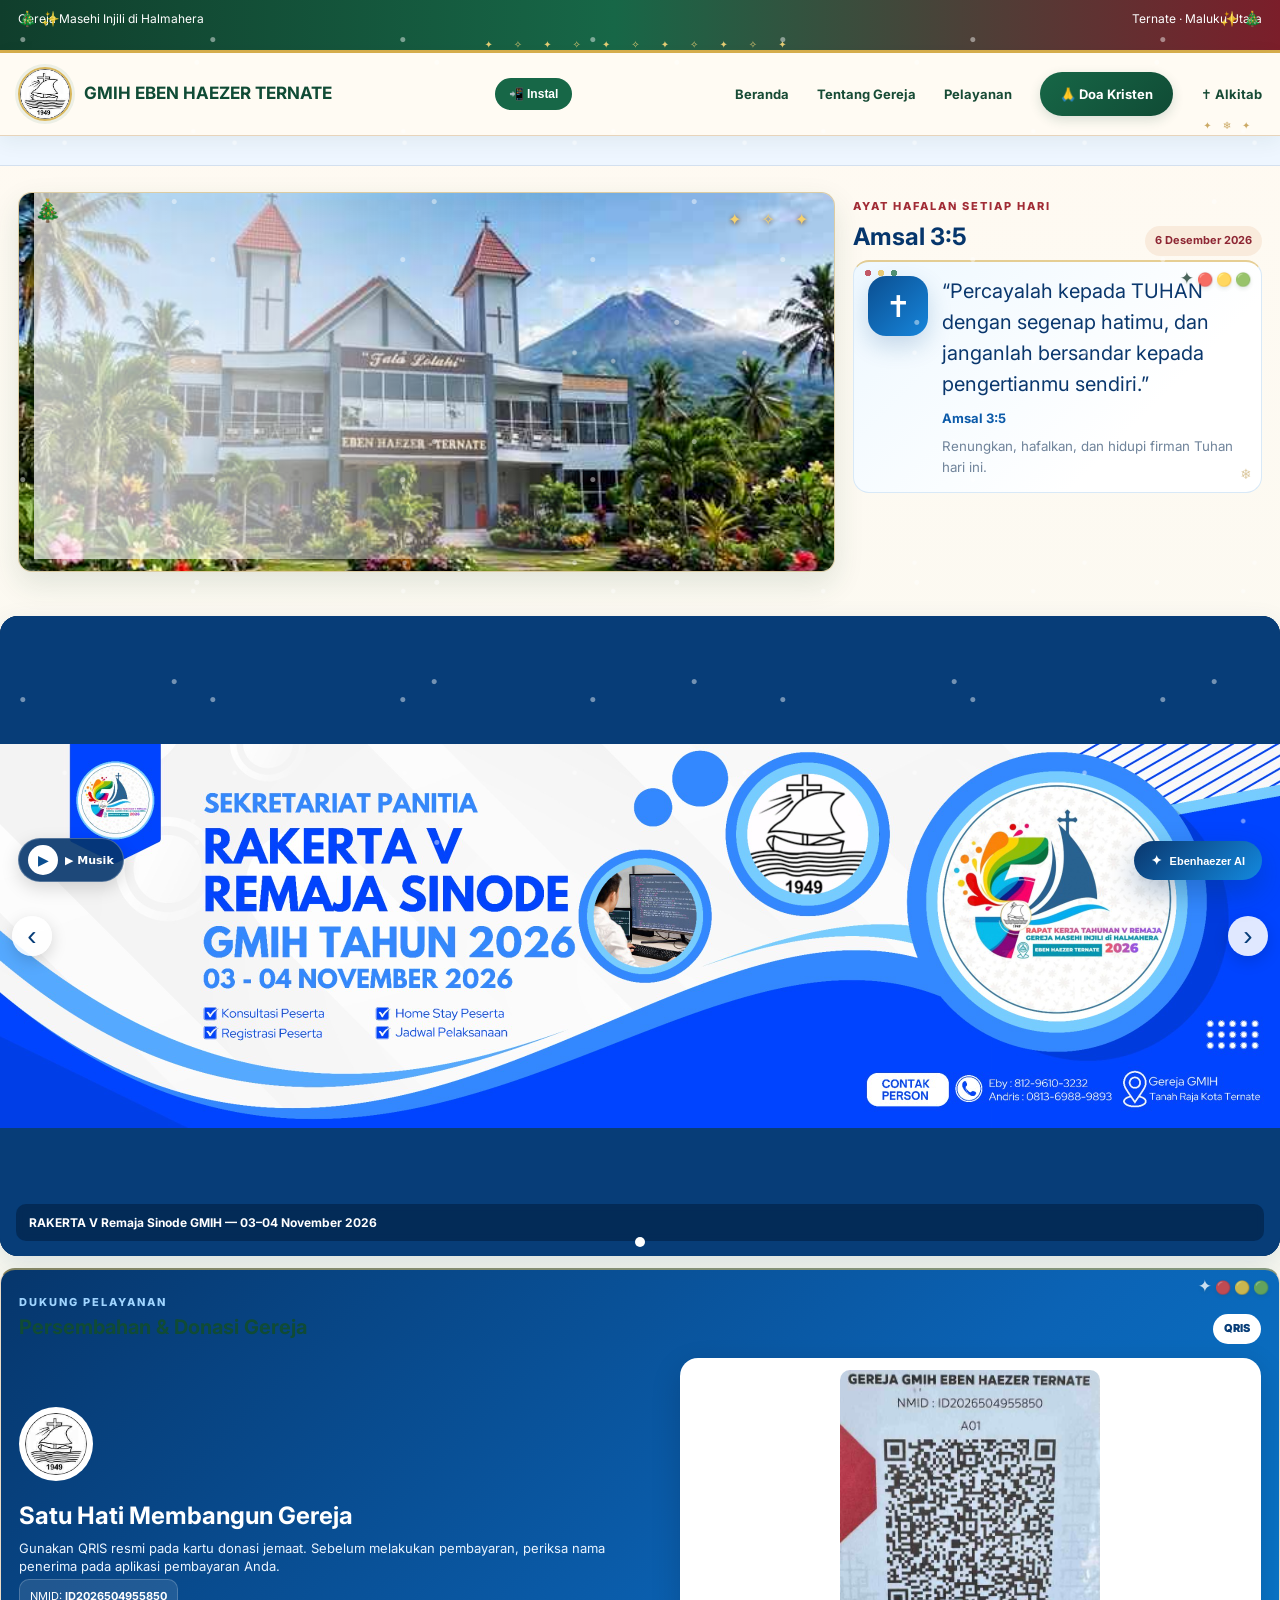
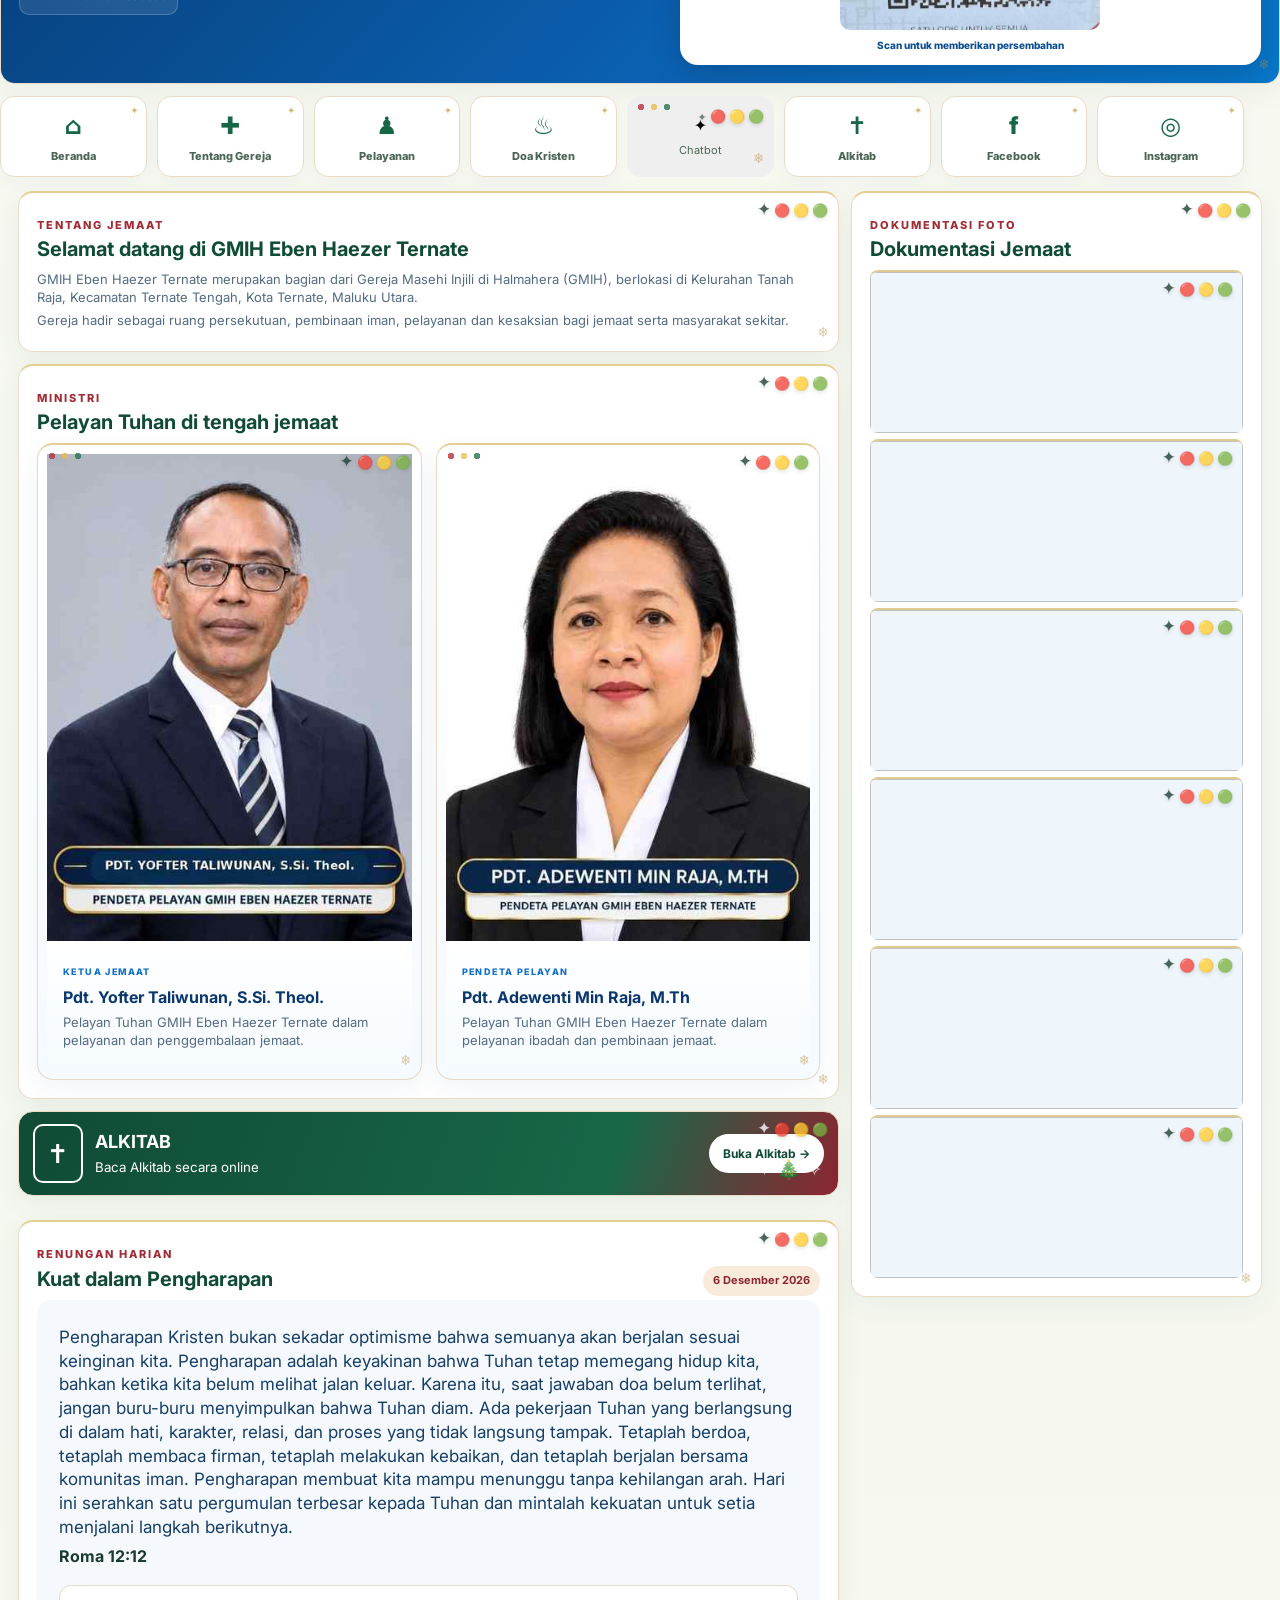
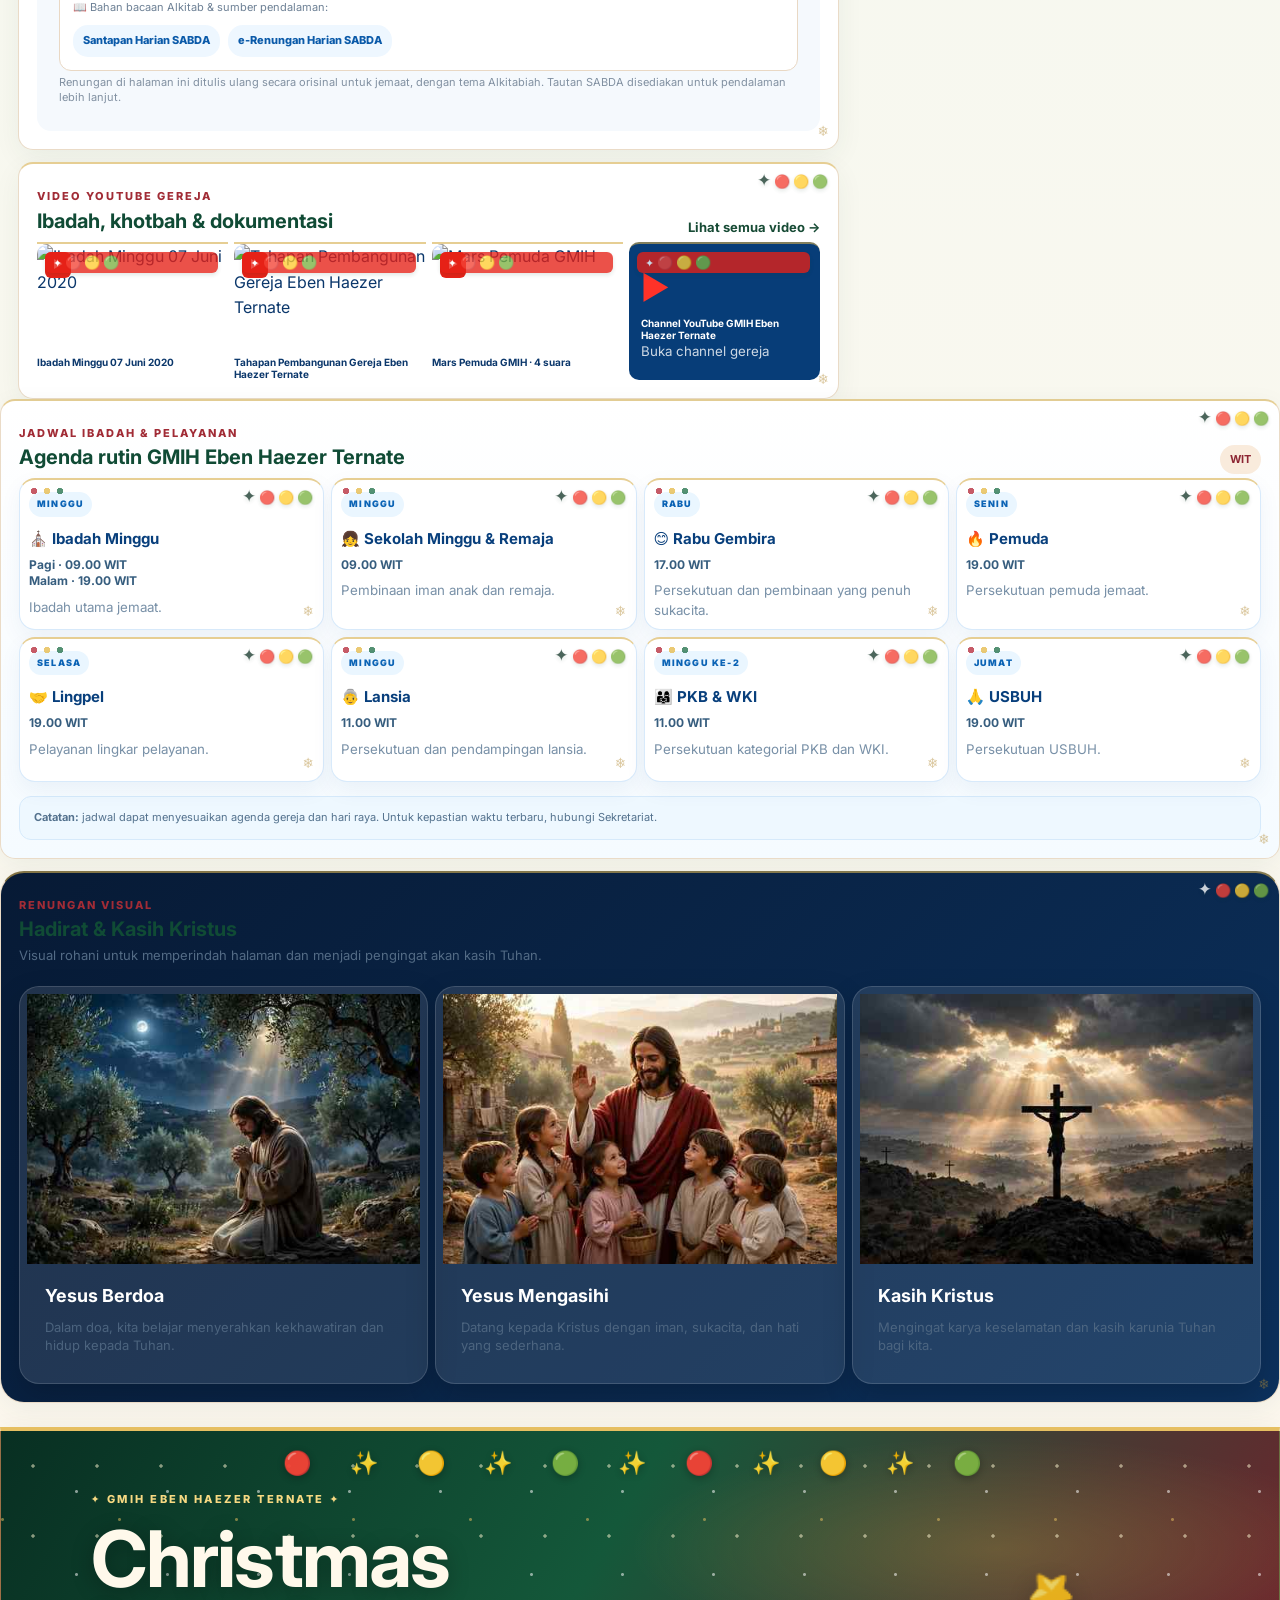
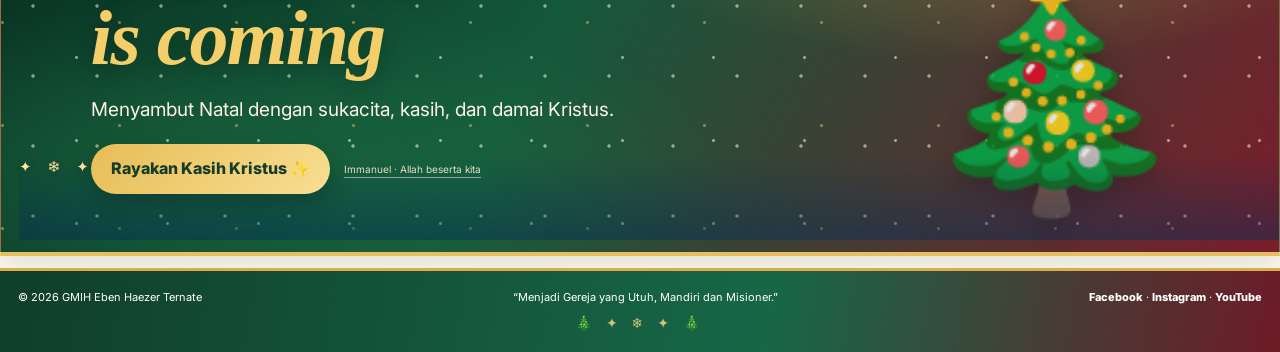
==== index.html @ 2e5aad1c "Remove text from top church banner image" ====
<!DOCTYPE html>

<html lang="id">
<head>
<meta charset="utf-8"/><meta content="width=1180, initial-scale=1" name="viewport">
<title>GMIH Eben Haezer Ternate</title>
<meta content="Portal Jemaat GMIH Eben Haezer Ternate — ibadah, doa, renungan, Alkitab, galeri dan informasi pelayanan gereja." name="description"/>
<link href="manifest.webmanifest" rel="manifest"/><link rel="apple-touch-icon" href="assets/icon-192.png"/><meta content="#176747" name="theme-color"/><meta name="mobile-web-app-capable" content="yes"/><meta name="apple-mobile-web-app-capable" content="yes"/><meta name="apple-mobile-web-app-status-bar-style" content="default"/>
<link data-media-slot="site_favicon" href="[data-uri]" rel="icon"/>
<link href="https://fonts.googleapis.com" rel="preconnect"/><link crossorigin="" href="https://fonts.gstatic.com" rel="preconnect"/>
<link href="https://fonts.googleapis.com/css2?family=Inter:wght@400;500;600;700;800&amp;display=swap" rel="stylesheet"/>
<style>
:root{--blue:#0b4f91;--deep:#06366c;--sky:#eef7ff;--ink:#12345a;--muted:#66778d;--line:#dce8f4;--white:#fff;--gold:#f4c84a}*{box-sizing:border-box}html{scroll-behavior:smooth}body{margin:0;font-family:Inter,system-ui,sans-serif;background:#f5f9fd;color:var(--ink);line-height:1.6}.container{width:min(1440px,calc(100% - 40px));margin:auto}.topbar{background:#07346b;color:#fff;font-size:12px}.topbar-in{height:38px;display:flex;justify-content:space-between;align-items:center}.nav{background:#fff;border-bottom:1px solid var(--line);position:sticky;top:0;z-index:20}.nav-in{height:78px;display:flex;align-items:center;justify-content:space-between;gap:24px}.brand{display:flex;align-items:center;gap:12px;text-decoration:none;color:var(--deep)}.brand img{width:54px;height:54px;object-fit:cover;border-radius:50%;border:2px solid #d6e3ef}.brand b{display:block;font-size:17px}.brand small{display:block;color:#71839a;font-size:11px}.navlinks{display:flex;align-items:center;gap:26px}.navlinks a,.textlink{color:var(--ink);text-decoration:none;font-weight:700;font-size:13px}.pill,.btn{background:var(--blue);color:#fff!important;padding:12px 20px;border-radius:28px;text-decoration:none;font-weight:800;border:0;display:inline-block}.menu-btn{display:none;border:0;background:none;font-size:24px}.hero{display:grid;grid-template-columns:2fr 1fr;gap:18px;padding-top:18px}.hero-main{height:380px;border-radius:14px;overflow:hidden;position:relative;background:#ddd}.hero-main img{width:100%;height:100%;object-fit:cover}.hero-main:after{content:"";position:absolute;inset:0;background:linear-gradient(90deg,rgba(255,255,255,.96) 0%,rgba(255,255,255,.76) 32%,rgba(255,255,255,0) 70%)}.hero-overlay{position:absolute;z-index:2;left:44px;top:48px;width:50%}.hero-overlay>span,.eyebrow{font-size:11px;letter-spacing:2px;font-weight:800;color:#0b5aa9}.hero-overlay h1{font-size:50px;line-height:1.05;margin:15px 0;color:#082f63;letter-spacing:-2px}.hero-overlay em{font-style:normal;color:#1474d4}.hero-overlay p{font-size:14px;color:#45627f}.side-stack{display:grid;gap:14px}.devotional,.bible-card,.panel{background:#fff;border:1px solid var(--line);border-radius:15px;box-shadow:0 8px 30px rgba(12,62,111,.05)}.devotional{padding:22px;background:linear-gradient(135deg,#fffdf6,#fff)}.section-mini{display:flex;justify-content:space-between;font-size:12px;color:#6e8097}.devotional h2{font-size:22px;margin:14px 0 5px;color:#092f5f}.devotional p{font-size:13px}.devotional b{font-size:12px}.devotional .btn{font-size:12px;margin-top:15px;padding:9px 14px}.bible-card{padding:15px;display:flex;align-items:center;gap:12px;background:linear-gradient(90deg,#0b4f91,#0873c9);color:#fff;text-decoration:none}.bible-icon{font-size:26px;border:2px solid #fff;border-radius:10px;padding:7px 12px}.bible-card span:nth-child(2){flex:1}.bible-card b{display:block;font-size:18px}.bible-card small{display:block}.bible-card strong{background:#fff;color:#0b4f91;border-radius:24px;padding:10px 14px;font-size:12px}.shortcuts{display:grid;grid-template-columns:repeat(8,1fr);gap:8px;margin-top:14px}.shortcuts a{background:#fff;border:1px solid var(--line);border-radius:10px;text-align:center;text-decoration:none;color:#0b4f91;padding:12px 5px;font-size:24px;font-weight:800;box-shadow:0 5px 18px rgba(12,62,111,.04)}.shortcuts span{display:block;font-size:11px;color:#2e4968;margin-top:3px}.content-grid{display:grid;grid-template-columns:2fr 1fr;gap:18px;margin-top:18px}.content-grid>div,.content-grid>aside{display:grid;gap:18px;align-content:start}.panel{padding:22px}.panel-head{display:flex;justify-content:space-between;align-items:end;gap:10px}.panel h2{margin:4px 0 10px;color:#0a376d;font-size:24px}.panel p{font-size:13px;color:#536b85}.cards{display:grid;grid-template-columns:repeat(2,1fr);gap:12px}.cards div{background:#f4f9ff;border:1px solid var(--line);border-radius:12px;padding:15px}.cards b{color:#0b4f91}.cards p{margin-bottom:0}.date-chip{background:#edf6ff;color:#0b5aa9;padding:6px 10px;border-radius:20px;font-size:11px;font-weight:700}.dev-full{background:#f5f9fd;border-radius:14px;padding:22px}.dev-full p:first-child{font-size:17px;color:#173e67}.muted{font-size:11px!important;color:#8190a1!important}.news article{display:flex;gap:12px;border-bottom:1px solid var(--line);padding:10px 0}.news article:last-child{border-bottom:0}.news img{width:92px;height:65px;object-fit:cover;border-radius:9px}.news b{font-size:13px}.news p{margin:2px 0}.gallery{display:grid;grid-template-columns:repeat(2,1fr);gap:8px}.gallery img{width:100%;height:125px;object-fit:cover;border-radius:9px}.gallery img:first-child{grid-column:span 2;height:190px}.quick{padding:0;overflow:hidden}.quick a{display:block;padding:15px 18px;border-bottom:1px solid var(--line);text-decoration:none;color:#0a376d}.quick a:last-child{border:0}.quick b{display:block}.quick span{font-size:11px;color:#71839a}.contact a{color:#0b5aa9;font-weight:800}.video-grid{display:grid;grid-template-columns:repeat(4,1fr);gap:10px}.video{position:relative;text-decoration:none;color:#0b376b}.video img{width:100%;aspect-ratio:16/9;object-fit:cover;border-radius:10px;display:block}.video>span{position:absolute;left:8px;top:8px;background:#e62117;color:#fff;border-radius:6px;padding:4px 8px;font-size:11px}.video b{display:block;font-size:11px;margin-top:7px}.channel-video{min-height:130px;background:#073d78;border-radius:10px;color:#fff;padding:18px;display:flex;flex-direction:column;justify-content:center}.channel-video div{font-size:32px;color:#ff3228}.channel-video small{opacity:.8}footer{margin-top:30px;background:#06477f;color:#fff;padding:16px 0}.footer-in{display:flex;justify-content:space-between;gap:20px;font-size:11px}.footer-in a{color:#fff}.simple-page{padding:45px 0}.page-title{margin-bottom:25px}.page-title h1{font-size:44px;margin:5px 0;color:#082f63}.prayer-grid{display:grid;grid-template-columns:repeat(2,1fr);gap:15px}.prayer-grid article{background:#fff;border:1px solid var(--line);border-radius:15px;padding:22px;box-shadow:0 8px 30px rgba(12,62,111,.05)}.prayer-grid article:first-child{grid-column:span 2;background:linear-gradient(135deg,#edf7ff,#fff)}.prayer-grid h2{margin-top:0;color:#0a376d}.prayer-grid p{font-size:14px;color:#536b85}.prayer-grid textarea{width:100%;min-height:130px;border:1px solid var(--line);border-radius:10px;padding:12px;font:inherit;margin-bottom:10px}
@media(max-width:900px){.navlinks{display:none}.navlinks.open{display:flex;position:absolute;top:78px;left:0;right:0;background:#fff;padding:18px;flex-direction:column;box-shadow:0 10px 20px #0001}.menu-btn{display:block}.hero,.content-grid{grid-template-columns:1fr}.hero-main{height:430px}.hero-overlay{width:75%}.shortcuts{grid-template-columns:repeat(4,1fr)}.video-grid{grid-template-columns:repeat(2,1fr)}}
@media(max-width:600px){.container{width:min(100% - 24px,1440px)}.topbar{display:none}.nav-in{height:68px}.brand img{width:45px;height:45px}.brand b{font-size:13px}.brand small{font-size:9px}.hero-main{height:460px}.hero-overlay{left:20px;top:28px;width:85%}.hero-overlay h1{font-size:39px}.hero-main:after{background:linear-gradient(180deg,rgba(255,255,255,.94) 0%,rgba(255,255,255,.78) 55%,rgba(255,255,255,.15) 100%)}.shortcuts{grid-template-columns:repeat(4,1fr)}.shortcuts a{font-size:20px}.cards,.prayer-grid{grid-template-columns:1fr}.prayer-grid article:first-child{grid-column:auto}.gallery{grid-template-columns:repeat(2,1fr)}.gallery img:first-child{grid-column:span 2}.video-grid{grid-template-columns:1fr}.footer-in{flex-direction:column}.bible-card strong{display:none}}
/* Enhanced church dashboard */
.brand i{display:block;font-size:10px;color:#0b5aa9;font-weight:600;margin-top:1px}.hero-btn{display:inline-block;margin-top:8px;background:#0b66bb;color:#fff;text-decoration:none;padding:10px 16px;border-radius:22px;font-size:12px;font-weight:800;box-shadow:0 8px 20px rgba(11,102,187,.18)}
.pastor-grid{display:grid;grid-template-columns:repeat(2,1fr);gap:14px}.pastor-card{overflow:hidden;border:1px solid var(--line);border-radius:16px;background:linear-gradient(180deg,#fff,#f5faff);box-shadow:0 8px 24px rgba(12,62,111,.06)}.pastor-card img{width:100%;height:260px;object-fit:cover;object-position:center 20%;display:block}.pastor-card>div{padding:16px}.pastor-card .role{font-size:9px;letter-spacing:1.4px;font-weight:800;color:#1170c7}.pastor-card h3{margin:5px 0 6px;color:#0a376d;font-size:16px;line-height:1.25}.pastor-card p{margin:0}.donation-mobile{overflow:hidden;background:linear-gradient(135deg,#06366c,#0b63b5 65%,#0877ca);color:#fff}.donation-mobile h2{color:#fff;margin-bottom:0}.donation-head{display:flex;justify-content:space-between;align-items:end}.qris-badge{background:#fff;color:#073d78;border-radius:18px;padding:6px 11px;font-size:11px;font-weight:900}.donation-body{display:grid;grid-template-columns:1.05fr .95fr;gap:18px;align-items:center;margin-top:14px}.donation-copy p{color:#eaf4ff}.donation-copy h3{font-size:24px;margin:8px 0 4px;color:#fff}.donation-logo{width:74px;height:74px;object-fit:cover;border-radius:50%;background:#fff;padding:6px}.nmid{font-size:11px;background:rgba(255,255,255,.1);border:1px solid rgba(255,255,255,.2);padding:8px 10px;border-radius:10px;display:inline-block}.qris-wrap{background:#fff;border-radius:18px;padding:12px;text-align:center;box-shadow:0 10px 30px rgba(0,0,0,.16)}.qris-wrap img{width:100%;max-width:260px;aspect-ratio:1/1;object-fit:cover;border-radius:10px;display:block;margin:auto}.qris-wrap span{display:block;color:#0b4f91;font-size:10px;font-weight:800;margin-top:7px}.dev-source{display:flex;flex-wrap:wrap;gap:8px;margin-top:16px;padding:13px;border:1px solid var(--line);background:#fff;border-radius:12px;align-items:center}.dev-source span{width:100%;font-size:11px;color:#6d8095}.dev-source a{font-size:11px;color:#0b5aa9;font-weight:800;text-decoration:none;background:#eef7ff;padding:7px 10px;border-radius:15px}.donation-mobile .eyebrow{color:#9fd4ff}.donation-mobile .panel-head{color:#fff}
@media(max-width:900px){.pastor-grid,.donation-body{grid-template-columns:1fr}.pastor-card img{height:320px}.donation-copy{text-align:center}.donation-logo{margin:auto}.nmid{margin-bottom:5px}}
@media(max-width:600px){.brand i{display:none}.hero-btn{font-size:11px}.pastor-card img{height:300px}.donation-copy h3{font-size:21px}.qris-wrap img{max-width:290px}}

.schedule-top-btn{padding:11px 18px!important}
.header-install-btn{background:var(--blue);color:#fff;border:0;border-radius:24px;padding:9px 14px;font-weight:800;font-size:12px;cursor:pointer;white-space:nowrap}.schedule-top-btn{display:none!important}
.schedule-top-btn{border:0;cursor:pointer;font:inherit}.contact p{margin:14px 0}.contact p>b{display:block;color:#0a376d;font-size:12px;margin-bottom:3px}.contact p>a{display:inline-block;font-size:15px}.contact-address span{display:block;color:#536b85;font-size:13px;line-height:1.6}.contact-address{padding-top:3px}
/* Social links */
.social-links a{font-weight:800;text-decoration:none}.social-links a:hover{text-decoration:underline}
@media(max-width:700px){.quick{grid-template-columns:1fr 1fr}.social-links{display:block;line-height:2}}

/* ===== Fitur Baru 2026: Ayat, slideshow, lagu rohani, Ebenhaezer AI ===== */
.memory-verse-panel{overflow:hidden}.memory-verse-card{display:flex;gap:18px;align-items:center;padding:22px;border-radius:16px;background:linear-gradient(135deg,#eef8ff,#ffffff 70%);border:1px solid #d8e9f8}.memory-cross{width:60px;height:60px;flex:0 0 60px;border-radius:18px;display:grid;place-items:center;background:linear-gradient(135deg,#0b4f91,#1685db);color:#fff;font-size:30px;box-shadow:0 10px 25px rgba(11,79,145,.2)}.memory-verse-card p{font-size:20px!important;line-height:1.55;color:#0a376d!important;margin:0 0 8px}.memory-verse-card b{display:block;color:#0b5aa9;font-size:13px}.memory-verse-card small{display:block;color:#70849b;margin-top:7px}
.jesus-slider{position:relative;overflow:hidden;border-radius:18px;background:#071d38;min-height:380px}.slides{height:430px}.jesus-slide{display:none;position:relative;height:100%;margin:0}.jesus-slide.active{display:block;animation:fadeSlide .7s ease}.jesus-slide img{width:100%;height:100%;object-fit:cover;display:block}.jesus-slide:after{content:"";position:absolute;inset:0;background:linear-gradient(180deg,rgba(0,0,0,0) 48%,rgba(0,0,0,.7) 100%)}.jesus-slide figcaption{position:absolute;z-index:2;left:28px;right:28px;bottom:28px;color:#fff;font-size:16px;font-weight:700;text-shadow:0 2px 10px #000}.slide-arrow{position:absolute;z-index:4;top:45%;width:42px;height:42px;border:0;border-radius:50%;background:rgba(255,255,255,.86);color:#073d78;font-size:32px;line-height:1;cursor:pointer;box-shadow:0 8px 20px #0003}.slide-arrow.prev{left:14px}.slide-arrow.next{right:14px}.slide-dots{position:absolute;z-index:5;bottom:12px;left:0;right:0;text-align:center}.slide-dots button{width:9px;height:9px;padding:0;border:0;border-radius:50%;margin:0 4px;background:#fff8;cursor:pointer}.slide-dots button.active{width:24px;border-radius:8px;background:#fff}.source-note{margin-top:10px}
@keyframes fadeSlide{from{opacity:.3;transform:scale(1.01)}to{opacity:1;transform:scale(1)}}
.music-box{display:flex;align-items:center;gap:16px;padding:20px;border-radius:17px;background:linear-gradient(135deg,#062f61,#0a6dbb);color:#fff}.music-icon{width:58px;height:58px;flex:0 0 58px;border-radius:18px;display:grid;place-items:center;background:#fff;color:#0b4f91;font-size:31px}.music-box h2{color:#fff;margin:5px 0}.music-box p{color:#dcecff;margin:0}.music-controls{margin-left:auto;display:flex;gap:8px;align-items:center;white-space:nowrap}.music-controls .btn{background:#fff;color:#073d78!important}.music-fab{position:fixed;right:18px;bottom:88px;z-index:90}.music-fab button{width:48px;height:48px;border-radius:50%;border:0;background:#0b5aa9;color:#fff;font-size:23px;box-shadow:0 10px 24px #003b7060;cursor:pointer}.music-fab button.playing{animation:pulseMusic 1.4s infinite}@keyframes pulseMusic{50%{transform:scale(1.08);box-shadow:0 12px 30px #0b5aa966}}
.ai-banner{display:flex;align-items:center;gap:16px;padding:20px;border-radius:18px;background:linear-gradient(135deg,#eef8ff,#fff);border:1px solid #d6e9fa}.ai-avatar{width:64px;height:64px;flex:0 0 64px;border-radius:20px;background:linear-gradient(135deg,#0a376d,#1491e8);color:#fff;display:grid;place-items:center;font-weight:900;font-size:19px;box-shadow:0 10px 25px #0b5aa933}.ai-avatar span{font-size:9px;margin-top:-13px;background:#fff;color:#0b5aa9;padding:2px 5px;border-radius:8px}.ai-banner p{margin:0}.ai-banner .btn{margin-left:auto;white-space:nowrap}
.ai-fab{position:fixed;right:18px;bottom:20px;z-index:10001;border:0;background:linear-gradient(135deg,#0a376d,#1389df);color:#fff;border-radius:28px;padding:12px 17px;display:flex;gap:8px;align-items:center;font-weight:900;box-shadow:0 12px 30px #06366c55;cursor:pointer}.ai-fab span{font-size:11px}.ai-widget{position:fixed;right:18px;bottom:78px;width:min(390px,calc(100vw - 24px));height:min(600px,calc(100vh - 105px));background:#fff;border:1px solid #d7e6f5;border-radius:20px;z-index:10002;display:none;flex-direction:column;overflow:hidden;box-shadow:0 20px 60px #042d5440}.ai-widget.open{display:flex;animation:aiIn .25s ease}@keyframes aiIn{from{opacity:0;transform:translateY(12px) scale(.98)}to{opacity:1;transform:none}}.ai-head{padding:15px 16px;background:linear-gradient(135deg,#073d78,#0b72c6);color:#fff;display:flex;justify-content:space-between;align-items:center}.ai-head b{display:block}.ai-head small{opacity:.8}.ai-head button{background:none;border:0;color:#fff;font-size:26px;cursor:pointer}.ai-messages{padding:14px;overflow:auto;flex:1;background:#f5f9fd}.ai-msg{max-width:86%;padding:10px 12px;border-radius:14px;margin-bottom:9px;font-size:12px;line-height:1.5}.ai-msg.bot{background:#fff;border:1px solid #dce9f5;color:#294966;border-top-left-radius:4px}.ai-msg.user{margin-left:auto;background:#0b5aa9;color:#fff;border-top-right-radius:4px}.ai-suggestions{display:flex;gap:6px;overflow:auto;padding:8px 10px;border-top:1px solid #e3edf6}.ai-suggestions button{border:1px solid #cfe1f2;background:#eef7ff;color:#0b5aa9;border-radius:15px;padding:7px 9px;white-space:nowrap;font-size:10px;cursor:pointer}.ai-form{display:flex;border-top:1px solid #e0eaf3;padding:9px;gap:7px}.ai-form input{flex:1;border:1px solid #d5e2ee;border-radius:22px;padding:10px 12px;outline:none;font:inherit;font-size:12px}.ai-form button{border:0;border-radius:22px;background:#0b5aa9;color:#fff;padding:0 15px;font-weight:800;cursor:pointer}
@media(max-width:700px){.memory-verse-card p{font-size:17px!important}.jesus-slider{min-height:300px}.slides{height:330px}.jesus-slide figcaption{left:18px;right:18px;bottom:25px;font-size:13px}.music-box{align-items:flex-start;flex-wrap:wrap}.music-controls{width:100%;margin-left:0}.ai-banner{align-items:flex-start;flex-wrap:wrap}.ai-banner .btn{margin-left:80px}.ai-widget{right:12px;bottom:76px}.music-fab{right:14px;bottom:84px}.ai-fab{right:14px;bottom:18px}}

/* ===== Pembaruan layout biru modern 2026 ===== */
:root{--blue-900:#06366c;--blue-800:#084a8d;--blue-700:#0b63b5;--blue-500:#2a9be8;--blue-100:#eaf6ff;--blue-050:#f7fbff}
body{background:linear-gradient(180deg,#f8fcff 0%,#eef7ff 38%,#f9fcff 100%);color:#23415f}
.panel{border-color:#d9eafa;box-shadow:0 10px 30px rgba(7,69,125,.055)}
.panel-head h2{color:var(--blue-900)}
.schedule-panel{background:linear-gradient(180deg,#fff,#f5fbff)}
.schedule-grid{display:grid;grid-template-columns:repeat(4,1fr);gap:12px}
.schedule-card{background:#fff;border:1px solid #d8eafb;border-radius:16px;padding:16px;min-height:145px;box-shadow:0 8px 22px rgba(8,74,141,.06);position:relative;overflow:hidden}
.schedule-card:before{content:"";position:absolute;left:0;top:0;bottom:0;width:4px;background:linear-gradient(180deg,#0b63b5,#7bc8f5)}
.schedule-day{display:inline-block;font-size:9px;letter-spacing:1.2px;font-weight:900;color:#0b63b5;background:#eaf6ff;border-radius:999px;padding:5px 8px}
.schedule-card h3{margin:10px 0 6px;color:#083f7c;font-size:15px}.schedule-card p{margin:0;color:#365d7e;font-size:12px;line-height:1.6}.schedule-card small{display:block;color:#7890a7;margin-top:8px;line-height:1.45}.schedule-note{margin-top:14px;padding:12px 14px;border-radius:12px;background:#eef8ff;border:1px solid #d6eafb;color:#54728e;font-size:11px}
.source-gallery-grid{display:grid;grid-template-columns:repeat(3,1fr);gap:14px}.source-gallery-card{display:block;overflow:hidden;border:1px solid #d8eafb;border-radius:17px;background:#fff;box-shadow:0 8px 24px rgba(7,69,125,.06);text-decoration:none;color:inherit}.source-gallery-card img{display:block;width:100%;height:190px;object-fit:cover}.source-gallery-card>div,.source-gallery-card figcaption{padding:14px 15px}.source-gallery-card span{font-size:9px;font-weight:900;letter-spacing:1.1px;color:#0b63b5}.source-gallery-card h3{font-size:15px;line-height:1.25;color:#083f7c;margin:6px 0}.source-gallery-card p{font-size:11px;color:#5d7892;margin:0;line-height:1.5}.source-gallery-card small{display:block;font-size:10px;color:#8aa0b5;margin-top:8px}.source-gallery-card:hover{transform:translateY(-2px);box-shadow:0 14px 30px rgba(7,69,125,.12);transition:.2s ease}.gallery-intro{font-size:12px;color:#607c95;max-width:900px}.international-card{min-height:320px}.international-art{height:190px;display:flex!important;align-items:center;justify-content:center;gap:14px;background:radial-gradient(circle at 50% 40%,#dff3ff,#0b4f91 72%);color:#fff}.international-art b{font-size:44px;letter-spacing:3px}.international-art span{font-size:48px}.local-gallery-grid figure{margin:0}.worship-song .music-box{background:linear-gradient(135deg,#06366c,#0b63b5 60%,#39a9ed);box-shadow:0 14px 34px rgba(4,66,126,.16)}.song-player-wrap{margin-top:14px;background:#062f61;border-radius:18px;padding:8px;box-shadow:0 10px 28px rgba(4,48,94,.12)}.song-player{display:block;width:100%;height:310px;border:0;border-radius:12px}.worship-song .source-note{font-size:10px}
.music-fab button{background:linear-gradient(135deg,#06366c,#0b7ed0)}
@media(max-width:1000px){.schedule-grid{grid-template-columns:repeat(2,1fr)}.source-gallery-grid{grid-template-columns:repeat(2,1fr)}}
@media(max-width:600px){.schedule-grid,.source-gallery-grid{grid-template-columns:1fr}.schedule-card{min-height:auto}.source-gallery-card img,.international-art{height:210px}.song-player{height:230px}.music-box{padding:16px}.music-controls{width:auto}.music-copy{flex:1 1 220px}.music-controls .btn{font-size:11px}}

/* ===== Mobile-first hardening & gallery fix ===== */
html,body{max-width:100%;overflow-x:hidden}
img,video,iframe{max-width:100%}
.container{width:min(1440px,calc(100% - 32px))}
.nav-in{position:relative}
.navlinks{min-width:0}
.hero,.content-grid,.cards,.pastor-grid,.source-gallery-grid,.schedule-grid{min-width:0}
.source-gallery-grid{grid-template-columns:repeat(3,minmax(0,1fr))}
.source-gallery-card{min-width:0;max-width:100%;overflow:hidden}
.source-gallery-card img{width:100%;max-width:100%;height:210px;aspect-ratio:16/10;object-fit:cover;object-position:center;display:block}
.local-gallery-grid .source-gallery-card img{height:190px}
.pastor-card{min-width:0}
.pastor-card img{height:340px;object-fit:contain;object-position:center;background:linear-gradient(180deg,#edf7ff,#fff);padding:0}
.audio-player-wrap{margin-top:14px;background:#062f61;border-radius:18px;padding:14px;box-shadow:0 10px 28px rgba(4,48,94,.12)}
.audio-missing{margin-top:10px;padding:10px 12px;border-radius:10px;background:#fff3cd;color:#6a5100;font-size:12px}
.ai-widget{max-width:calc(100vw - 20px);max-height:calc(100dvh - 100px)}
.ai-messages{overscroll-behavior:contain;-webkit-overflow-scrolling:touch}
button,a,input{touch-action:manipulation}

@media(max-width:1000px){
  .source-gallery-grid{grid-template-columns:repeat(2,minmax(0,1fr))}
  .pastor-grid{grid-template-columns:repeat(2,minmax(0,1fr))}
}
@media(max-width:700px){
  .container{width:calc(100% - 24px)}
  .nav-in{gap:10px}
  .brand{min-width:0;flex:1}
  .brand b,.brand small{white-space:nowrap;overflow:hidden;text-overflow:ellipsis}
  .navlinks.open{top:68px;max-height:calc(100dvh - 72px);overflow:auto}
  .hero{display:block}
  .hero-main{height:360px}
  .shortcuts{grid-template-columns:repeat(4,minmax(0,1fr))}
  .shortcuts a{min-width:0;padding:10px 3px}
  .content-grid{display:block}
  .content-grid>div,.content-grid>aside{display:block}
  .panel{padding:16px;margin-top:14px}
  .panel h2{font-size:20px}
  .schedule-grid,.source-gallery-grid,.pastor-grid{grid-template-columns:1fr}
  .source-gallery-card img,.local-gallery-grid .source-gallery-card img{height:auto;aspect-ratio:16/10;object-fit:cover}
  .pastor-card img{height:360px;object-fit:contain}
  .music-box{gap:12px}
  .music-copy h2{font-size:18px}
  .music-controls{width:100%;margin-left:0}
  .music-controls .btn{width:100%;text-align:center}
  
  .ai-widget{right:10px;left:10px;bottom:72px;width:auto;height:min(70dvh,560px);border-radius:18px}
  .ai-fab{right:12px;bottom:14px}
  .music-fab{right:12px;bottom:70px}
}
@media(max-width:430px){
  .shortcuts{grid-template-columns:repeat(2,minmax(0,1fr))}
  .shortcuts a{font-size:18px}
  .hero-main{height:330px}
  .hero-overlay h1{font-size:30px}
  .memory-verse-card{align-items:flex-start;gap:12px;padding:15px}
  .memory-cross{width:48px;height:48px;flex-basis:48px;font-size:23px}
  .pastor-card img{height:330px}
  .source-gallery-card img,.local-gallery-grid .source-gallery-card img{aspect-ratio:4/3}
  .footer-in{font-size:10px}
}

/* ===== Penataan tombol sumber + instalasi di bawah QRIS ===== */
.ai-source-links a{color:#0b5aa9!important;background:#eef7ff!important;border:1px solid #d5e9fa!important;text-decoration:none!important;font-weight:800!important}
.post-qris-contact-install{display:grid;grid-template-columns:minmax(0,1fr) minmax(260px,360px);gap:14px;margin:14px 0}
.install-inline-card{background:#fff;border:1px solid #dce8f4;border-radius:15px;padding:20px;box-shadow:0 8px 30px rgba(12,62,111,.05);display:flex;flex-direction:column;justify-content:center;align-items:flex-start}
.install-inline-card b{display:block;color:#0a376d;font-size:18px;margin:5px 0}
.install-inline-card small{color:#71839a;font-size:11px;line-height:1.5;margin-bottom:12px}
.install-inline-card button{border:0;border-radius:24px;padding:10px 14px;background:#0b4f91;color:#fff;font-weight:900;font-size:11px;cursor:pointer}
.ebenhaezer-ai-card{background:linear-gradient(135deg,#eef7ff,#fff)}
@media(max-width:700px){.post-qris-contact-install{grid-template-columns:1fr}.install-inline-card{align-items:center;text-align:center}}
/* ===== Final portrait + YouTube + AI source hardening ===== */
.pastor-card img{width:100%;height:auto;max-height:380px;aspect-ratio:4/5;object-fit:contain;object-position:center;background:linear-gradient(180deg,#edf7ff,#fff);display:block;padding:0}
.ai-source-links{display:flex;flex-wrap:wrap;gap:8px;margin-top:12px;padding-top:12px;border-top:1px solid #dceafa}
.ai-source-links a{background:#eef7ff;border:1px solid #d5e9fa;color:#0b5aa9;text-decoration:none;font-size:11px;font-weight:800;border-radius:999px;padding:8px 11px}
@media(max-width:700px){.pastor-card img{height:auto;min-height:300px;max-height:430px;aspect-ratio:4/5;object-fit:contain}.ai-source-links{overflow:auto;flex-wrap:nowrap}.ai-source-links a{white-space:nowrap}}
@media(max-width:430px){.pastor-card img{min-height:280px;max-height:390px;aspect-ratio:4/5}}

/* ===== Tampilan final seperti template modern + pemandangan Ternate ===== */
.hero-main{box-shadow:0 16px 40px rgba(7,69,125,.12)}
.hero-main img{object-position:center;filter:saturate(1.05) contrast(1.02)}
.pastor-card img{height:auto!important;max-height:520px!important;aspect-ratio:auto!important;object-fit:contain!important;object-position:center!important;background:linear-gradient(180deg,#edf7ff,#fff)!important}
.pastor-card>div{background:linear-gradient(180deg,#fff,#f6fbff)}
.scenic-banner{position:relative;min-height:360px;margin-top:34px;background-image:linear-gradient(90deg,rgba(4,48,94,.82),rgba(4,73,130,.45),rgba(4,73,130,.18)),url('[data-uri]');background-size:cover;background-position:center 58%;display:flex;align-items:center;overflow:hidden}
.scenic-banner:after{content:"";position:absolute;inset:auto 0 0;height:85px;background:linear-gradient(transparent,rgba(3,45,88,.45));pointer-events:none}
.scenic-overlay{position:relative;z-index:1;width:min(1180px,calc(100% - 40px));margin:auto;color:#fff;padding:58px 0}
.scenic-overlay .eyebrow{color:#bde7ff}.scenic-overlay h2{font-size:48px;line-height:1.04;margin:10px 0;color:#fff;letter-spacing:-1.5px}.scenic-overlay p{font-size:17px;color:#eef8ff;max-width:620px}.scenic-actions{display:flex;align-items:center;gap:14px;flex-wrap:wrap;margin-top:18px}.scenic-credit{color:#fff;text-decoration:none;font-size:10px;opacity:.88;border-bottom:1px solid rgba(255,255,255,.55)}
footer{margin-top:0!important;background:#05386f!important;padding:18px 0!important}
@media(max-width:700px){.pastor-card img{max-height:none!important;width:100%;height:auto!important}.scenic-banner{min-height:300px;background-position:center center}.scenic-overlay{width:calc(100% - 28px);padding:44px 0}.scenic-overlay h2{font-size:32px}.scenic-overlay p{font-size:13px}.scenic-actions{gap:10px}.scenic-overlay .btn{font-size:11px;padding:9px 14px}}


/* Penataan terbaru: QRIS tepat di bawah banner dan tanpa ruang kosong */
.donation-top{margin-top:14px;margin-bottom:14px}
.donation-top + .shortcuts{margin-top:0}
@media(max-width:700px){.donation-body{grid-template-columns:1fr}.qris-wrap img{max-width:230px}.donation-top{margin-top:10px;margin-bottom:10px}}
.top-memory{display:block!important}.memory-verse-card{display:flex;align-items:flex-start;gap:14px}.memory-verse-panel{display:block!important}
/* ===== Desktop contact/layout fix ===== */
@media(min-width:901px){
  .container{width:min(1500px,calc(100% - 56px))}
  .nav-in{height:82px}
  .navlinks{gap:28px}
  .content-grid{grid-template-columns:minmax(0,1.72fr) minmax(390px,.98fr);gap:24px}
  .content-grid>aside{min-width:0}
  .contact{padding:28px 30px}
  .contact h2{font-size:24px;line-height:1.25;letter-spacing:-.5px;margin:8px 0 18px}
  .contact p{margin:16px 0}
  .contact p>a{font-size:16px;white-space:nowrap}
  .contact-address span{font-size:14px;line-height:1.65}
  .post-qris-contact-install{min-width:0}
}
@media(min-width:1200px){
  .content-grid{grid-template-columns:minmax(0,1.8fr) minmax(430px,.9fr)}
  .contact{padding:30px 32px}
  .contact h2{font-size:26px}
}


/* ===== Compact scrolling contact header ===== */
.contact-ticker{width:100%;height:30px;overflow:hidden;background:#eef6ff;border-bottom:1px solid rgba(20,65,120,.12);display:flex;align-items:center;white-space:nowrap}
.contact-ticker-track{display:inline-flex;align-items:center;gap:28px;min-width:max-content;padding-left:100%;font-size:11px;font-weight:700;color:#164b91;animation:contactTickerMove 28s linear infinite}
.contact-ticker-track span{display:inline-block}
@keyframes contactTickerMove{from{transform:translateX(0)}to{transform:translateX(-100%)}}
@media(max-width:600px){.contact-ticker{height:27px}.contact-ticker-track{font-size:10px;gap:20px;animation-duration:24s}}

</style>
<style>
.jesus-gallery{margin-top:32px;padding:clamp(20px,4vw,42px);border-radius:24px;background:linear-gradient(135deg,#071a35,#0c315d);color:#fff;box-shadow:0 20px 50px rgba(0,0,0,.12)}
.jesus-gallery .section-heading{margin-bottom:22px}.jesus-gallery .section-heading h2{margin:6px 0 8px}
.jesus-grid{display:grid;grid-template-columns:repeat(3,minmax(0,1fr));gap:18px}
.jesus-card{overflow:hidden;border-radius:20px;background:rgba(255,255,255,.1);border:1px solid rgba(255,255,255,.14);box-shadow:0 12px 30px rgba(0,0,0,.18)}
.jesus-card img{display:block;width:100%;height:270px;object-fit:cover}
.jesus-card-body{padding:18px}.jesus-card-body h3{margin:0 0 7px;font-size:1.12rem}.jesus-card-body p{margin:0;opacity:.86;line-height:1.6}
@media(max-width:800px){.jesus-grid{grid-template-columns:1fr}.jesus-card img{height:250px}}
</style>

<style>.top-memory{margin:0}.top-memory .panel-head{margin-bottom:10px}.top-memory .memory-verse-card{margin:0}.top-memory .memory-verse-card p{font-size:15px;line-height:1.55}
/* ===== DESKTOP SITE MODE ===== */
@media(min-width:1001px){
 html{min-width:1100px}
 body{min-width:1100px}
 .container{width:min(1500px,calc(100% - 64px))}
 .nav-in{height:82px;gap:32px}
 .navlinks{gap:28px}
 main{max-width:1600px;margin:0 auto}
 .hero,.hero-section{min-height:560px}
 .gallery-new{grid-template-columns:repeat(4,minmax(0,1fr)) !important;gap:18px}
 .news-new{grid-template-columns:repeat(4,minmax(0,1fr))}
 .jesus-grid{grid-template-columns:repeat(3,minmax(0,1fr))}
 .gallery-card img{aspect-ratio:16/9}
 section{scroll-margin-top:95px}
}
@media(min-width:1400px){
 .container{width:min(1560px,calc(100% - 80px))}
 .gallery-new{grid-template-columns:repeat(5,minmax(0,1fr)) !important}
 .news-new{grid-template-columns:repeat(4,minmax(0,1fr))}
}
</style>
<script src="https://cdn.jsdelivr.net/npm/@supabase/supabase-js@2.117.2"></script>
<script>
(function(){
 const SB_URL="https://kkisfurtvdmgvzkprznz.supabase.co";
 const SB_KEY="sb_publishable_SnYsi_QvUWLEWEJx5vEmnQ_cTEK-tSM";
 const client=window.supabase?.createClient(SB_URL,SB_KEY);
 if(!client)return;
 async function load(){
  try{
   const [{data:s},{data:l},{data:w},{data:m},{data:b},{data:p},{data:c},{data:d}]=await Promise.all([
    client.from("church_settings").select("*").eq("id",1).maybeSingle(),
    client.from("layout_settings").select("*").eq("id",1).maybeSingle(),
    client.from("worship_schedules").select("*").eq("active",true).order("sort_order"),
    client.from("ministries").select("*").eq("active",true).order("sort_order"),
    client.from("banners").select("*").eq("active",true).order("sort_order"),
    client.from("photos").select("*").eq("active",true).order("sort_order"),
    client.from("contacts").select("*").eq("active",true).order("sort_order"),
    client.from("daily_content").select("*").eq("active",true).order("content_date",{ascending:false}).limit(10)
   ]);
   if(s){
    document.title=s.church_name||document.title;
    document.querySelectorAll("[data-church-name]").forEach(e=>e.textContent=s.church_name);
    document.querySelectorAll("[data-church-tagline]").forEach(e=>e.textContent=s.tagline||"");
    document.querySelectorAll("[data-church-address]").forEach(e=>e.textContent=s.address||"");
   }
   window.GMIH_SUPABASE={settings:s,layout:l,schedules:w||[],ministries:m||[],banners:b||[],photos:p||[],contacts:c||[],daily:d||[]};
   document.dispatchEvent(new CustomEvent("gmih-supabase-ready",{detail:window.GMIH_SUPABASE}));
  }catch(e){console.warn("Supabase GMIH:",e)}
 }
 load();
})();
</script>
<style>
/* ===== PUBLIC SITE DESKTOP FIX ===== */
@media(min-width:1001px){
 body{min-width:1180px}
 .container{width:min(1500px,calc(100% - 64px))}
 .navlinks{display:flex!important}
 .menu-btn{display:none!important}
 .hero{grid-template-columns:2fr 1fr}
 .content-grid{grid-template-columns:2fr 1fr}
 .shortcuts{grid-template-columns:repeat(8,1fr)}
 .video-grid{grid-template-columns:repeat(4,1fr)}
 .pastor-grid{grid-template-columns:repeat(2,1fr)}
 .donation-body{grid-template-columns:1.05fr .95fr}
 .schedule-grid{grid-template-columns:repeat(4,1fr)}
 .source-gallery-grid{grid-template-columns:repeat(4,minmax(0,1fr))}
 .gallery-new{grid-template-columns:repeat(4,minmax(0,1fr))!important}
 .news-new{grid-template-columns:repeat(4,minmax(0,1fr))}
 .prayer-grid{grid-template-columns:repeat(2,1fr)}
}
@media(min-width:1400px){
 .container{width:min(1560px,calc(100% - 80px))}
 .gallery-new{grid-template-columns:repeat(5,minmax(0,1fr))!important}
}
</style>
<style>
/* Dokumentasi foto kanan — tanpa deskripsi */
.right-photo-grid{display:grid;grid-template-columns:1fr;gap:12px}
.right-photo{overflow:hidden;border-radius:14px;background:#eef5fb;aspect-ratio:16/10}
.right-photo img{display:block;width:100%;height:100%;object-fit:cover}
.bible-top .panel-head{align-items:center}
.bible-top .btn{white-space:nowrap}
@media(max-width:900px){.right-photo-grid{grid-template-columns:1fr}}
</style>
<style id="compact-layout-fix">
@media(min-width:1001px){
  .container{width:min(1540px,calc(100% - 40px))!important}
  main{max-width:1540px!important}
  .content-grid{gap:14px!important}
  .content-grid>div>section,.content-grid>aside>section{margin-bottom:12px!important}
  section.panel{padding:18px!important}
  .panel-head{margin-bottom:10px!important}
  .hero,.hero-section{min-height:470px!important}
  .hero .container{padding-top:18px!important;padding-bottom:18px!important}
  .shortcuts{gap:8px!important;margin:10px 0!important}
  .gallery-new,.news-new,.jesus-grid{gap:10px!important}
  .gallery-card,.news-card,.jesus-card,.pastor-card,.schedule-card{padding:9px!important}
  .gallery-card img,.right-photo img{aspect-ratio:16/9!important}
  .right-photo-grid{gap:8px!important}
  .quick{padding:12px!important}
  .bible-card{padding:12px!important;margin:10px 0!important}
  .memory-verse-card{padding:14px!important}
}
@media(max-width:1000px){
  .container{padding-left:12px!important;padding-right:12px!important}
  section.panel{padding:14px!important}
  .content-grid{gap:10px!important}
  .content-grid>div>section,.content-grid>aside>section{margin-bottom:10px!important}
  .gallery-new,.news-new,.jesus-grid{gap:8px!important}
}
</style><style id="dense-layout">
/* ===== LAYOUT PADAT / TANPA SPACE KOSONG ===== */
:root{--dense-gap:12px;--dense-pad:14px}
main{padding-top:8px!important;padding-bottom:12px!important}
.container{margin-top:0!important;margin-bottom:0!important}
.content-grid{gap:var(--dense-gap)!important;align-items:start!important}
.content-grid>div,.content-grid>aside{min-width:0}
section,.panel,.quick,.bible-card{margin-top:0!important;margin-bottom:var(--dense-gap)!important}
.panel{padding:var(--dense-pad)!important}
.panel-head{margin-bottom:10px!important}
.panel-head h2,.panel-head h3{margin:0!important}
.hero,.hero-section{margin-bottom:var(--dense-gap)!important}
.shortcuts{margin-top:0!important;margin-bottom:var(--dense-gap)!important}
.gallery-new,.news-new,.jesus-grid,.schedule-grid,.cards-grid,.ministry-grid,.right-photo-grid{gap:10px!important}
.gallery-card,.news-card,.jesus-card,.schedule-card,.pastor-card,.quick a,.memory-verse-card{margin:0!important}
.gallery-card{padding:7px!important}
.gallery-card img{margin:0!important}
.right-photo-grid{grid-template-columns:1fr!important}
.right-photo{aspect-ratio:16/9!important}
.bible-card{padding:12px 14px!important;margin-top:0!important}
.quick{padding:12px!important}
.quick-grid{gap:8px!important}
.hero .container,.hero-section .container{padding-top:18px!important;padding-bottom:18px!important}
@media(min-width:1001px){
 .container{width:min(1500px,calc(100% - 36px))!important}
 main{max-width:1540px!important}
 .content-grid{gap:12px!important}
 .content-grid>div>section{margin-bottom:12px!important}
 .content-grid>aside>section,.content-grid>aside>.quick{margin-bottom:12px!important}
 .gallery-new{grid-template-columns:repeat(5,minmax(0,1fr))!important;gap:10px!important}
 .news-new{grid-template-columns:repeat(4,minmax(0,1fr))!important;gap:10px!important}
 .jesus-grid{grid-template-columns:repeat(3,minmax(0,1fr))!important;gap:10px!important}
 .schedule-grid{grid-template-columns:repeat(4,minmax(0,1fr))!important;gap:10px!important}
 .hero,.hero-section{min-height:430px!important}
 .panel{padding:14px!important}
}
@media(min-width:1400px){
 .gallery-new{grid-template-columns:repeat(6,minmax(0,1fr))!important}
}
@media(max-width:1000px){
 .container{padding-left:12px!important;padding-right:12px!important}
 .content-grid{gap:10px!important}
 .panel{padding:12px!important}
}
</style>
<style id="compact-dense-layout">
/* ===== COMPACT DESKTOP: tanpa ruang kosong berlebihan ===== */
@media(min-width:1001px){
  .content-grid{
    display:grid!important;
    grid-template-columns:minmax(0,2fr) minmax(300px,1fr)!important;
    gap:12px!important;
    align-items:start!important;
    margin-top:12px!important;
  }
  .content-grid>div,
  .content-grid>aside{
    display:grid!important;
    gap:12px!important;
    align-content:start!important;
    min-width:0!important;
  }
  .content-grid>div>section,
  .content-grid>aside>section,
  .content-grid>aside>.quick{
    margin:0!important;
    min-width:0!important;
  }
  .panel{padding:12px!important}
  .panel-head{margin-bottom:4px!important}
  .panel h2{font-size:20px!important;line-height:1.15!important;margin:2px 0 5px!important}
  .panel p{margin:4px 0!important;line-height:1.4!important}
  .video-grid{grid-template-columns:repeat(4,minmax(0,1fr))!important;gap:6px!important}
  .video b{font-size:10px!important;margin-top:4px!important;line-height:1.2!important}
  .channel-video{min-height:100px!important;padding:12px!important}
  .right-photo-grid{grid-template-columns:1fr!important;gap:6px!important}
  .right-photo{aspect-ratio:16/7!important;border-radius:8px!important}
  .quick a{padding:8px 11px!important;line-height:1.15!important}
  .quick b{font-size:13px!important}
  .quick span{font-size:10px!important}
  .cards{gap:7px!important}
  .cards div{padding:9px!important}
  .schedule-grid{gap:7px!important}
  .schedule-card{padding:9px!important}
  .jesus-grid{gap:7px!important}
  .jesus-card{padding:7px!important}
  .jesus-card img{aspect-ratio:16/10!important}
  .gallery-new{gap:7px!important}
  .gallery-card{padding:6px!important}
  .gallery-card img{aspect-ratio:16/9!important}
}
@media(min-width:1400px){
  .content-grid{grid-template-columns:minmax(0,2.15fr) minmax(320px,1fr)!important;gap:10px!important}
  .content-grid>div,.content-grid>aside{gap:10px!important}
}
</style><style id="compact-social-shortcuts">
/* Menu utama dipadatkan: sosial + chatbot berada bersama kotak menu */
.shortcuts{grid-template-columns:repeat(8,minmax(0,1fr))!important;gap:10px!important;margin-top:10px!important;margin-bottom:14px!important}
.shortcuts>a,.shortcuts>button{min-height:72px!important;padding:10px 8px!important;border-radius:14px!important}
.shortcuts>button.shortcut-chatbot{border:0;cursor:pointer;font:inherit}
.shortcuts>span,.shortcuts a span,.shortcuts button span{display:block}
@media(max-width:900px){.shortcuts{grid-template-columns:repeat(4,minmax(0,1fr))!important}}
@media(max-width:560px){.shortcuts{grid-template-columns:repeat(2,minmax(0,1fr))!important}}
/* Hapus panel tautan cepat lama bila masih tersisa dari cache/layout lama */
.quick{display:none!important}
</style><style>.communion-headline{margin:14px 0;overflow:hidden;border-radius:18px;box-shadow:0 10px 28px rgba(12,62,111,.12);background:#071a35}.communion-headline img{display:block;width:100%;height:auto;aspect-ratio:16/9;object-fit:cover}@media(max-width:700px){.communion-headline{margin:10px 0;border-radius:14px}}</style>
<style id="gmih-main-slider-force">
.gmih-main-slider{display:block!important;min-height:210px!important}
.gmih-main-slides{display:block!important;min-height:210px!important}
.gmih-main-slide{display:block!important;pointer-events:none}
.gmih-main-slide.is-active{display:block!important;opacity:1!important;visibility:visible!important}
.gmih-main-slide:not(.is-active){display:none!important;opacity:0!important;visibility:hidden!important}
 .gmih-main-slide img{width:100%!important;height:100%!important;min-height:210px!important;object-fit:contain!important;object-position:center!important;background:#073d78!important;display:block!important}
</style><style id="gmih-main-slider-style">
.gmih-main-slider{position:relative;width:100%;overflow:hidden;border-radius:16px;background:#073d78;box-shadow:0 10px 30px rgba(12,62,111,.08)}
.gmih-main-slides{position:relative;width:100%;aspect-ratio:16/8;min-height:260px}
.gmih-main-slide{position:absolute;inset:0;margin:0;opacity:0;visibility:hidden;transition:opacity .55s ease;display:flex;align-items:center;justify-content:center}
.gmih-main-slide.is-active{opacity:1;visibility:visible;z-index:1}
.gmih-main-slide img{width:100%;height:100%;object-fit:cover;display:block}
.gmih-main-slide figcaption{position:absolute;left:16px;right:16px;bottom:15px;padding:9px 13px;border-radius:10px;background:rgba(3,37,76,.72);color:#fff;font-size:12px;font-weight:700;backdrop-filter:blur(4px)}
.gmih-main-arrow{position:absolute;z-index:3;top:50%;transform:translateY(-50%);width:40px;height:40px;border:0;border-radius:50%;background:rgba(255,255,255,.88);color:#073d78;font-size:28px;line-height:1;cursor:pointer;box-shadow:0 5px 16px rgba(0,0,0,.15)}
.gmih-main-arrow.prev{left:12px}.gmih-main-arrow.next{right:12px}
.gmih-main-dots{position:absolute;z-index:3;left:50%;bottom:10px;transform:translateX(-50%);display:flex;gap:7px}
.gmih-main-dot{width:8px;height:8px;padding:0;border:0;border-radius:50%;background:rgba(255,255,255,.55);cursor:pointer}
.gmih-main-dot.is-active{background:#fff;transform:scale(1.25)}
@media(max-width:600px){.gmih-main-slides{aspect-ratio:16/10;min-height:210px}.gmih-main-slide figcaption{font-size:10px;bottom:11px}.gmih-main-arrow{width:34px;height:34px;font-size:23px}.gmih-main-arrow.prev{left:8px}.gmih-main-arrow.next{right:8px}}
</style>
<script>
(function(){
  const API='https://kkisfurtvdmgvzkprznz.supabase.co/rest/v1/banners?select=id,title,kind,image_url,active&kind=eq.slideshow&active=eq.true&order=id.asc';
  const KEY='sb_publishable_SnYsi_QvUWLEWEJx5vEmnQ_cTEK-tSM';
  // Pertahankan slide RAKERTA V sebagai slide tetap/fallback.
  const RAKERTA={id:'rakerta-v',title:'RAKERTA V Remaja Sinode GMIH — 03–04 November 2026',image_url:'assets/e6867f48-226d-418f-92ec-fd6d99f15f6e.jpeg?v=20261006',active:true};
  function init(){
    const slider=document.querySelector('.gmih-main-slider');
    if(!slider||slider.dataset.ready)return;
    slider.dataset.ready='1';
    const stage=slider.querySelector('.gmih-main-slides');
    const dots=slider.querySelector('.gmih-main-dots');
    let slides=[],dotEls=[],index=0,timer=null;
    function show(n,manual){
      if(!slides.length)return;
      index=(n+slides.length)%slides.length;
      slides.forEach((el,i)=>el.classList.toggle('is-active',i===index));
      dotEls.forEach((el,i)=>el.classList.toggle('is-active',i===index));
      if(manual)restart();
    }
    function restart(){clearInterval(timer);if(slides.length>1)timer=setInterval(()=>show(index+1,false),6000);}
    function render(items){
      stage.innerHTML='';
      dots.innerHTML='';
      slides=[];
      (Array.isArray(items)?items:[]).filter(x=>x&&x.image_url&&x.active!==false).forEach((x,i)=>{
        const figure=document.createElement('figure');
        figure.className='gmih-main-slide'+(i===0?' is-active':'');
        const img=document.createElement('img');
        img.src=x.image_url;img.alt=x.title||'Slideshow GMIH Ebenhaezer Ternate';img.loading=i===0?'eager':'lazy';img.decoding='async';
        img.onerror=()=>{figure.remove();const at=slides.indexOf(figure);if(at>=0){slides.splice(at,1);renderDots();if(index>=slides.length)index=0;show(index,false);}};
        figure.appendChild(img);
        if(x.title){const cap=document.createElement('figcaption');cap.textContent=x.title;figure.appendChild(cap);}
        stage.appendChild(figure);slides.push(figure);
      });
      renderDots();index=0;show(0,false);restart();
      if(!slides.length)stage.innerHTML='<div style="display:flex;align-items:center;justify-content:center;min-height:210px;padding:24px;color:#fff;text-align:center">Foto slideshow belum ditambahkan. Silakan tambahkan melalui Back Office → Slideshow Website.</div>';
    }
    function renderDots(){
      dots.innerHTML='';
      slides.forEach((_,i)=>{
        const d=document.createElement('button');d.type='button';d.className='gmih-main-dot'+(i===index?' is-active':'');d.setAttribute('aria-label','Buka slide '+(i+1));d.addEventListener('click',()=>show(i,true));dots.appendChild(d);
      });
      dotEls=[...dots.children];
    }
    slider.querySelector('.prev').addEventListener('click',()=>show(index-1,true));
    slider.querySelector('.next').addEventListener('click',()=>show(index+1,true));
    slider.addEventListener('mouseenter',()=>clearInterval(timer));
    slider.addEventListener('mouseleave',restart);
    async function load(){
      try{
        const res=await fetch(API,{cache:'no-store',headers:{apikey:KEY,Authorization:'Bearer '+KEY}});
        if(!res.ok)throw new Error('HTTP '+res.status);
        const items=await res.json();
        // Slide dari Back Office ditampilkan bersama slide RAKERTA yang tetap dipertahankan.
        render([...(Array.isArray(items)?items:[]).filter(x=>x&&x.image_url),RAKERTA]);
      }catch(e){
        console.warn('Slideshow Back Office:',e);
        // Jika API Supabase gagal, RAKERTA tetap tampil agar slideshow tidak kosong/error.
        render([RAKERTA]);
      }
    }
    load();
    window.addEventListener('pageshow',()=>{if(document.visibilityState==='visible')load();});
  }
  if(document.readyState==='loading')document.addEventListener('DOMContentLoaded',init,{once:true});else init();
})();
</script>

<style id="gmih-christmas-theme">
:root{--blue:#176747;--deep:#104b35;--sky:#fff8ed;--ink:#193a2d;--muted:#66796c;--line:#e9d8c4;--gold:#e7b84b}
html{scroll-padding-top:88px}
body{background:linear-gradient(180deg,#fffaf2 0%,#f4f8f0 48%,#fff8ee 100%);color:#193a2d}
body:before{content:"";position:fixed;inset:0;z-index:9990;pointer-events:none;opacity:.44;background-image:radial-gradient(circle at 12% 18%,#fff 0 2px,transparent 3px),radial-gradient(circle at 82% 24%,#fff 0 2px,transparent 3px),radial-gradient(circle at 38% 68%,#fff 0 1.5px,transparent 3px),radial-gradient(circle at 67% 84%,#fff 0 2px,transparent 3px),radial-gradient(circle at 92% 57%,#fff 0 1.5px,transparent 3px);background-size:190px 220px,240px 260px,170px 210px,260px 240px,210px 230px;animation:gmih-snow 18s linear infinite}
@keyframes gmih-snow{from{background-position:0 -220px,0 -260px,0 -210px,0 -240px,0 -230px}to{background-position:0 440px,0 520px,0 420px,0 480px,0 460px}}
.topbar{background:linear-gradient(90deg,#103e2c,#176747 48%,#7b1e2a);border-bottom:3px solid #d8ae4c;position:relative}
.topbar:after{content:"✦  ✧  ✦  ✧  ✦  ✧  ✦  ✧  ✦  ✧  ✦";display:block;text-align:center;line-height:12px;font-size:10px;letter-spacing:9px;color:#f6d778;opacity:.92}
.nav{background:rgba(255,251,244,.96);border-bottom:1px solid #e7d4bb;box-shadow:0 5px 20px rgba(26,76,49,.07)}
.brand{color:#104b35}.brand img{border-color:#d8b75c;box-shadow:0 0 0 3px rgba(23,103,71,.08)}
.navlinks a,.textlink{color:#174b35}
.pill,.btn{background:linear-gradient(135deg,#176747,#104b35);box-shadow:0 4px 12px rgba(16,75,53,.16)}
.pill:hover,.btn:hover{background:linear-gradient(135deg,#8e2631,#681722)}
.hero-main,.scenic-banner{box-shadow:0 12px 30px rgba(27,78,48,.12);border:1px solid rgba(218,184,99,.48)}
.hero-main:before{content:"✦  ✧  ✦";position:absolute;z-index:3;right:18px;top:14px;color:#f4d16f;text-shadow:0 1px 5px #6c4720;letter-spacing:8px;pointer-events:none}
.hero-overlay>span,.eyebrow{color:#a12c36}
.hero-overlay h1{color:#104b35}.hero-overlay em{color:#a12c36}
.devotional,.bible-card,.panel{border-color:#eadbc7;box-shadow:0 8px 28px rgba(24,74,46,.06)}
.devotional{background:linear-gradient(135deg,#fff8e7,#fffdf8)}
.devotional h2,.panel h2{color:#104b35}
.bible-card{background:linear-gradient(110deg,#104b35,#176747 72%,#8d2633)}
.bible-card strong{color:#104b35}
.shortcuts a{color:#176747;border-color:#eadbc7}
.shortcuts span{color:#4c6655}
.cards div{background:#f5f8ef;border-color:#e1e8d7}.cards b{color:#176747}
.date-chip{background:#f9ebdc;color:#8d2633}
.scenic-banner{background-image:linear-gradient(90deg,rgba(9,54,35,.88),rgba(18,86,53,.55),rgba(95,22,31,.22)),url('https://upload.wikimedia.org/wikipedia/commons/thumb/1/15/Pemandangan_Ternate_dari_Tidore.jpg/1280px-Pemandangan_Ternate_dari_Tidore.jpg')}
.scenic-overlay .eyebrow{color:#ffe29a}
footer{background:linear-gradient(100deg,#103e2c,#176747 60%,#6d1b27)!important;border-top:3px solid #d8ae4c}
a:focus-visible,button:focus-visible{outline:3px solid #d5a83e;outline-offset:3px}
@media(max-width:700px){.topbar:after{letter-spacing:4px;font-size:9px}.hero-main:before{right:10px;top:8px;letter-spacing:4px}}
@media(prefers-reduced-motion:reduce){body:before{animation:none}html{scroll-behavior:auto}}
</style>

</head>
<body>
<header class="topbar"><div class="container topbar-in"><div>Gereja Masehi Injili di Halmahera</div><div>Ternate · Maluku Utara</div></div></header>
<nav class="nav"><div class="container nav-in">
<a class="brand" href="#beranda"><img data-media-slot="logo_header" alt="Logo GMIH" src="[data-uri]"/><span><b>GMIH EBEN HAEZER TERNATE</b></span></a>
<button class="header-install-btn" id="installAppHeader" type="button">📲 Instal</button><button aria-label="Buka menu" class="menu-btn">☰</button>
<div class="navlinks"><a href="#beranda">Beranda</a><a href="#tentang">Tentang Gereja</a><a href="#pelayanan">Pelayanan</a><a class="pill" href="doa.html">🙏 Doa Kristen</a><a href="https://alkitab.sabda.org/home.php?lang=id" target="_blank" rel="noopener">✝ Alkitab</a></div>
</div></nav>
<div class="contact-ticker" aria-label="Kontak GMIH Eben Haezer Ternate">
  <div class="contact-ticker-track">
    <span>☎ Sekretariat: 0813 6988 9893</span>
    <span>✦</span>
    <span>☎ Pendeta: 0813 5662 9868</span>
    <span>✦</span>
    <span>📍 Jl. Mononutu, Tanah Raja, Ternate</span>
    <span>✦</span>
    <span>☎ Sekretariat: 0813 6988 9893</span>
    <span>✦</span>
    <span>☎ Pendeta: 0813 5662 9868</span>
    <span>✦</span>
  </div>
</div>
<main id="beranda">
<section class="hero container">
<div class="hero-main"><img data-media-slot="church_building" alt="Gedung GMIH Eben Haezer Ternate" src="[data-uri]"/><div class="hero-overlay" aria-hidden="true"></div></div>
<aside class="side-stack">
<article class="memory-verse-panel top-memory"><div class="panel-head"><div><span class="eyebrow">AYAT HAFALAN SETIAP HARI</span><h2 id="memoryVerseRef">Ayat Hafalan Hari Ini</h2></div><span class="date-chip" id="memoryVerseDate"></span></div><div class="memory-verse-card"><div class="memory-cross">✝</div><div><p id="memoryVerseText">Memuat ayat hafalan...</p><b id="memoryVerseBook"></b><small>Renungkan, hafalkan, dan hidupi firman Tuhan hari ini.</small></div></div></article>

</aside></section>
<section class="communion-headline" aria-label="Slideshow GMIH Ebenhaezer Ternate">
  <div class="gmih-main-slider">
    <div class="gmih-main-slides"></div>
    <button class="gmih-main-arrow prev" type="button" aria-label="Gambar sebelumnya">‹</button>
    <button class="gmih-main-arrow next" type="button" aria-label="Gambar berikutnya">›</button>
    <div class="gmih-main-dots" aria-label="Pilihan slide"></div>
  </div>
</section><section class="panel donation-mobile donation-top" id="donasi"><div class="donation-head"><div><span class="eyebrow">DUKUNG PELAYANAN</span><h2>Persembahan &amp; Donasi Gereja</h2></div><span class="qris-badge">QRIS</span></div><div class="donation-body"><div class="donation-copy"><img data-media-slot="logo_donation" alt="Logo GMIH" class="donation-logo" src="[data-uri]"/><h3>Satu Hati Membangun Gereja</h3><p>Gunakan QRIS resmi pada kartu donasi jemaat. Sebelum melakukan pembayaran, periksa nama penerima pada aplikasi pembayaran Anda.</p><div class="nmid">NMID: <b>ID2026504955850</b></div></div><div class="qris-wrap"><img data-media-slot="qris" alt="QRIS GMIH Eben Haezer Ternate" src="[data-uri]"/><span>Scan untuk memberikan persembahan</span></div></div></section>
<section class="container shortcuts"><a href="#beranda">⌂<span>Beranda</span></a><a href="#tentang">✚<span>Tentang Gereja</span></a><a href="#pelayanan">♟<span>Pelayanan</span></a><a href="doa.html">♨<span>Doa Kristen</span></a><button type="button" class="shortcut-chatbot" id="openAi">✦<span>Chatbot</span></button><a href="https://alkitab.sabda.org/home.php?lang=id" target="_blank" rel="noopener">✝<span>Alkitab</span></a><a href="https://www.facebook.com/login/?next=https%3A%2F%2Fwww.facebook.com%2F61573176655402%2F%3Flocale%3Did_ID" target="_blank" rel="noopener">f<span>Facebook</span></a><a href="https://www.instagram.com/explore/locations/889777051179222/gmih-eben-haezer-ternate/" target="_blank" rel="noopener">◎<span>Instagram</span></a></section>
<section class="container content-grid">
<div>
<section class="panel" id="tentang"><div class="panel-head"><div><span class="eyebrow">TENTANG JEMAAT</span><h2>Selamat datang di GMIH Eben Haezer Ternate</h2></div></div><p>GMIH Eben Haezer Ternate merupakan bagian dari Gereja Masehi Injili di Halmahera (GMIH), berlokasi di Kelurahan Tanah Raja, Kecamatan Ternate Tengah, Kota Ternate, Maluku Utara.</p><p>Gereja hadir sebagai ruang persekutuan, pembinaan iman, pelayanan dan kesaksian bagi jemaat serta masyarakat sekitar.</p></section>
<section class="panel" id="pelayanan"><div class="panel-head"><div><span class="eyebrow">MINISTRI</span><h2>Pelayan Tuhan di tengah jemaat</h2></div></div><div class="pastor-grid">
<article class="pastor-card"><img data-media-slot="pastor_yofter" alt="Pdt. Yofter Taliwunan, S.Si. Theol." src="[data-uri]"/><div><span class="role">KETUA JEMAAT</span><h3>Pdt. Yofter Taliwunan, S.Si. Theol.</h3><p>Pelayan Tuhan GMIH Eben Haezer Ternate dalam pelayanan dan penggembalaan jemaat.</p></div></article>
<article class="pastor-card"><img data-media-slot="pastor_adewenti" alt="Pdt. Adewenti Min Raja, M.Th" src="[data-uri]"/><div><span class="role">PENDETA PELAYAN</span><h3>Pdt. Adewenti Min Raja, M.Th</h3><p>Pelayan Tuhan GMIH Eben Haezer Ternate dalam pelayanan ibadah dan pembinaan jemaat.</p></div></article>
</div></section>
<a class="bible-card" href="https://alkitab.sabda.org/home.php?lang=id" rel="noopener" target="_blank"><span class="bible-icon">✝</span><span><b>ALKITAB</b><small>Baca Alkitab secara online</small></span><strong>Buka Alkitab →</strong></a>
<section class="panel" id="renungan"><div class="panel-head"><div><span class="eyebrow">RENUNGAN HARIAN</span><h2 id="fullDevTitle">Renungan Hari Ini</h2></div><span class="date-chip" id="fullDevDate"></span></div><div class="dev-full"><p id="fullDevText"></p><b id="fullDevRef"></b><div class="dev-source"><span>📖 Bahan bacaan Alkitab &amp; sumber pendalaman:</span><a href="https://www.sabda.org/publikasi/e-sh/arsip/" rel="noopener" target="_blank">Santapan Harian SABDA</a><a href="https://www.sabda.org/publikasi/e-rh/arsip/" rel="noopener" target="_blank">e-Renungan Harian SABDA</a></div><p class="muted">Renungan di halaman ini ditulis ulang secara orisinal untuk jemaat, dengan tema Alkitabiah. Tautan SABDA disediakan untuk pendalaman lebih lanjut.</p></div></section>

<section class="panel" id="video"><div class="panel-head"><div><span class="eyebrow">VIDEO YOUTUBE GEREJA</span><h2>Ibadah, khotbah &amp; dokumentasi</h2></div><a class="textlink" href="https://www.youtube.com/@gmihebenhaezerternate3440" rel="noopener" target="_blank">Lihat semua video →</a></div><div class="video-grid">
<a class="video" href="https://www.youtube.com/watch?v=x9QSw79Laxw" target="_blank"><img alt="Ibadah Minggu 07 Juni 2020" src="https://i.ytimg.com/vi/x9QSw79Laxw/hqdefault.jpg"/><span>▶</span><b>Ibadah Minggu 07 Juni 2020</b></a>
<a class="video" href="https://www.youtube.com/watch?v=kYmbI9moJ4M" target="_blank"><img alt="Tahapan Pembangunan Gereja Eben Haezer Ternate" src="https://i.ytimg.com/vi/kYmbI9moJ4M/hqdefault.jpg"/><span>▶</span><b>Tahapan Pembangunan Gereja Eben Haezer Ternate</b></a>
<a class="video" href="https://www.youtube.com/watch?v=moNB2MQv2Jc" target="_blank"><img alt="Mars Pemuda GMIH" src="https://i.ytimg.com/vi/moNB2MQv2Jc/hqdefault.jpg"/><span>▶</span><b>Mars Pemuda GMIH · 4 suara</b></a>
<a class="video channel-video" href="https://www.youtube.com/@gmihebenhaezerternate3440" target="_blank"><div>▶</div><b>Channel YouTube GMIH Eben Haezer Ternate</b><small>Buka channel gereja</small></a>
</div></section>
</div>
<section class="panel" id="galeri-foto-kanan">
<div class="panel-head"><div><span class="eyebrow">DOKUMENTASI FOTO</span><h2>Dokumentasi Jemaat</h2></div></div>
<div class="right-photo-grid">
<div class="right-photo"><img data-media-slot="gallery_01" alt="" loading="lazy"></div><div class="right-photo"><img data-media-slot="gallery_02" alt="" loading="lazy"></div><div class="right-photo"><img data-media-slot="gallery_03" alt="" loading="lazy"></div><div class="right-photo"><img data-media-slot="gallery_04" alt="" loading="lazy"></div><div class="right-photo"><img data-media-slot="gallery_05" alt="" loading="lazy"></div><div class="right-photo"><img data-media-slot="gallery_06" alt="" loading="lazy"></div>
</div>
</section></section>
<!-- PEMBARUAN: Jadwal Ibadah & Pelayanan -->
<section class="panel schedule-panel" id="jadwal-ibadah">
<div class="panel-head"><div><span class="eyebrow">JADWAL IBADAH &amp; PELAYANAN</span><h2>Agenda rutin GMIH Eben Haezer Ternate</h2></div><span class="date-chip">WIT</span></div>
<div class="schedule-grid">
<article class="schedule-card"><span class="schedule-day">MINGGU</span><h3>⛪ Ibadah Minggu</h3><p><b>Pagi · 09.00 WIT</b><br/><b>Malam · 19.00 WIT</b></p><small>Ibadah utama jemaat.</small></article>
<article class="schedule-card"><span class="schedule-day">MINGGU</span><h3>👧 Sekolah Minggu &amp; Remaja</h3><p><b>09.00 WIT</b></p><small>Pembinaan iman anak dan remaja.</small></article>
<article class="schedule-card"><span class="schedule-day">RABU</span><h3>😊 Rabu Gembira</h3><p><b>17.00 WIT</b></p><small>Persekutuan dan pembinaan yang penuh sukacita.</small></article>
<article class="schedule-card"><span class="schedule-day">SENIN</span><h3>🔥 Pemuda</h3><p><b>19.00 WIT</b></p><small>Persekutuan pemuda jemaat.</small></article>
<article class="schedule-card"><span class="schedule-day">SELASA</span><h3>🤝 Lingpel</h3><p><b>19.00 WIT</b></p><small>Pelayanan lingkar pelayanan.</small></article>
<article class="schedule-card"><span class="schedule-day">MINGGU</span><h3>👵 Lansia</h3><p><b>11.00 WIT</b></p><small>Persekutuan dan pendampingan lansia.</small></article>
<article class="schedule-card"><span class="schedule-day">MINGGU KE-2</span><h3>👨‍👩‍👧 PKB &amp; WKI</h3><p><b>11.00 WIT</b></p><small>Persekutuan kategorial PKB dan WKI.</small></article>
<article class="schedule-card"><span class="schedule-day">JUMAT</span><h3>🙏 USBUH</h3><p><b>19.00 WIT</b></p><small>Persekutuan USBUH.</small></article>
</div>
<div class="schedule-note"><b>Catatan:</b> jadwal dapat menyesuaikan agenda gereja dan hari raya. Untuk kepastian waktu terbaru, hubungi Sekretariat.</div>
</section>
<!-- PEMBARUAN: Galeri Dokumentasi GMIH Eben Haezer Ternate -->

<section class="panel jesus-gallery" id="renungan-visual">
<div class="section-heading">
<span class="eyebrow">RENUNGAN VISUAL</span>
<h2>Hadirat &amp; Kasih Kristus</h2>
<p>Visual rohani untuk memperindah halaman dan menjadi pengingat akan kasih Tuhan.</p>
</div>
<div class="jesus-grid"><article class="jesus-card">
<img data-media-slot="jesus_01" alt="Yesus Berdoa" loading="lazy" src="[data-uri]"/>
<div class="jesus-card-body"><h3>Yesus Berdoa</h3><p>Dalam doa, kita belajar menyerahkan kekhawatiran dan hidup kepada Tuhan.</p></div>
</article><article class="jesus-card">
<img data-media-slot="jesus_02" alt="Yesus Mengasihi" loading="lazy" src="[data-uri]"/>
<div class="jesus-card-body"><h3>Yesus Mengasihi</h3><p>Datang kepada Kristus dengan iman, sukacita, dan hati yang sederhana.</p></div>
</article><article class="jesus-card">
<img data-media-slot="jesus_03" alt="Kasih Kristus" loading="lazy" src="[data-uri]"/>
<div class="jesus-card-body"><h3>Kasih Kristus</h3><p>Mengingat karya keselamatan dan kasih karunia Tuhan bagi kita.</p></div>
</article></div>
</section>
</main>
<section aria-label="Christmas is coming" class="scenic-banner gmih-christmas-bottom">
<div class="scenic-overlay">
<span class="eyebrow">✦ GMIH EBEN HAEZER TERNATE ✦</span>
<h2>Christmas<br/><em>is coming</em></h2>
<p>Menyambut Natal dengan sukacita, kasih, dan damai Kristus.</p>
<div class="scenic-actions"><a class="btn" href="#beranda">Rayakan Kasih Kristus ✨</a><span class="scenic-credit">Immanuel · Allah beserta kita</span></div>
</div>
<div class="gmih-xmas-lights" aria-hidden="true">🔴 ✨ 🟡 ✨ 🟢 ✨ 🔴 ✨ 🟡 ✨ 🟢</div>
<div class="gmih-xmas-tree" aria-hidden="true">🎄</div>
</section>
<footer><div class="container footer-in"><span>© <span id="year"></span> GMIH Eben Haezer Ternate</span><span>“Menjadi Gereja yang Utuh, Mandiri dan Misioner.”</span><span class="social-links"><a href="https://www.facebook.com/login/?next=https%3A%2F%2Fwww.facebook.com%2F61573176655402%2F%3Flocale%3Did_ID" rel="noopener" target="_blank">Facebook</a> · <a href="https://www.instagram.com/explore/locations/889777051179222/gmih-eben-haezer-ternate/" rel="noopener" target="_blank">Instagram</a> · <a href="https://www.youtube.com/@gmihebenhaezerternate3440" rel="noopener" target="_blank">YouTube</a></span></div></footer>
<!-- Floating Ebenhaezer AI Chat -->
<div aria-hidden="true" class="ai-widget" id="aiWidget">
<div class="ai-head"><div><b>Ebenhaezer AI</b><small>Asisten pelayanan jemaat</small></div><button aria-label="Tutup chatbot" id="closeAi" type="button">×</button></div>
<div class="ai-messages" id="aiMessages"><div class="ai-msg bot">Shalom! Saya Ebenhaezer AI. Saya dapat membantu tentang GMIH Ebenhaezer Ternate, pelayanan jemaat, sejarah GMIH, Alkitab, dan berbagai informasi kekristenan di Indonesia. Untuk informasi terbaru, saya akan mengutamakan sumber tepercaya dan pencarian web bila tersedia.</div></div>
<div class="ai-suggestions"><button data-q="Apa saja pelayanan gereja?" type="button">Pelayanan</button><button data-q="Jadwal ibadah bagaimana?" type="button">Ibadah</button><button data-q="Bagaimana cara menghubungi gereja?" type="button">Kontak</button><button data-q="Berapa jumlah wilayah pelayanan GMIH?" type="button">GMIH</button><button data-q="Di mana saya bisa membaca Alkitab?" type="button">Alkitab</button><button data-q="Cari informasi terbaru tentang GMIH" type="button">Cari Web</button></div>
<form class="ai-form" id="aiForm"><input aria-label="Pertanyaan untuk Ebenhaezer AI" autocomplete="off" id="aiInput" placeholder="Ketik pertanyaan..."/><button type="submit">Kirim</button></form>
</div>
<button aria-label="Buka Ebenhaezer AI" class="ai-fab" id="aiFab" type="button">✦<span>Ebenhaezer AI</span></button>
<script>
const devotions=[
['Ikuti Injil yang Orisinal','Iman Kristen tidak dibangun di atas apa yang sedang populer, melainkan pada kabar baik tentang Yesus Kristus. Setiap hari kita berhadapan dengan banyak suara: pendapat orang, tren media sosial, kekhawatiran, ambisi, bahkan suara hati yang kadang berubah-ubah. Karena itu kita perlu kembali kepada Injil dan membiarkan firman Tuhan membentuk cara kita berpikir, berbicara, mengambil keputusan, dan memperlakukan sesama. Mengikuti Injil yang benar bukan hanya mengetahui ayat, tetapi memberi ruang bagi Kristus untuk menjadi pusat kehidupan. Ketika gereja berpegang pada Injil, pelayanan tidak kehilangan arah; ketika keluarga berpegang pada Injil, kasih dan pengampunan mendapat dasar; ketika setiap jemaat berpegang pada Injil, kita belajar hidup dalam kebenaran sekaligus kasih. Hari ini, tanyakan kepada diri sendiri: suara apa yang paling banyak memengaruhi keputusan saya? Bawalah pertanyaan itu dalam doa dan mintalah Tuhan menolong kita kembali kepada Kristus.','Galatia 1:6–10'],
['Tuhan Menyertai Langkahmu','Ada hari ketika kita merasa kuat dan ada hari ketika langkah terasa berat. Namun penyertaan Tuhan tidak bergantung pada perasaan kita. Tuhan hadir ketika kita bekerja, belajar, melayani, menjaga keluarga, menghadapi masalah, maupun ketika kita hanya mampu berdoa dalam keheningan. Penyertaan-Nya mengajar kita untuk tidak menyerah pada ketakutan. Kita tetap boleh berhati-hati dan merencanakan dengan baik, tetapi kita tidak perlu hidup dikuasai kecemasan. Hari ini lakukan bagian yang Tuhan percayakan dengan setia. Selesaikan satu tanggung jawab, hubungi seseorang yang membutuhkan penguatan, dan serahkan hal-hal yang berada di luar kendali kita kepada-Nya.','Yosua 1:9'],
['Bersyukur dalam Proses','Syukur bukan berarti kita menutup mata terhadap kesulitan. Syukur berarti kita belajar melihat bahwa di tengah proses yang belum selesai, Tuhan tetap bekerja. Ada jawaban doa yang datang cepat, ada yang membutuhkan waktu, dan ada pula yang baru kita pahami setelah melewati perjalanan panjang. Dalam semua itu, hati yang bersyukur menjaga kita dari keputusasaan. Cobalah mengingat kembali pertolongan Tuhan yang pernah kita alami. Mungkin sederhana: kesehatan, keluarga, sahabat, kesempatan melayani, makanan hari ini, atau kekuatan untuk bangun dan menjalani hari. Sebutkan semuanya satu per satu dalam doa. Syukur mengubah cara kita melihat hidup: bukan karena semua keadaan sudah sempurna, tetapi karena kita tahu kepada siapa kita bersandar.','1 Tesalonika 5:18'],
['Kuat dalam Pengharapan','Pengharapan Kristen bukan sekadar optimisme bahwa semuanya akan berjalan sesuai keinginan kita. Pengharapan adalah keyakinan bahwa Tuhan tetap memegang hidup kita, bahkan ketika kita belum melihat jalan keluar. Karena itu, saat jawaban doa belum terlihat, jangan buru-buru menyimpulkan bahwa Tuhan diam. Ada pekerjaan Tuhan yang berlangsung di dalam hati, karakter, relasi, dan proses yang tidak langsung tampak. Tetaplah berdoa, tetaplah membaca firman, tetaplah melakukan kebaikan, dan tetaplah berjalan bersama komunitas iman. Pengharapan membuat kita mampu menunggu tanpa kehilangan arah. Hari ini serahkan satu pergumulan terbesar kepada Tuhan dan mintalah kekuatan untuk setia menjalani langkah berikutnya.','Roma 12:12'],
['Melayani dengan Kasih','Pelayanan gereja bukan perlombaan untuk terlihat paling aktif. Pelayanan adalah respons syukur karena kita telah menerima kasih Kristus. Karena itu kualitas hati penting: apakah kita melayani dengan kasih, kerendahan hati, kesediaan mendengar, dan kemauan bekerja sama? Dalam gereja, ada pelayanan yang terlihat di depan dan ada yang berlangsung diam-diam. Keduanya berharga di hadapan Tuhan. Mari kita belajar menghargai setiap orang yang mengambil bagian, dari mereka yang menyiapkan ibadah sampai mereka yang membersihkan ruangan, mendampingi anak, mengunjungi yang sakit, menyambut jemaat, atau mendoakan pelayanan. Hari ini pilih satu tindakan sederhana yang membuat orang lain merasakan kasih Kristus.','Galatia 5:13'],
['Damai di Tengah Kekhawatiran','Kekhawatiran sering membuat pikiran berlari jauh sebelum masalah benar-benar terjadi. Firman Tuhan mengajar kita untuk membawa segala sesuatu dalam doa. Doa tidak selalu langsung mengubah situasi, tetapi doa mengarahkan kembali hati kepada Tuhan. Ketika kita berdoa, kita mengakui bahwa kemampuan kita terbatas dan bahwa hidup tidak harus kita kendalikan seorang diri. Tuliskan apa yang sedang mengganggu pikiran Anda. Setelah itu, ubahlah setiap kekhawatiran menjadi kalimat doa. Mintalah hikmat untuk bagian yang harus Anda kerjakan, keberanian untuk bagian yang harus Anda hadapi, dan penyerahan untuk bagian yang tidak dapat Anda kendalikan. Biarlah damai Kristus menjaga hati dan pikiran kita hari ini.','Filipi 4:6–7'],
['Menjadi Berkat di Mana Pun','Kesaksian tidak selalu dimulai dari mimbar. Sering kali kesaksian dimulai dari rumah, tempat kerja, sekolah, lingkungan, dan percakapan sederhana. Ketika kita memilih jujur, mengampuni, menolong, menghormati, dan berbicara dengan kasih, orang lain dapat melihat sesuatu tentang Kristus melalui kehidupan kita. Gereja yang missioner bukan hanya gereja yang memiliki banyak kegiatan, tetapi gereja yang mengutus jemaat membawa kasih Tuhan ke tengah dunia. Hari ini jangan menunggu kesempatan besar. Jadilah berkat melalui tindakan kecil yang nyata. Sebuah pesan penguatan, pertolongan kepada tetangga, kesediaan mendengar, atau pengampunan dapat menjadi kesaksian yang kuat.','Matius 5:16']
];
const d=new Date();const start=new Date(2026,0,1);const idx=Math.floor((new Date(d.getFullYear(),d.getMonth(),d.getDate())-start)/86400000)%devotions.length;const v=devotions[(idx+devotions.length)%devotions.length];
const date=d.toLocaleDateString('id-ID',{day:'numeric',month:'long',year:'numeric'});const fd=document.getElementById('fullDevDate');if(fd)fd.textContent=date;const ft=document.getElementById('fullDevTitle');if(ft)ft.textContent=v[0];const fx=document.getElementById('fullDevText');if(fx)fx.textContent=v[1];const fr=document.getElementById('fullDevRef');if(fr)fr.textContent=v[2];const yr=document.getElementById('year');if(yr)yr.textContent=d.getFullYear();
document.querySelector('.menu-btn')?.addEventListener('click',()=>document.querySelector('.navlinks').classList.toggle('open'));

/* ===== Fitur baru ===== */
(function(){
  const verses=[
    ['Mazmur 119:105','Firman-Mu itu pelita bagi kakiku dan terang bagi jalanku.'],
    ['Yohanes 14:6','Akulah jalan dan kebenaran dan hidup. Tidak ada seorang pun yang datang kepada Bapa, kalau tidak melalui Aku.'],
    ['Filipi 4:13','Segala perkara dapat kutanggung di dalam Dia yang memberi kekuatan kepadaku.'],
    ['Mazmur 23:1','TUHAN adalah gembalaku, takkan kekurangan aku.'],
    ['Matius 11:28','Marilah kepada-Ku, semua yang letih lesu dan berbeban berat, Aku akan memberi kelegaan kepadamu.'],
    ['Yesaya 41:10','Janganlah takut, sebab Aku menyertai engkau, janganlah bimbang, sebab Aku ini Allahmu.'],
    ['Yosua 1:9','Kuatkan dan teguhkanlah hatimu. Janganlah kecut dan tawar hati, sebab TUHAN, Allahmu, menyertai engkau.'],
    ['Roma 12:12','Bersukacitalah dalam pengharapan, sabarlah dalam kesesakan, dan bertekunlah dalam doa.'],
    ['1 Korintus 16:14','Lakukanlah segala pekerjaanmu dalam kasih.'],
    ['Amsal 3:5','Percayalah kepada TUHAN dengan segenap hatimu, dan janganlah bersandar kepada pengertianmu sendiri.']
  ];
  const now=new Date(), day=Math.floor(new Date(now.getFullYear(),now.getMonth(),now.getDate())-new Date(2026,0,1))/86400000;
  const verse=verses[((day%verses.length)+verses.length)%verses.length];
  const dateText=now.toLocaleDateString('id-ID',{day:'numeric',month:'long',year:'numeric'});
  const vr=document.getElementById('memoryVerseRef'), vt=document.getElementById('memoryVerseText'), vb=document.getElementById('memoryVerseBook'), vd=document.getElementById('memoryVerseDate');
  if(vr){vr.textContent=verse[0];vt.textContent='“'+verse[1]+'”';vb.textContent=verse[0];vd.textContent=dateText;}

  // Slideshow
  const slides=[...document.querySelectorAll('.jesus-slide')], dots=document.querySelector('.slide-dots'); let si=0, timer;
  function showSlide(n){if(!slides.length)return;si=(n+slides.length)%slides.length;slides.forEach((x,i)=>x.classList.toggle('active',i===si));if(dots)dots.querySelectorAll('button').forEach((b,i)=>b.classList.toggle('active',i===si));}
  if(dots){slides.forEach((_,i)=>{const b=document.createElement('button');b.type='button';b.setAttribute('aria-label','Slide '+(i+1));b.addEventListener('click',()=>{showSlide(i);restart();});dots.appendChild(b);});}
  document.querySelector('.slide-arrow.prev')?.addEventListener('click',()=>{showSlide(si-1);restart()}); document.querySelector('.slide-arrow.next')?.addEventListener('click',()=>{showSlide(si+1);restart()});
  function restart(){clearInterval(timer);timer=setInterval(()=>showSlide(si+1),6000)} showSlide(0);restart();

  // DOM chatbot — deklarasi eksplisit agar tombol Buka Chatbot dan FAB bekerja di Android/Chrome.
  const widget=document.getElementById('aiWidget');
  const fab=document.getElementById('aiFab');
  const opener=document.getElementById('openAi');
  const closer=document.getElementById('closeAi');
  const form=document.getElementById('aiForm');
  const input=document.getElementById('aiInput');
  const messages=document.getElementById('aiMessages');
  // ===== Ebenhaezer AI: pencarian isi website + basis pengetahuan GMIH eksternal =====
  const qa=[
    {keys:['kitab alkitab','berapa kitab','jumlah kitab','66 kitab','perjanjian lama','perjanjian baru'],ans:'Alkitab Kristen terdiri dari 66 kitab dalam kanon Protestan: 39 kitab Perjanjian Lama dan 27 kitab Perjanjian Baru. Saya dapat membantu menjelaskan kitab, tokoh, tema, dan referensi ayat. Untuk membaca teks lengkap, gunakan Alkitab SABDA.'},
    {keys:['yohanes 3:16','yohanes 3 16'],ans:'Yohanes 3:16 menjelaskan kasih Allah kepada dunia dan keselamatan melalui Anak-Nya. Jika Anda ingin membaca teks ayat dan konteks lengkapnya, buka Alkitab SABDA dari menu Alkitab.'},
    {keys:['mazmur 23','mazmur dua puluh tiga'],ans:'Mazmur 23 menggambarkan TUHAN sebagai Gembala yang memelihara, menuntun, menyertai, dan memberi rasa aman kepada umat-Nya.'},
    {keys:['buah roh','galatia 5:22','galatia 5 22'],ans:'Buah Roh dalam Galatia 5:22–23 mencakup kasih, sukacita, damai sejahtera, kesabaran, kemurahan, kebaikan, kesetiaan, kelemahlembutan, dan penguasaan diri.'},
    {keys:['alamat','lokasi','dimana','di mana'],ans:'GMIH Eben Haezer Ternate berada di Jl. Mononutu, Kelurahan Tanah Raja, Kecamatan Ternate Tengah, Kota Ternate, Maluku Utara.'},
    {keys:['sekretariat','telepon','nomor','hubungi','kontak'],ans:'Sekretariat: 0813 6988 9893. Kontak Pendeta: 0813 5662 9868.'},
    {keys:['pelayanan','komisi','bidang','melayani'],ans:'Pelayanan jemaat mencakup ibadah, pembinaan iman, persekutuan, pelayanan anak/remaja/pemuda, musik/kantoria, kunjungan dan kesaksian.'},
    {keys:['ibadah','minggu','jadwal'],ans:'Jadwal rutin: Ibadah Minggu 09.00 dan 19.00 WIT; Sekolah Minggu & Remaja Minggu 09.00; Rabu Gembira Rabu 17.00; Pemuda setiap Senin; Lingpel setiap Selasa; Lansia setelah ibadah Minggu; PKB & WKI Minggu ke-2 setiap bulan; USBUH setiap Jumat. Jadwal dapat menyesuaikan agenda gereja.'},
    {keys:['doa','berdoa'],ans:'Halaman Doa Kristen tersedia melalui menu Doa Kristen dan berisi doa-doa untuk kehidupan rohani.'},
    {keys:['alkitab','ayat','firman'],ans:'Website menyediakan tautan Alkitab SABDA untuk membaca dan mencari ayat secara online, serta Ayat Hafalan Setiap Hari.'},
    {keys:['qris','persembahan','donasi'],ans:'Informasi QRIS persembahan tersedia di website. Sebelum transaksi, pastikan nama penerima sesuai informasi gereja.'},
    {keys:['youtube','video'],ans:'YouTube GMIH Eben Haezer Ternate: @gmihebenhaezerternate3440. Website juga memuat dokumentasi video dan kegiatan.'},
    {keys:['facebook','instagram','sosial','media sosial'],ans:'Facebook, Instagram, dan YouTube GMIH Eben Haezer Ternate tersedia pada bagian tautan sosial website.'},
    {keys:['pendeta','pastor','pdt','yofter','adewenti'],ans:'Pendeta yang ditampilkan di website: Pdt. Yofter N. Taliwunan, S.Si Teol. dan Pdt. Adewenti Min Radja, M.Th.'},
    {keys:['tema','visi','misi','missioner'],ans:'Tema utama jemaat: “Menjadi Gereja yang Utuh, Mandiri dan Misioner”.'},
    {keys:['rakerta'],ans:'Website mencatat “Segera hadir: Rakerta Remaja”. Untuk tanggal terbaru, hubungi sekretariat atau cek pengumuman jemaat.'},
    {keys:['galeri','foto'],ans:'Galeri website memuat dokumentasi GMIH Eben Haezer Ternate serta galeri GMIH tingkat provinsi, nasional/ekumenis, dan jejaring internasional. Setiap sumber eksternal diberi tautan sumber.'},
    {keys:['sejarah gmih','berdiri gmih','kapan gmih berdiri','lahir gmih'],ans:'Menurut profil PGI, GMIH berdiri pada 6 September 1949 dan menjadi anggota PGI pada 25 Mei 1950. Situs sejarah Sinode GMIH menjelaskan bahwa pendirian resminya berlangsung di Tobelo pada 6 Juni 1949; karena terdapat perbedaan tanggal di sumber resmi, chatbot menampilkan keduanya dan menyarankan merujuk sumber masing-masing.'},
    {keys:['wilayah pelayanan','jumlah wilayah','49 wilayah'],ans:'Situs Sinode GMIH saat ini menampilkan 49 wilayah pelayanan.'},
    {keys:['jumlah jemaat','berapa jemaat'],ans:'Situs Sinode GMIH saat ini menampilkan 491 jemaat.'},
    {keys:['pendeta aktif','berapa pendeta'],ans:'Situs Sinode GMIH saat ini menampilkan 544 pendeta aktif.'},
    {keys:['warga jemaat','jumlah warga','anggota gmih'],ans:'Situs Sinode GMIH saat ini menampilkan 191.285 jiwa warga jemaat.'},
    {keys:['mitra gmih','wcc','cca','pgi','wcrc'],ans:'Situs Sinode GMIH mencantumkan jejaring/mitra WCC, CCA, PGI, dan WCRC. PGI juga memiliki profil resmi GMIH.'},
    {keys:['ketua sinode','ketua umum gmih','demianus'],ans:'Profil PGI yang saat ini tersedia mencantumkan Ketua Umum GMIH: Pdt. Dr. Demianus Ice, S.H., M.Th; Sekretaris Umum: Pdt. Abram Ugu, S.Ag., M.Si. Untuk perubahan jabatan terbaru, periksa sumber resmi Sinode GMIH/PGI.'},
    {keys:['sidang majelis sinode','sms iv','morotai'],ans:'PGI melaporkan Sidang Majelis Sinode IV GMIH di Morotai pada Oktober 2025 dan membahas semangat rekonsiliasi serta kemandirian gereja.'},
    {keys:['mpl pgi 2027','sidang mpl pgi 2027'],ans:'PGI melaporkan pada September 2026 bahwa Sidang MPL-PGI 2027 telah ditetapkan di Maluku Utara, dengan GMIH sebagai tuan rumah dan Kota Ternate direncanakan menjadi lokasi penyelenggaraan.'}
  ];
  // Pengetahuan tambahan: Alkitab, sejarah gereja universal, Reformasi, dan tradisi Presbiterian/Reformed.
  const christianKnowledge=[
    {keys:['sejarah gereja sejak awal','sejarah gereja','gereja mula mula','gereja mula-mula','awal kekristenan'],ans:'Secara garis besar, sejarah gereja Kristen bermula dari pelayanan Yesus dan kesaksian para rasul, lalu komunitas Kristen berkembang setelah Pentakosta. Gereja mula-mula menyebar dari Yerusalem ke wilayah Mediterania dan kemudian ke berbagai bagian dunia. Dalam beberapa abad berikutnya berkembang tradisi gereja Timur dan Barat, lalu Reformasi Protestan pada abad ke-16 melahirkan berbagai tradisi gereja Protestan, termasuk tradisi Reformed dan Presbiterian. Sejarah gereja perlu dibaca dengan membedakan kesaksian Alkitab, tradisi gereja, dan kajian sejarah.',source:'WCC/PC(USA) – sejarah gereja'},
    {keys:['isi alkitab','tentang alkitab','ringkasan alkitab','alkitab lengkap'],ans:'Saya dapat membantu menjelaskan isi Alkitab dari Kejadian sampai Wahyu: tema, tokoh, latar belakang, hubungan antar kitab, dan konteks ayat. Untuk membaca teks Alkitab lengkap dalam bahasa Indonesia, gunakan sumber Alkitab/SABDA yang tersedia pada menu Alkitab. Saya tidak menyalin seluruh terjemahan berhak cipta ke dalam chatbot.',source:'Alkitab/SABDA dan sumber ekumenis'},
    {keys:['perjanjian lama','39 kitab','kitab perjanjian lama'],ans:'Dalam kanon Protestan, Perjanjian Lama terdiri dari 39 kitab. Isinya mencakup Taurat, sejarah Israel, sastra hikmat, dan kitab para nabi. Tradisi Katolik dan Ortodoks memiliki daftar kanon yang berbeda karena menerima kitab deuterokanonika tertentu.',source:'WCC – Dictionary of the Ecumenical Movement'},
    {keys:['perjanjian baru','27 kitab','kitab perjanjian baru'],ans:'Dalam kanon Protestan, Perjanjian Baru terdiri dari 27 kitab: empat Injil, Kisah Para Rasul, surat-surat rasul, dan Wahyu. Kanon Perjanjian Baru berkembang melalui proses sejarah gereja; pada masa awal terdapat diskusi mengenai beberapa kitab.',source:'WCC – Dictionary of the Ecumenical Movement'},
    {keys:['presbiterian','presbyterian','gereja presbiterian'],ans:'Presbiterianisme adalah tradisi gereja yang berakar pada Reformasi Protestan dan tradisi Reformed, dengan tata gereja yang menekankan kepemimpinan melalui para penatua (presbyters) dan majelis/persekutuan gerejawi. Tradisi ini berkembang kuat di Skotlandia melalui John Knox dan kemudian menyebar ke Inggris, Irlandia, Eropa, Amerika, Asia, Afrika, dan wilayah lain.',source:'PC(USA) – Presbyterian History'},
    {keys:['sejarah presbiterian','asal presbiterian','john knox'],ans:'Sejarah Presbiterian terutama ditelusuri ke Reformasi abad ke-16. John Calvin memberi pengaruh penting pada teologi Reformed, sementara John Knox membawa dan mengembangkan tradisi Reformed di Skotlandia. Knox dan para reformator Skotlandia menghasilkan Scots Confession (1560) dan Book of Discipline. Westminster Confession dan Catechisms (1647) kemudian menjadi standar penting dalam banyak gereja Presbiterian.',source:'PC(USA) Historical Society'},
    {keys:['calvin','john calvin','teologi reformed'],ans:'John Calvin (1509–1564) adalah salah satu tokoh utama Reformasi dan sangat berpengaruh pada tradisi Reformed. Karya dan pelayanan Calvin di Jenewa membantu membentuk pemikiran Reformed mengenai Kitab Suci, anugerah Allah, gereja, sakramen, dan tata gereja. Tidak semua gereja Reformed identik dalam setiap ajaran atau praktik.',source:'PC(USA) Historical Society'},
    {keys:['tata gereja presbiterian','presbiteri','penatua','elder'],ans:'Dalam tata gereja Presbiterian, kepemimpinan gereja dijalankan melalui penatua dan majelis/assembly yang saling terhubung. Istilah presbiterian berasal dari presbuteros, istilah Yunani Perjanjian Baru yang berarti penatua. Detail struktur berbeda menurut denominasi dan negara.',source:'PC(USA) Presbyterian Mission Agency'},
    {keys:['reformasi protestan','reformasi gereja','1517'],ans:'Reformasi Protestan abad ke-16 merupakan gerakan pembaruan besar dalam Kekristenan Barat. Martin Luther memulai gerakan Reformasi di Jerman pada 1517, sementara tradisi Reformed berkembang melalui tokoh seperti Zwingli dan Calvin. Reformasi kemudian berakar di Skotlandia melalui John Knox dan berkembang menjadi tradisi Presbiterian.',source:'PC(USA) Church History'},
    {keys:['westminster','westminster confession','pengakuan iman westminster'],ans:'Westminster Confession of Faith dan Catechisms disusun pada abad ke-17 dan menjadi standar pengakuan iman yang sangat berpengaruh dalam banyak gereja Presbiterian/Reformed. Penggunaan dan statusnya berbeda-beda menurut denominasi.',source:'PC(USA) Presbyterian History'},
    {keys:['gereja global','kekristenan global','gereja dunia'],ans:'Kekristenan global terdiri dari banyak keluarga gereja dan tradisi, antara lain Ortodoks Timur, Katolik, Anglikan, Lutheran, Reformed/Presbiterian, Metodis, Baptis, Pentakosta/Karismatik, dan tradisi lainnya. Setiap keluarga memiliki sejarah, tata gereja, liturgi, dan penekanan teologis yang dapat berbeda.',source:'WCC dan sumber sejarah gereja'},
    {keys:['kekristenan indonesia','sejarah gereja indonesia','gereja di indonesia'],ans:'Kekristenan di Indonesia berkembang melalui berbagai jalur sejarah, termasuk kontak awal dengan tradisi Kristen Timur, misi Katolik dan Protestan pada periode berikutnya, serta perkembangan gereja-gereja lokal dan organisasi ekumenis. Di era modern, berbagai sinode dan persekutuan gereja bekerja dalam konteks Indonesia yang majemuk. Untuk data denominasi tertentu, rujuk sumber sinode atau PGI.',source:'PGI/WCC dan sumber sinode'},
    {keys:['pgi','persekutuan gereja gereja di indonesia','persekutuan gereja-gereja di indonesia'],ans:'PGI adalah Persekutuan Gereja-Gereja di Indonesia. WCC mencatat PGI didirikan pada 1950 dan bertujuan mewujudkan persekutuan gereja-gereja di Indonesia. Struktur dan keanggotaan dapat berubah, sehingga informasi terkini sebaiknya dirujuk ke PGI.',source:'WCC – Communion of Churches in Indonesia'},
    {keys:['wcc','dewan gereja dunia','world council of churches'],ans:'World Council of Churches (WCC) adalah persekutuan gereja-gereja dunia yang bekerja untuk kesatuan, kesaksian bersama, dan kerja sama ekumenis. GMIH mencantumkan WCC sebagai salah satu jejaring/mitranya.',source:'Sinode GMIH/WCC'},
    {keys:['wcrc','world communion of reformed churches','persekutuan gereja reformasi dunia'],ans:'World Communion of Reformed Churches (WCRC) merupakan persekutuan global gereja-gereja dari tradisi Reformed, termasuk banyak gereja Reformed dan Presbiterian. Sinode GMIH mencantumkan WCRC sebagai salah satu jejaringnya.',source:'Sinode GMIH'},
    {keys:['sakramen','baptisan','perjamuan kudus'],ans:'Dalam banyak tradisi Protestan, Baptisan dan Perjamuan Kudus dipahami sebagai sakramen/ordinansi penting. Makna, jumlah sakramen, dan tata pelaksanaannya berbeda antartradisi gereja. Untuk pandangan GMIH, rujuk Tata Gereja dan dokumen resmi GMIH.',source:'WCC dan dokumen denominasi'},
    {keys:['doa bapa kami','bapa kami'],ans:'Doa Bapa Kami terdapat dalam Matius 6:9–13 dan Lukas 11:2–4. Chatbot dapat menjelaskan struktur, tema, dan konteks doanya serta mengarahkan pengguna ke Alkitab untuk teks lengkap.',source:'Alkitab – Matius 6 dan Lukas 11'}
  ];

  const external=[
    {title:'Profil GMIH di PGI',url:'https://www.pgi.or.id/synod/detail?id=14',text:'Profil resmi PGI: tanggal berdiri 6 September 1949, anggota PGI 25 Mei 1950, dan susunan pengurus yang tercantum pada profil PGI.'},
    {title:'PC(USA) – Presbyterian History',url:'https://pcusa.org/about-pcusa/who-we-are/history',text:'Sejarah Presbiterian, akar Reformed, perkembangan global, dan tata gereja presbiterian.'},
    {title:'PC(USA) – Foundations of the Faith',url:'https://pcusa.org/historical-society/exhibits/foundations-faith',text:'Reformasi, John Calvin, John Knox, Scots Confession dan perkembangan tradisi Reformed/Presbiterian.'},
    {title:'WCC – Communion of Churches in Indonesia',url:'https://oikoumene.org/organization/communion-of-churches-in-indonesia',text:'Profil PGI dan persekutuan gereja di Indonesia.'}
  ];
  // Index semua teks yang tampak di halaman sehingga pertanyaan tentang isi web tidak bergantung pada daftar kata kunci saja.
  function pageSections(){return [...document.querySelectorAll('main section,header,footer')].map((el,i)=>({id:i,text:(el.innerText||'').replace(/\s+/g,' ').trim()})).filter(x=>x.text.length>20)}
  const stop=new Set(['yang','dan','atau','dari','untuk','dengan','ini','itu','apa','bagaimana','saya','mau','ingin','tentang','di','ke','yang','the','of','a']);
  function tokens(q){return q.toLowerCase().normalize('NFKD').replace(/[^\p{L}\p{N}\s]/gu,' ').split(/\s+/).filter(x=>x.length>2&&!stop.has(x));}
  function findPage(q){const ts=tokens(q);if(!ts.length)return null;let best=null,bestScore=0;for(const sec of pageSections()){const t=sec.text.toLowerCase();let score=0;for(const x of ts)if(t.includes(x))score+=x.length>=6?2:1;if(score>bestScore){bestScore=score;best=sec}}return bestScore>=2?best:null}
  function findExternal(q){const ts=tokens(q);let best=null,bestScore=0;for(const x of external){const hay=(x.title+' '+x.text).toLowerCase();let score=0;for(const w of ts)if(hay.includes(w))score+=w.length>=6?2:1;if(score>bestScore){bestScore=score;best=x}}return bestScore>=2?best:null}
  function webSearchUrl(q){return 'https://www.google.com/search?q='+encodeURIComponent('GMIH Gereja Masehi Injili di Halmahera '+q)}
  function answer(q){
    const t=q.toLowerCase().trim();
    if(!t)return 'Silakan tulis pertanyaan Anda.';
    if(t.includes('cari web')||t.includes('terbaru')||t.includes('hari ini')||t.includes('berita terbaru')){
      const url=webSearchUrl(q.replace(/cari web|terbaru|hari ini|berita terbaru/gi,''));
      return 'Untuk informasi eksternal terbaru, gunakan pencarian web berikut: '+url+'\n\nUntuk informasi resmi GMIH, saya menggunakan basis Sinode GMIH dan PGI yang sudah dimuat di website.';
    }
    if(t.includes('shalom')||t.includes('halo')||t.includes('hai'))return 'Shalom! Tuhan memberkati. Saya dapat menjawab isi website ini dan informasi dasar GMIH dari sumber resmi yang sudah dicantumkan.';
    const hit=qa.find(x=>x.keys.some(k=>t.includes(k)));
    if(hit)return hit.ans;
    const khit=christianKnowledge.find(x=>x.keys.some(k=>t.includes(k)));
    if(khit)return khit.ans+'\nSumber: '+khit.source;
    const ext=findExternal(t); if(ext)return ext.title+': '+ext.text+'\nSumber: '+ext.url;
    const sec=findPage(t); if(sec)return 'Dari isi website: '+sec.text.slice(0,700)+(sec.text.length>700?'…':'');
    return 'Saya belum menemukan jawaban yang cukup pasti. Coba sebutkan topik seperti jadwal, pelayanan, pendeta, galeri, kontak, Alkitab, sejarah GMIH, wilayah pelayanan GMIH, atau berita terbaru. Untuk pencarian eksternal langsung, ketik “Cari Web + pertanyaan”.';
  }
  function openAI(){widget?.classList.add('open');widget?.setAttribute('aria-hidden','false');setTimeout(()=>input?.focus(),100)} function closeAI(){widget?.classList.remove('open');widget?.setAttribute('aria-hidden','true')}
  fab?.addEventListener('click',openAI);opener?.addEventListener('click',openAI);closer?.addEventListener('click',closeAI);
  const GEMINI_PROXY_URL='https://ebenhaezer-ai.ebenhaezertnt.workers.dev/chat';
  let geminiInteractionId=null;

  async function send(q){
    if(!q.trim())return;

    const u=document.createElement('div');
    u.className='ai-msg user';
    u.textContent=q;
    messages.appendChild(u);
    messages.scrollTop=messages.scrollHeight;

    const b=document.createElement('div');
    b.className='ai-msg bot';
    b.textContent='Ebenhaezer AI sedang berpikir…';
    messages.appendChild(b);
    messages.scrollTop=messages.scrollHeight;

    try{
      const local=answer(q);
      const promptContext=`KONTEKS WEBSITE GMIH EBENHAEZER TERNATE:\n${local}\n\nSUMBER RESMI YANG DAPAT DIPRIORITASKAN: Sinode GMIH (gmih.web.id), PGI (pgi.or.id), Alkitab/SABDA (alkitab.sabda.org), WCC (oikoumene.org), dan PC(USA) (pcusa.org).\n\nJika pertanyaan meminta berita/informasi terbaru, Worker WAJIB menggunakan pencarian web dan jangan menjawab dari pengetahuan lokal saja.`;

      const res=await fetch(GEMINI_PROXY_URL,{
        method:'POST',
        headers:{'Content-Type':'application/json'},
        body:JSON.stringify({question:q,context:promptContext,previous_interaction_id:geminiInteractionId})
      });
      const data=await res.json().catch(()=>({}));
      if(!res.ok) throw new Error(data.error||'Gemini proxy error');
      geminiInteractionId=data.interaction_id||geminiInteractionId;
      b.textContent=String(data.answer||'Maaf, Gemini belum memberikan jawaban.');
    }catch(err){
      console.warn('Gemini tidak tersedia, memakai basis pengetahuan lokal:',err);
      geminiInteractionId=null;
      const news=/\b(berita|berita terbaru|berita terkini|kabar terbaru|kabar terkini|informasi terbaru|informasi terkini|update|terbaru|terkini|hari ini|sekarang|news|perkembangan terbaru|perkembangan terkini)\b/i.test(q);
      if(news){
        const url=webSearchUrl(q);
        b.innerHTML='Web sedang tidak dapat diakses dari chatbot saat ini. <a href="'+url+'" target="_blank" rel="noopener">Buka pencarian web GMIH ↗</a>';
      }else{
        b.textContent=answer(q);
      }
    }
    messages.scrollTop=messages.scrollHeight;
  }
  form?.addEventListener('submit',e=>{e.preventDefault();const q=input.value;input.value='';send(q)});document.querySelectorAll('.ai-suggestions button').forEach(b=>b.addEventListener('click',()=>send(b.dataset.q||'')));
})();

</script><script>if('serviceWorker' in navigator){}</script>


<script>
document.addEventListener("gmih-supabase-ready",function(e){
 const d=e.detail||{};
 const daily=d.daily||[];
 const verse=daily.find(x=>x.kind==="ayat_hafalan");
 const dev=d.daily.find(x=>x.kind==="renungan");
 if(verse){
  document.querySelectorAll("[data-memory-verse],.memory-verse-card p").forEach(el=>{
   if(el.matches("[data-memory-verse]")||el.tagName==="P") el.textContent=verse.body;
  });
  document.querySelectorAll("[data-memory-ref],.memory-verse-card b").forEach(el=>{
   if(verse.title)el.textContent=verse.title;
  });
 }
 if(dev){
  document.querySelectorAll("[data-devotional-title]").forEach(el=>el.textContent=dev.title||"Renungan Hari Ini");
  document.querySelectorAll("[data-devotional-body]").forEach(el=>el.textContent=dev.body);
 }
 const schedules=d.schedules||[];
 if(schedules.length){
  document.querySelectorAll("[data-schedules]").forEach(box=>{
   box.innerHTML=schedules.map(x=>'<div class="schedule-live"><b>'+escapeHtml(x.title)+'</b><span>'+escapeHtml(x.day_label)+' • '+escapeHtml(x.time_label||"Jam belum diatur")+'</span></div>').join("");
  });
 }
});
function escapeHtml(v){return String(v??"").replace(/[&<>"]/g,c=>({"&":"&amp;","<":"&lt;",">":"&gt;",'"':"&quot;"}[c]))}
</script>
<script>
/* ===== GALERI LIVE SUPABASE ===== */
(function(){
  const API="https://kkisfurtvdmgvzkprznz.supabase.co/rest/v1/photos?select=id,title,category,image_url,active&active=eq.true&image_url=not.is.null&image_url=neq.&order=id.desc";
  const KEY="sb_publishable_SnYsi_QvUWLEWEJx5vEmnQ_cTEK-tSM";
  function render(photos){
    if(!Array.isArray(photos)) return;

    document.querySelectorAll(".gallery-new").forEach(g=>{
      if(!photos.length) return;
      g.innerHTML="";
      photos.forEach((p,i)=>{
        if(!p.image_url) return;
        const card=document.createElement("article");
        card.className="gallery-card";
        const img=document.createElement("img");
        img.src=p.image_url;
        img.alt=p.title||"Dokumentasi GMIH Eben Haezer Ternate";
        img.loading=i<4?"eager":"lazy";
        img.decoding="async";
        img.onerror=()=>card.remove();
        card.appendChild(img);
        g.appendChild(card);
      });
    });

    document.querySelectorAll(".right-photo-grid").forEach(g=>{
      if(!photos.length) return;
      g.innerHTML="";
      photos.forEach((p,i)=>{
        if(!p.image_url) return;
        const wrap=document.createElement("div");
        wrap.className="right-photo";
        const img=document.createElement("img");
        img.src=p.image_url;
        img.alt="";
        img.loading=i<3?"eager":"lazy";
        img.decoding="async";
        img.onerror=()=>wrap.remove();
        wrap.appendChild(img);
        g.appendChild(wrap);
      });
    });
  }
  async function load(){
    try{
      const r=await fetch(API,{cache:"no-store",headers:{apikey:KEY,Authorization:"Bearer "+KEY}});
      if(!r.ok) throw new Error("HTTP "+r.status);
      render(await r.json());
    }catch(e){console.warn("Galeri Supabase:",e)}
  }
  if(document.readyState==="loading") document.addEventListener("DOMContentLoaded",load,{once:true});
  else load();
  window.addEventListener("pageshow",load);
})();
</script>

<script>
/* ===== CENTRAL MEDIA MANAGER ===== */
(function(){
 const API="https://kkisfurtvdmgvzkprznz.supabase.co/rest/v1/media_assets?select=slot_key,image_url,active&active=eq.true&order=sort_order.asc";
 const KEY="sb_publishable_SnYsi_QvUWLEWEJx5vEmnQ_cTEK-tSM";
 async function loadMedia(){
  try{
   const r=await fetch(API,{cache:"no-store",headers:{apikey:KEY,Authorization:"Bearer "+KEY}});
   if(!r.ok)throw new Error("HTTP "+r.status);
   const items=await r.json();
   items.filter(x=>x.image_url).forEach(x=>{
    if(x.slot_key==="site_favicon"){
     const el=document.querySelector('link[data-media-slot="site_favicon"]');
     if(el)el.href=x.image_url;
    }else if(x.slot_key==="scenic_banner"){
     document.querySelectorAll(".scenic-banner").forEach(el=>{
      el.style.backgroundImage="linear-gradient(90deg,rgba(4,48,94,.82),rgba(4,73,130,.45),rgba(4,73,130,.18)),url('"+x.image_url.replace(/'/g,"%27")+"')";
     });
    }else{
     document.querySelectorAll('[data-media-slot="'+CSS.escape(x.slot_key)+'"]').forEach(el=>{el.src=x.image_url;});
    }
   });
  }catch(e){console.warn("Media manager:",e);}
 }
 if(document.readyState==="loading")document.addEventListener("DOMContentLoaded",loadMedia,{once:true});else loadMedia();
 window.addEventListener("pageshow",loadMedia);
})();
</script>
<script src="script.js?v=20261004-4"></script>
<script>
/* ===== BACK OFFICE LIVE LAYOUT ENGINE ===== */
(function(){
 const API="https://kkisfurtvdmgvzkprznz.supabase.co/rest/v1/layout_settings?id=eq.1&select=layout_config,desktop_first,show_qris,show_memory_verse,show_devotional";
 const KEY="sb_publishable_SnYsi_QvUWLEWEJx5vEmnQ_cTEK-tSM";
 const defaults={sections:[
  {key:"hero",visible:true,order:10},{key:"donasi",visible:true,order:20},{key:"shortcuts",visible:true,order:30},
  {key:"tentang",visible:true,order:40},{key:"pelayanan",visible:true,order:50},{key:"renungan",visible:true,order:60},
  {key:"video",visible:true,order:70},{key:"galeri-foto-kanan",visible:true,order:80},{key:"quick",visible:true,order:90},
  {key:"jadwal-ibadah",visible:true,order:100},{key:"renungan-visual",visible:true,order:110},{key:"scenic",visible:true,order:120}
 ],desktop:{containerWidth:1500,contentColumns:2,sidebarWidth:320,gap:24,sectionGap:20},mobile:{containerPadding:16,gap:14},style:{cardRadius:18,heroHeight:560,galleryColumns:4,imageRatio:"16/10"}};
 const sel={hero:".hero.container",donasi:"#donasi",shortcuts:".shortcuts",tentang:"#tentang",pelayanan:"#pelayanan",renungan:"#renungan",video:"#video","galeri-foto-kanan":"#galeri-foto-kanan",quick:".quick","jadwal-ibadah":"#jadwal-ibadah","renungan-visual":"#renungan-visual",scenic:".scenic-banner"};
 function merge(raw){const c=raw&&typeof raw==="object"?raw:{};return {sections:Array.isArray(c.sections)&&c.sections.length?c.sections:defaults.sections,desktop:{...defaults.desktop,...(c.desktop||{})},mobile:{...defaults.mobile,...(c.mobile||{})},style:{...defaults.style,...(c.style||{})}}}
 function apply(cfg){
  const root=document.documentElement;
  root.style.setProperty("--bo-container-width",(cfg.desktop.containerWidth||1500)+"px");
  root.style.setProperty("--bo-content-gap",(cfg.desktop.gap||24)+"px");
  root.style.setProperty("--bo-section-gap",(cfg.desktop.sectionGap||20)+"px");
  root.style.setProperty("--bo-sidebar-width",(cfg.desktop.sidebarWidth||320)+"px");\n  root.style.setProperty("--bo-content-columns",(Number(cfg.desktop.contentColumns)===1?"minmax(0,1fr)":"minmax(0,1fr) var(--bo-sidebar-width)"));
  root.style.setProperty("--bo-radius",(cfg.style.cardRadius||18)+"px");
  root.style.setProperty("--bo-hero-height",(cfg.style.heroHeight||560)+"px");
  root.style.setProperty("--bo-mobile-pad",(cfg.mobile.containerPadding||16)+"px");
  root.style.setProperty("--bo-mobile-gap",(cfg.mobile.gap||14)+"px");
  const st=document.createElement("style");st.id="bo-layout-runtime";
  st.textContent="@media(min-width:1001px){.container{width:min(var(--bo-container-width),calc(100% - 64px))!important}main{max-width:var(--bo-container-width)!important}.content-grid{gap:var(--bo-content-gap)!important;grid-template-columns:var(--bo-content-columns)!important}.content-grid>div>section{margin-bottom:var(--bo-section-gap)!important}.hero,.hero-section{min-height:var(--bo-hero-height)!important}.gallery-new{grid-template-columns:repeat("+Math.max(2,Math.min(6,Number(cfg.style.galleryColumns)||4))+",minmax(0,1fr))!important}}.panel,.bible-card,.quick,.gallery-card,.pastor-card,.schedule-card,.memory-verse-card{border-radius:var(--bo-radius)!important}.gallery-card img,.right-photo img{aspect-ratio:"+(cfg.style.imageRatio||"16/10")+"}@media(max-width:1000px){.container{padding-left:var(--bo-mobile-pad)!important;padding-right:var(--bo-mobile-pad)!important}.content-grid{gap:var(--bo-mobile-gap)!important}}";
  document.getElementById("bo-layout-runtime")?.remove();document.head.appendChild(st);
  const entries=cfg.sections.map(x=>({...x})).sort((a,b)=>(a.order||0)-(b.order||0));
  const topKeys=new Set(["hero","donasi","shortcuts","jadwal-ibadah","renungan-visual","scenic"]);
  const top=[];entries.forEach(x=>{const el=document.querySelector(sel[x.key]);if(!el)return;el.dataset.boLayoutKey=x.key;el.style.display=x.visible===false?"none":"";if(topKeys.has(x.key))top.push({x,el})});
  const main=document.querySelector("main");
  if(main)top.filter(v=>v.el.parentElement===main).sort((a,b)=>(a.x.order||0)-(b.x.order||0)).forEach(v=>main.appendChild(v.el));
  const inner=entries.filter(x=>["tentang","pelayanan","renungan","video","galeri-foto-kanan"].includes(x.key));
  const innerParent=document.querySelector(".content-grid>div");
  if(innerParent)inner.sort((a,b)=>(a.order||0)-(b.order||0)).forEach(x=>{const el=document.querySelector(sel[x.key]);if(el&&el.parentElement===innerParent)innerParent.appendChild(el)});
  const aside=document.querySelector(".content-grid>aside");
  if(aside){const q=entries.find(x=>x.key==="quick");const el=document.querySelector(sel.quick);if(q&&el&&el.parentElement===aside)aside.appendChild(el)}
 }
 async function load(){try{const r=await fetch(API,{cache:"no-store",headers:{apikey:KEY,Authorization:"Bearer "+KEY}});if(!r.ok)throw new Error("HTTP "+r.status);const rows=await r.json();apply(merge(rows?.[0]?.layout_config))}catch(e){console.warn("Back Office layout:",e);apply(defaults)}}
 if(document.readyState==="loading")document.addEventListener("DOMContentLoaded",load,{once:true});else load();window.addEventListener("pageshow",load);
})();
</script>

<style id="gmih-audio-style">
#gmihAudioControl{position:fixed;left:18px;bottom:18px;z-index:9999;display:flex;align-items:center;gap:7px;background:rgba(6,54,108,.9);color:#fff;border:1px solid rgba(255,255,255,.25);border-radius:999px;padding:6px 9px;box-shadow:0 6px 18px rgba(0,0,0,.15);font:600 11px system-ui,sans-serif}
#gmihAudioControl button{border:0;background:#fff;color:#0b4f91;width:30px;height:30px;border-radius:50%;font-size:14px;cursor:pointer}
#gmihAudioControl span{white-space:nowrap}
@media(max-width:600px){#gmihAudioControl{left:8px;bottom:8px}}
</style>
<audio id="gmihBackgroundMusic" preload="auto" loop playsinline src="Peaceful%20Rest.mp3"></audio>
<div id="gmihAudioControl" aria-label="Kontrol musik instrumental">
  <button id="gmihAudioToggle" type="button" aria-label="Putar musik">▶</button>
  <span id="gmihAudioLabel">Musik</span>
</div>
<script>
(function(){
  const audio=document.getElementById("gmihBackgroundMusic");
  audio?.addEventListener("error",()=>{label&&(label.textContent="Audio belum tersedia");});
  const btn=document.getElementById("gmihAudioToggle");
  const label=document.getElementById("gmihAudioLabel");
  if(!audio||!btn)return;

  async function startMusic(){
    try{
      audio.muted=false;
      await audio.play();
      btn.textContent="❚❚";
      btn.setAttribute("aria-label","Jeda musik");
      label.textContent="Musik";
    }catch(e){
      label.textContent="▶ Musik";
    }
  }
  btn.addEventListener("click",async function(e){
    e.stopPropagation();
    if(audio.paused) await startMusic();
    else {audio.pause();btn.textContent="▶";label.textContent="▶ Musik";}
  });

  /* Browser/iPhone biasanya menolak autoplay bersuara. 
     Coba ulang saat interaksi pertama pengguna, tanpa menutupi chatbot. */
  const unlock=()=>{ if(audio.paused) startMusic(); };
  ["pointerdown","touchend","keydown"].forEach(ev=>{
    document.addEventListener(ev,unlock,{once:true,passive:true});
  });

  /* Jangan menampilkan kontrol besar atau menghalangi elemen situs. */
  startMusic();
})();
</script>


<script>
<!-- GMIH PWA INSTALL ENGINE v2026-10-05 -->
(function(){
  let deferredPrompt=null;
  const buttons=()=>Array.from(document.querySelectorAll('#installAppHeader,.install-inline-card button,[data-install-app]'));
  const setText=(text)=>buttons().forEach(b=>{b.textContent=text;});
  const setInstalled=()=>{setText('✓ Sudah Terpasang');buttons().forEach(b=>{b.disabled=true;b.style.opacity='.7';b.style.cursor='default';});};

  // Daftarkan Service Worker agar situs memenuhi syarat PWA di HTTPS/GitHub Pages.
  if('serviceWorker' in navigator){
    window.addEventListener('load',()=>navigator.serviceWorker.register('./sw.js',{scope:'./'}).catch(err=>console.warn('PWA Service Worker:',err)));
  }

  // Chrome/Edge/Android akan mengirim event ini ketika PWA memenuhi syarat instalasi.
  window.addEventListener('beforeinstallprompt',function(e){
    e.preventDefault();
    deferredPrompt=e;
    buttons().forEach(b=>{b.disabled=false;b.title='Instal GMIH Eben Haezer Ternate';});
    setText('📲 Instal');
  });

  function showInstallGuide(){
    const old=document.getElementById('gmihInstallGuide');
    if(old){old.remove();return;}
    const isIOS=/iphone|ipad|ipod/i.test(navigator.userAgent);
    const isAndroid=/android/i.test(navigator.userAgent);
    const guide=document.createElement('div');
    guide.id='gmihInstallGuide';
    guide.style.cssText='position:fixed;inset:0;z-index:100000;background:rgba(3,25,52,.55);display:flex;align-items:center;justify-content:center;padding:18px;font-family:Inter,system-ui,sans-serif';
    guide.innerHTML=`
      <div style="width:min(430px,100%);background:#fff;border-radius:20px;padding:24px;box-shadow:0 20px 60px rgba(0,0,0,.25);color:#12345a">
        <div style="display:flex;justify-content:space-between;align-items:center;gap:12px">
          <div><div style="font-size:11px;font-weight:800;letter-spacing:1.5px;color:#0b5aa9">GMIH EBEN HAEZER</div><h2 style="margin:5px 0 0;color:#073d78;font-size:22px">Instal Aplikasi</h2></div>
          <button type="button" data-close-install style="border:0;background:#eef5fb;border-radius:50%;width:36px;height:36px;font-size:20px;cursor:pointer">×</button>
        </div>
        <p style="font-size:13px;color:#5d7188;margin:16px 0">Tambahkan website GMIH Eben Haezer ke layar utama agar mudah dibuka seperti aplikasi.</p>
        <button type="button" data-native-install style="width:100%;border:0;border-radius:12px;padding:13px 16px;background:#0b4f91;color:#fff;font-weight:800;cursor:pointer">📲 Pasang Sekarang</button>
        <div style="margin-top:14px;padding:14px;border:1px solid #dce8f4;border-radius:12px;background:#f7fbff;font-size:12px;line-height:1.65">
          <b>${isIOS?'iPhone / iPad':'Android / Chrome'}</b><br>
          ${isIOS
            ? 'Tekan <b>Bagikan</b> (□↑), lalu pilih <b>Tambahkan ke Layar Utama</b>.'
            : 'Jika pemasangan otomatis belum muncul, buka menu browser <b>⋮</b> lalu pilih <b>Instal aplikasi</b> atau <b>Tambahkan ke layar utama</b>.'}
        </div>
      </div>`;
    document.body.appendChild(guide);
    guide.querySelector('[data-close-install]')?.addEventListener('click',()=>guide.remove());
    guide.addEventListener('click',e=>{if(e.target===guide)guide.remove()});
    guide.querySelector('[data-native-install]')?.addEventListener('click',async()=>{
      if(deferredPrompt){
        deferredPrompt.prompt();
        const result=await deferredPrompt.userChoice.catch(()=>null);
        deferredPrompt=null;
        if(result?.outcome==='accepted'){guide.remove();setText('✓ Terpasang');}
      }else{
        guide.remove();
        if(isIOS){
          alert('Di iPhone/iPad: tekan Bagikan (□↑) → Tambahkan ke Layar Utama.');
        }else{
          alert('Buka menu browser ⋮ → Instal aplikasi / Tambahkan ke layar utama.');
        }
      }
    });
  }

  async function installApp(){
    const standalone=window.matchMedia('(display-mode: standalone)').matches||window.navigator.standalone===true;
    if(standalone){setInstalled();return;}
    if(deferredPrompt){
      deferredPrompt.prompt();
      const result=await deferredPrompt.userChoice.catch(()=>null);
      deferredPrompt=null;
      if(result?.outcome==='accepted') setText('✓ Terpasang');
      return;
    }
    showInstallGuide();
  }

  document.addEventListener('click',function(e){
    const b=e.target.closest?.('#installAppHeader,.install-inline-card button,[data-install-app]');
    if(!b)return;
    e.preventDefault();
    installApp();
  });

  window.addEventListener('appinstalled',function(){deferredPrompt=null;setInstalled();});
  if(window.matchMedia('(display-mode: standalone)').matches||window.navigator.standalone===true) setInstalled();
})();
</script>

<style id="gmih-christmas-ornaments">
/* Ornamen Natal tambahan pada berbagai layout */
.gmih-xmas-decor{position:absolute;right:10px;top:8px;z-index:5;pointer-events:none;user-select:none;font-size:17px;line-height:1;opacity:.78;filter:drop-shadow(0 2px 2px rgba(22,65,39,.16))}
.gmih-xmas-decor .bauble{display:inline-block;margin-left:3px;font-size:13px}
.topbar{overflow:hidden}
.topbar-in{position:relative}
.topbar-in:before{content:"🎄 ✨";position:absolute;left:0;top:50%;transform:translateY(-50%);font-size:15px;opacity:.8;pointer-events:none}
.topbar-in:after{content:"✨ 🎄";position:absolute;right:0;top:50%;transform:translateY(-50%);font-size:15px;opacity:.8;pointer-events:none}
.nav{position:relative}
.nav:after{content:"✦ ❄ ✦";position:absolute;right:clamp(8px,2vw,26px);bottom:2px;font-size:10px;letter-spacing:4px;color:#b88a2e;opacity:.72;pointer-events:none}
.hero-main,.scenic-banner,.devotional,.bible-card,.panel,.pastor-card,.schedule-card,.shortcut-chatbot,.memory-verse-card,.video-grid>*,.right-photo-grid>*{position:relative;overflow:hidden}
.devotional,.panel,.pastor-card,.schedule-card,.shortcut-chatbot,.memory-verse-card,.video-grid>*,.right-photo-grid>*{border-top:2px solid rgba(213,174,76,.6)}
.pastor-card:before,.schedule-card:before,.shortcut-chatbot:before,.memory-verse-card:before{content:"";position:absolute;left:10px;top:8px;width:34px;height:7px;border-radius:8px;background:radial-gradient(circle at 4px 3px,#b72e3d 0 3px,transparent 3.5px),radial-gradient(circle at 17px 3px,#e6bc4e 0 3px,transparent 3.5px),radial-gradient(circle at 30px 3px,#24734c 0 3px,transparent 3.5px);opacity:.78;pointer-events:none}
.devotional:after,.panel:after,.schedule-card:after,.pastor-card:after,.shortcut-chatbot:after,.memory-verse-card:after{content:"❄";position:absolute;right:9px;bottom:7px;color:#b38b35;font-size:14px;opacity:.48;pointer-events:none}
.hero-main:after{content:"🎄";position:absolute;left:15px;bottom:12px;font-size:22px;opacity:.72;z-index:3;pointer-events:none;filter:drop-shadow(0 2px 3px rgba(0,0,0,.2))}
.scenic-banner:after{content:"✦  ❄  ✦";position:absolute;left:18px;bottom:12px;color:#ffe5a0;font-size:15px;letter-spacing:6px;text-shadow:0 1px 5px #173c28;pointer-events:none}
.bible-card:after{content:"✧  🎄  ✧";position:absolute;right:16px;bottom:10px;font-size:19px;opacity:.7;pointer-events:none}
.shortcuts a{position:relative;overflow:hidden}
.shortcuts a:after{content:"✦";position:absolute;right:7px;top:5px;color:#c49a3c;font-size:10px;opacity:.7;pointer-events:none}
.cards div{position:relative;overflow:hidden}
.cards div:after{content:"❄";position:absolute;right:7px;top:5px;color:#b18b37;font-size:11px;opacity:.65;pointer-events:none}
footer{position:relative;overflow:hidden}
footer:after{content:"🎄  ✦  ❄  ✦  🎄";display:block;text-align:center;color:#f5d47c;font-size:14px;letter-spacing:5px;padding:5px 8px 0;opacity:.85;pointer-events:none}
@media(max-width:700px){
 .topbar-in:before,.topbar-in:after{font-size:11px}
 .nav:after{font-size:8px;letter-spacing:2px}
 .gmih-xmas-decor{font-size:14px;right:7px;top:7px}
 .hero-main:after{font-size:17px;left:9px;bottom:8px}
 .scenic-banner:after{font-size:12px;left:10px;bottom:8px}
}
@media(prefers-reduced-motion:reduce){.gmih-xmas-decor{filter:none}}
</style>
<script id="gmih-christmas-ornament-engine">
(function(){
  const selectors='.pastor-card,.schedule-card,.shortcut-chatbot,.devotional,.panel,.bible-card,.memory-verse-card,.video-grid>*,.right-photo-grid>*';
  function decorate(root){
    (root||document).querySelectorAll(selectors).forEach(el=>{
      if(el.querySelector(':scope > .gmih-xmas-decor')) return;
      const ornament=document.createElement('span');
      ornament.className='gmih-xmas-decor';
      ornament.setAttribute('aria-hidden','true');
      ornament.innerHTML='✦<span class="bauble">🔴</span><span class="bauble">🟡</span><span class="bauble">🟢</span>';
      el.appendChild(ornament);
    });
  }
  if(document.readyState==='loading') document.addEventListener('DOMContentLoaded',()=>decorate(),{once:true});
  else decorate();
  window.addEventListener('load',()=>decorate(),{once:true});
})();
</script>


<style id="gmih-christmas-bottom-banner">
.gmih-christmas-bottom{isolation:isolate;min-height:350px;display:flex;align-items:center;position:relative;overflow:hidden;background:radial-gradient(ellipse at 78% 28%,rgba(222,178,70,.25),transparent 26%),radial-gradient(ellipse at 18% 80%,rgba(30,117,68,.55),transparent 35%),linear-gradient(120deg,#082f22 0%,#14583a 44%,#7a1d2b 100%)!important;border-top:4px solid #e6bf61!important;border-bottom:4px solid #e6bf61}
.gmih-christmas-bottom:before{content:"";position:absolute;inset:0;z-index:-1;opacity:.52;background-image:radial-gradient(circle,#fff7d2 0 1.4px,transparent 2px),radial-gradient(circle,#fff 0 1px,transparent 2px),radial-gradient(circle,#e6bf61 0 1px,transparent 2px);background-size:64px 70px,91px 83px,117px 103px;background-position:0 0,30px 19px,60px 37px}
.gmih-christmas-bottom .scenic-overlay{position:relative;z-index:2;max-width:780px;padding-top:54px;padding-bottom:58px}
.gmih-christmas-bottom .eyebrow{color:#f7d982!important;letter-spacing:2.5px}
.gmih-christmas-bottom h2{color:#fff9eb!important;font-size:clamp(42px,7vw,78px)!important;line-height:.98!important;letter-spacing:-1.8px;text-shadow:0 4px 22px rgba(0,0,0,.3)}
.gmih-christmas-bottom h2 em{color:#f4cf69!important;font-family:Georgia,serif;font-weight:700}
.gmih-christmas-bottom p{color:#fff5e6!important;font-size:clamp(15px,2vw,19px);max-width:540px}
.gmih-christmas-bottom .btn{background:linear-gradient(135deg,#e7bd56,#f8df94)!important;color:#163c2a!important;box-shadow:0 8px 22px rgba(0,0,0,.22)}
.gmih-christmas-bottom .scenic-credit{color:#fff2d0!important}
.gmih-xmas-lights{position:absolute;top:0;left:0;right:0;text-align:center;letter-spacing:clamp(3px,2vw,16px);font-size:clamp(14px,2.2vw,23px);padding:14px 6px;color:#ffe7a2;opacity:.95;z-index:3;text-shadow:0 2px 8px rgba(0,0,0,.3);pointer-events:none}
.gmih-xmas-tree{position:absolute;right:7%;bottom:-15px;font-size:clamp(100px,18vw,220px);opacity:.86;filter:drop-shadow(0 10px 14px rgba(0,0,0,.28));pointer-events:none}
.gmih-christmas-bottom .scenic-overlay{margin-left:clamp(20px,7vw,100px);margin-right:clamp(20px,7vw,100px)}
@media(max-width:650px){.gmih-christmas-bottom{min-height:390px}.gmih-christmas-bottom .scenic-overlay{padding-top:70px;padding-bottom:100px;margin-left:18px;margin-right:18px}.gmih-christmas-bottom h2{font-size:45px!important}.gmih-xmas-tree{right:4%;bottom:-12px;font-size:112px;opacity:.7}.gmih-xmas-lights{letter-spacing:3px;font-size:13px}}
@media(prefers-reduced-motion:reduce){.gmih-christmas-bottom:before{background-attachment:initial}}
</style>
</body></html>
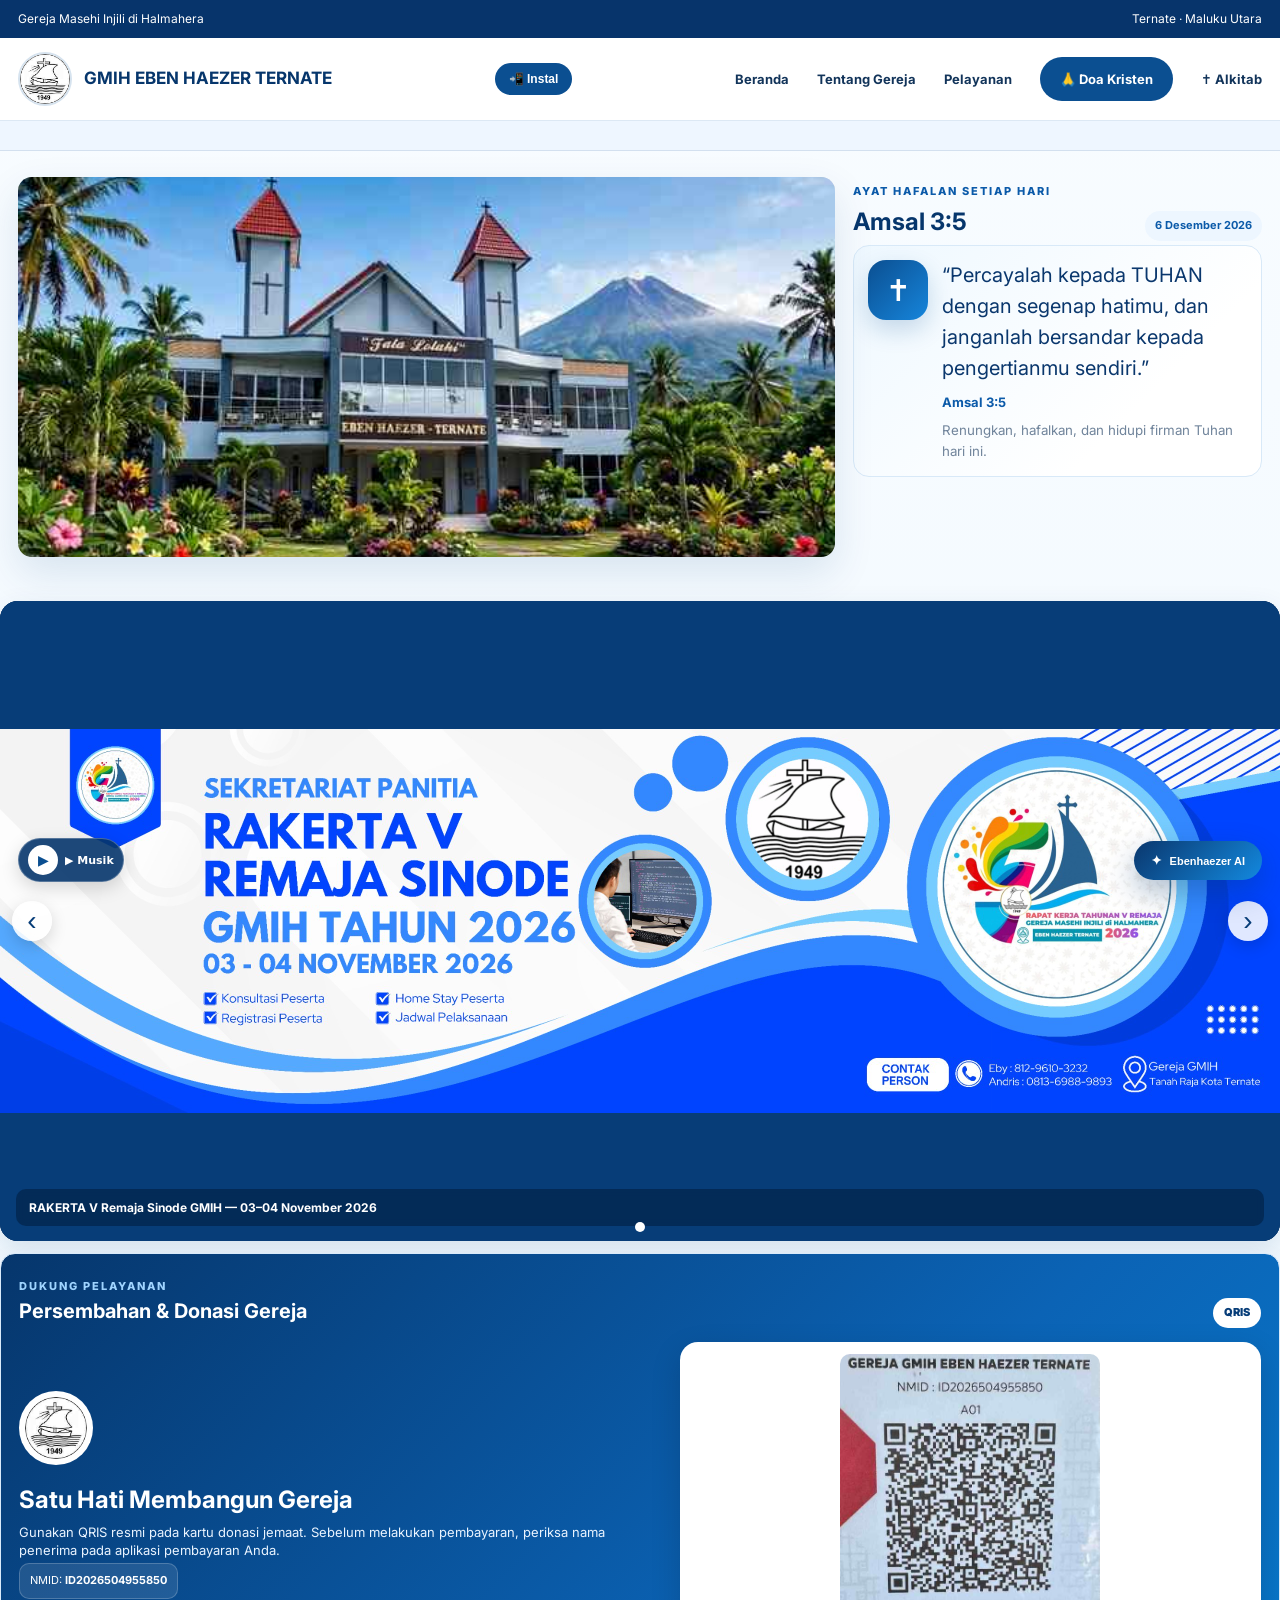
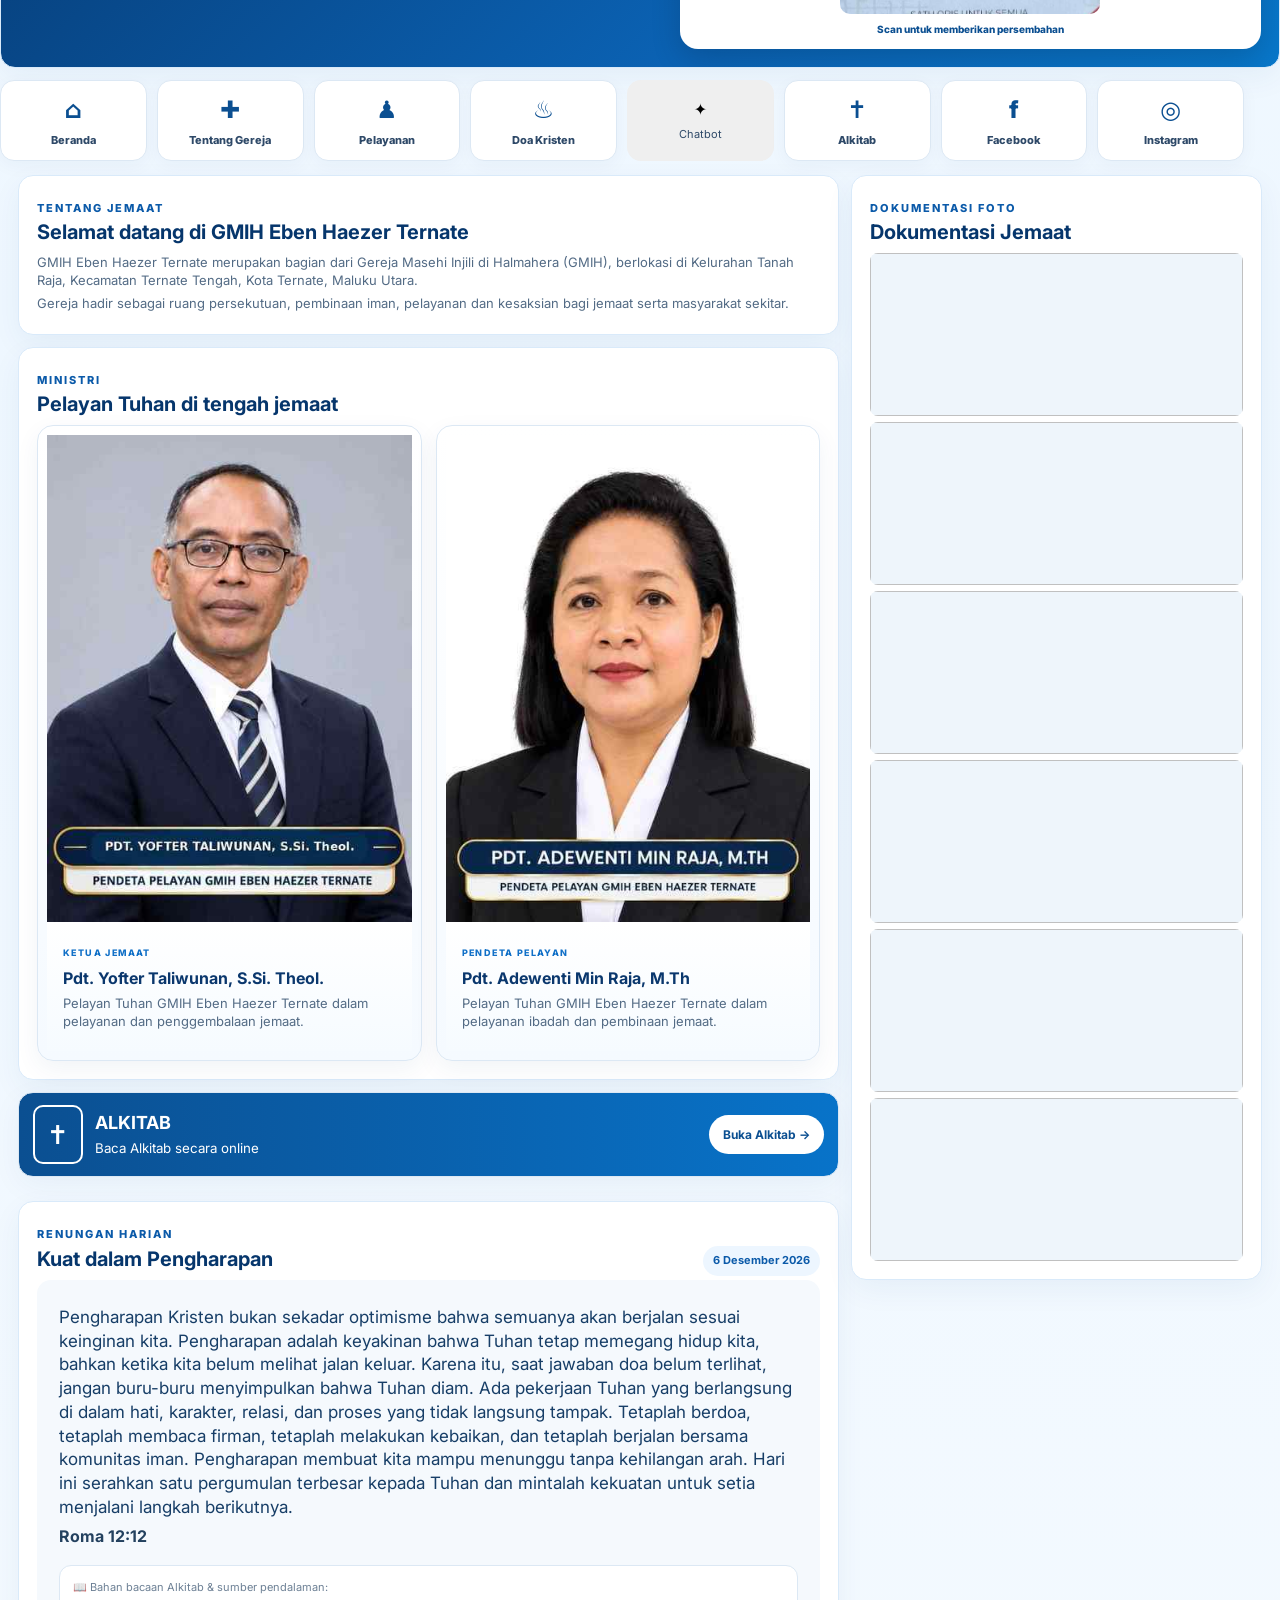
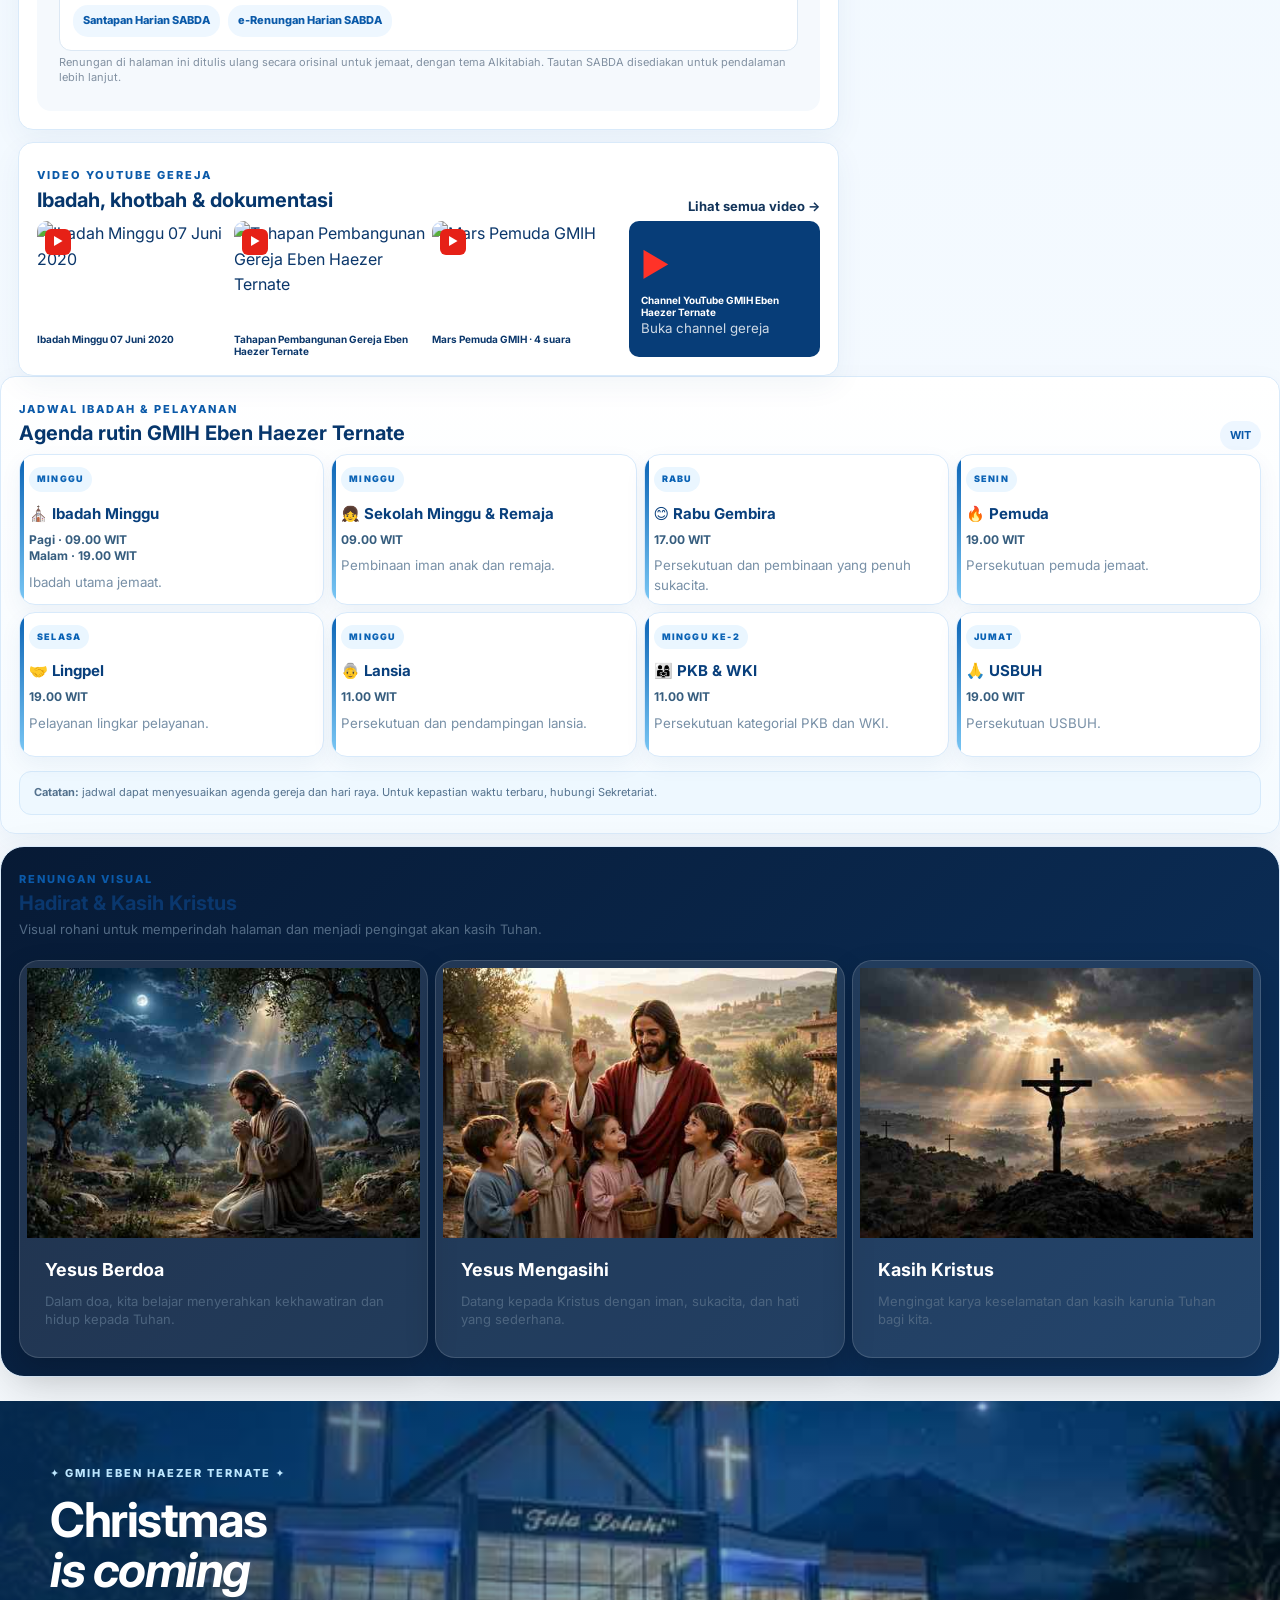
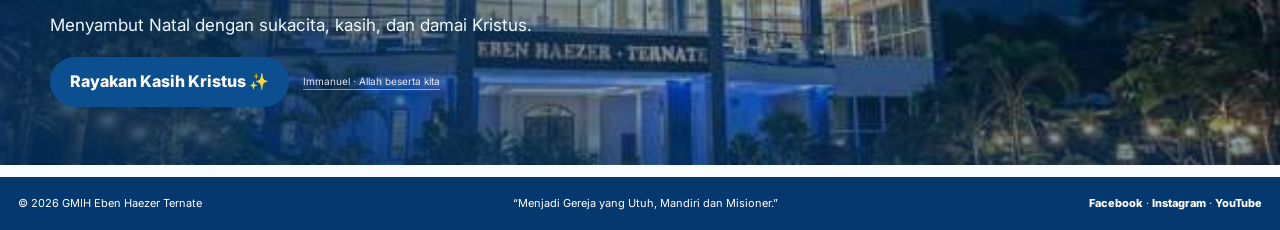
==== commit 48c735f6: "Restore original website theme and remove white overlay from church photo" ====
--- a/index.html
+++ b/index.html
@@ -10,7 +10,7 @@
 <link href="https://fonts.googleapis.com" rel="preconnect"/><link crossorigin="" href="https://fonts.gstatic.com" rel="preconnect"/>
 <link href="https://fonts.googleapis.com/css2?family=Inter:wght@400;500;600;700;800&amp;display=swap" rel="stylesheet"/>
 <style>
-:root{--blue:#0b4f91;--deep:#06366c;--sky:#eef7ff;--ink:#12345a;--muted:#66778d;--line:#dce8f4;--white:#fff;--gold:#f4c84a}*{box-sizing:border-box}html{scroll-behavior:smooth}body{margin:0;font-family:Inter,system-ui,sans-serif;background:#f5f9fd;color:var(--ink);line-height:1.6}.container{width:min(1440px,calc(100% - 40px));margin:auto}.topbar{background:#07346b;color:#fff;font-size:12px}.topbar-in{height:38px;display:flex;justify-content:space-between;align-items:center}.nav{background:#fff;border-bottom:1px solid var(--line);position:sticky;top:0;z-index:20}.nav-in{height:78px;display:flex;align-items:center;justify-content:space-between;gap:24px}.brand{display:flex;align-items:center;gap:12px;text-decoration:none;color:var(--deep)}.brand img{width:54px;height:54px;object-fit:cover;border-radius:50%;border:2px solid #d6e3ef}.brand b{display:block;font-size:17px}.brand small{display:block;color:#71839a;font-size:11px}.navlinks{display:flex;align-items:center;gap:26px}.navlinks a,.textlink{color:var(--ink);text-decoration:none;font-weight:700;font-size:13px}.pill,.btn{background:var(--blue);color:#fff!important;padding:12px 20px;border-radius:28px;text-decoration:none;font-weight:800;border:0;display:inline-block}.menu-btn{display:none;border:0;background:none;font-size:24px}.hero{display:grid;grid-template-columns:2fr 1fr;gap:18px;padding-top:18px}.hero-main{height:380px;border-radius:14px;overflow:hidden;position:relative;background:#ddd}.hero-main img{width:100%;height:100%;object-fit:cover}.hero-main:after{content:"";position:absolute;inset:0;background:linear-gradient(90deg,rgba(255,255,255,.96) 0%,rgba(255,255,255,.76) 32%,rgba(255,255,255,0) 70%)}.hero-overlay{position:absolute;z-index:2;left:44px;top:48px;width:50%}.hero-overlay>span,.eyebrow{font-size:11px;letter-spacing:2px;font-weight:800;color:#0b5aa9}.hero-overlay h1{font-size:50px;line-height:1.05;margin:15px 0;color:#082f63;letter-spacing:-2px}.hero-overlay em{font-style:normal;color:#1474d4}.hero-overlay p{font-size:14px;color:#45627f}.side-stack{display:grid;gap:14px}.devotional,.bible-card,.panel{background:#fff;border:1px solid var(--line);border-radius:15px;box-shadow:0 8px 30px rgba(12,62,111,.05)}.devotional{padding:22px;background:linear-gradient(135deg,#fffdf6,#fff)}.section-mini{display:flex;justify-content:space-between;font-size:12px;color:#6e8097}.devotional h2{font-size:22px;margin:14px 0 5px;color:#092f5f}.devotional p{font-size:13px}.devotional b{font-size:12px}.devotional .btn{font-size:12px;margin-top:15px;padding:9px 14px}.bible-card{padding:15px;display:flex;align-items:center;gap:12px;background:linear-gradient(90deg,#0b4f91,#0873c9);color:#fff;text-decoration:none}.bible-icon{font-size:26px;border:2px solid #fff;border-radius:10px;padding:7px 12px}.bible-card span:nth-child(2){flex:1}.bible-card b{display:block;font-size:18px}.bible-card small{display:block}.bible-card strong{background:#fff;color:#0b4f91;border-radius:24px;padding:10px 14px;font-size:12px}.shortcuts{display:grid;grid-template-columns:repeat(8,1fr);gap:8px;margin-top:14px}.shortcuts a{background:#fff;border:1px solid var(--line);border-radius:10px;text-align:center;text-decoration:none;color:#0b4f91;padding:12px 5px;font-size:24px;font-weight:800;box-shadow:0 5px 18px rgba(12,62,111,.04)}.shortcuts span{display:block;font-size:11px;color:#2e4968;margin-top:3px}.content-grid{display:grid;grid-template-columns:2fr 1fr;gap:18px;margin-top:18px}.content-grid>div,.content-grid>aside{display:grid;gap:18px;align-content:start}.panel{padding:22px}.panel-head{display:flex;justify-content:space-between;align-items:end;gap:10px}.panel h2{margin:4px 0 10px;color:#0a376d;font-size:24px}.panel p{font-size:13px;color:#536b85}.cards{display:grid;grid-template-columns:repeat(2,1fr);gap:12px}.cards div{background:#f4f9ff;border:1px solid var(--line);border-radius:12px;padding:15px}.cards b{color:#0b4f91}.cards p{margin-bottom:0}.date-chip{background:#edf6ff;color:#0b5aa9;padding:6px 10px;border-radius:20px;font-size:11px;font-weight:700}.dev-full{background:#f5f9fd;border-radius:14px;padding:22px}.dev-full p:first-child{font-size:17px;color:#173e67}.muted{font-size:11px!important;color:#8190a1!important}.news article{display:flex;gap:12px;border-bottom:1px solid var(--line);padding:10px 0}.news article:last-child{border-bottom:0}.news img{width:92px;height:65px;object-fit:cover;border-radius:9px}.news b{font-size:13px}.news p{margin:2px 0}.gallery{display:grid;grid-template-columns:repeat(2,1fr);gap:8px}.gallery img{width:100%;height:125px;object-fit:cover;border-radius:9px}.gallery img:first-child{grid-column:span 2;height:190px}.quick{padding:0;overflow:hidden}.quick a{display:block;padding:15px 18px;border-bottom:1px solid var(--line);text-decoration:none;color:#0a376d}.quick a:last-child{border:0}.quick b{display:block}.quick span{font-size:11px;color:#71839a}.contact a{color:#0b5aa9;font-weight:800}.video-grid{display:grid;grid-template-columns:repeat(4,1fr);gap:10px}.video{position:relative;text-decoration:none;color:#0b376b}.video img{width:100%;aspect-ratio:16/9;object-fit:cover;border-radius:10px;display:block}.video>span{position:absolute;left:8px;top:8px;background:#e62117;color:#fff;border-radius:6px;padding:4px 8px;font-size:11px}.video b{display:block;font-size:11px;margin-top:7px}.channel-video{min-height:130px;background:#073d78;border-radius:10px;color:#fff;padding:18px;display:flex;flex-direction:column;justify-content:center}.channel-video div{font-size:32px;color:#ff3228}.channel-video small{opacity:.8}footer{margin-top:30px;background:#06477f;color:#fff;padding:16px 0}.footer-in{display:flex;justify-content:space-between;gap:20px;font-size:11px}.footer-in a{color:#fff}.simple-page{padding:45px 0}.page-title{margin-bottom:25px}.page-title h1{font-size:44px;margin:5px 0;color:#082f63}.prayer-grid{display:grid;grid-template-columns:repeat(2,1fr);gap:15px}.prayer-grid article{background:#fff;border:1px solid var(--line);border-radius:15px;padding:22px;box-shadow:0 8px 30px rgba(12,62,111,.05)}.prayer-grid article:first-child{grid-column:span 2;background:linear-gradient(135deg,#edf7ff,#fff)}.prayer-grid h2{margin-top:0;color:#0a376d}.prayer-grid p{font-size:14px;color:#536b85}.prayer-grid textarea{width:100%;min-height:130px;border:1px solid var(--line);border-radius:10px;padding:12px;font:inherit;margin-bottom:10px}
+:root{--blue:#0b4f91;--deep:#06366c;--sky:#eef7ff;--ink:#12345a;--muted:#66778d;--line:#dce8f4;--white:#fff;--gold:#f4c84a}*{box-sizing:border-box}html{scroll-behavior:smooth}body{margin:0;font-family:Inter,system-ui,sans-serif;background:#f5f9fd;color:var(--ink);line-height:1.6}.container{width:min(1440px,calc(100% - 40px));margin:auto}.topbar{background:#07346b;color:#fff;font-size:12px}.topbar-in{height:38px;display:flex;justify-content:space-between;align-items:center}.nav{background:#fff;border-bottom:1px solid var(--line);position:sticky;top:0;z-index:20}.nav-in{height:78px;display:flex;align-items:center;justify-content:space-between;gap:24px}.brand{display:flex;align-items:center;gap:12px;text-decoration:none;color:var(--deep)}.brand img{width:54px;height:54px;object-fit:cover;border-radius:50%;border:2px solid #d6e3ef}.brand b{display:block;font-size:17px}.brand small{display:block;color:#71839a;font-size:11px}.navlinks{display:flex;align-items:center;gap:26px}.navlinks a,.textlink{color:var(--ink);text-decoration:none;font-weight:700;font-size:13px}.pill,.btn{background:var(--blue);color:#fff!important;padding:12px 20px;border-radius:28px;text-decoration:none;font-weight:800;border:0;display:inline-block}.menu-btn{display:none;border:0;background:none;font-size:24px}.hero{display:grid;grid-template-columns:2fr 1fr;gap:18px;padding-top:18px}.hero-main{height:380px;border-radius:14px;overflow:hidden;position:relative;background:#ddd}.hero-main img{width:100%;height:100%;object-fit:cover}.hero-main:after{display:none!important}.hero-overlay{position:absolute;z-index:2;left:44px;top:48px;width:50%}.hero-overlay>span,.eyebrow{font-size:11px;letter-spacing:2px;font-weight:800;color:#0b5aa9}.hero-overlay h1{font-size:50px;line-height:1.05;margin:15px 0;color:#082f63;letter-spacing:-2px}.hero-overlay em{font-style:normal;color:#1474d4}.hero-overlay p{font-size:14px;color:#45627f}.side-stack{display:grid;gap:14px}.devotional,.bible-card,.panel{background:#fff;border:1px solid var(--line);border-radius:15px;box-shadow:0 8px 30px rgba(12,62,111,.05)}.devotional{padding:22px;background:linear-gradient(135deg,#fffdf6,#fff)}.section-mini{display:flex;justify-content:space-between;font-size:12px;color:#6e8097}.devotional h2{font-size:22px;margin:14px 0 5px;color:#092f5f}.devotional p{font-size:13px}.devotional b{font-size:12px}.devotional .btn{font-size:12px;margin-top:15px;padding:9px 14px}.bible-card{padding:15px;display:flex;align-items:center;gap:12px;background:linear-gradient(90deg,#0b4f91,#0873c9);color:#fff;text-decoration:none}.bible-icon{font-size:26px;border:2px solid #fff;border-radius:10px;padding:7px 12px}.bible-card span:nth-child(2){flex:1}.bible-card b{display:block;font-size:18px}.bible-card small{display:block}.bible-card strong{background:#fff;color:#0b4f91;border-radius:24px;padding:10px 14px;font-size:12px}.shortcuts{display:grid;grid-template-columns:repeat(8,1fr);gap:8px;margin-top:14px}.shortcuts a{background:#fff;border:1px solid var(--line);border-radius:10px;text-align:center;text-decoration:none;color:#0b4f91;padding:12px 5px;font-size:24px;font-weight:800;box-shadow:0 5px 18px rgba(12,62,111,.04)}.shortcuts span{display:block;font-size:11px;color:#2e4968;margin-top:3px}.content-grid{display:grid;grid-template-columns:2fr 1fr;gap:18px;margin-top:18px}.content-grid>div,.content-grid>aside{display:grid;gap:18px;align-content:start}.panel{padding:22px}.panel-head{display:flex;justify-content:space-between;align-items:end;gap:10px}.panel h2{margin:4px 0 10px;color:#0a376d;font-size:24px}.panel p{font-size:13px;color:#536b85}.cards{display:grid;grid-template-columns:repeat(2,1fr);gap:12px}.cards div{background:#f4f9ff;border:1px solid var(--line);border-radius:12px;padding:15px}.cards b{color:#0b4f91}.cards p{margin-bottom:0}.date-chip{background:#edf6ff;color:#0b5aa9;padding:6px 10px;border-radius:20px;font-size:11px;font-weight:700}.dev-full{background:#f5f9fd;border-radius:14px;padding:22px}.dev-full p:first-child{font-size:17px;color:#173e67}.muted{font-size:11px!important;color:#8190a1!important}.news article{display:flex;gap:12px;border-bottom:1px solid var(--line);padding:10px 0}.news article:last-child{border-bottom:0}.news img{width:92px;height:65px;object-fit:cover;border-radius:9px}.news b{font-size:13px}.news p{margin:2px 0}.gallery{display:grid;grid-template-columns:repeat(2,1fr);gap:8px}.gallery img{width:100%;height:125px;object-fit:cover;border-radius:9px}.gallery img:first-child{grid-column:span 2;height:190px}.quick{padding:0;overflow:hidden}.quick a{display:block;padding:15px 18px;border-bottom:1px solid var(--line);text-decoration:none;color:#0a376d}.quick a:last-child{border:0}.quick b{display:block}.quick span{font-size:11px;color:#71839a}.contact a{color:#0b5aa9;font-weight:800}.video-grid{display:grid;grid-template-columns:repeat(4,1fr);gap:10px}.video{position:relative;text-decoration:none;color:#0b376b}.video img{width:100%;aspect-ratio:16/9;object-fit:cover;border-radius:10px;display:block}.video>span{position:absolute;left:8px;top:8px;background:#e62117;color:#fff;border-radius:6px;padding:4px 8px;font-size:11px}.video b{display:block;font-size:11px;margin-top:7px}.channel-video{min-height:130px;background:#073d78;border-radius:10px;color:#fff;padding:18px;display:flex;flex-direction:column;justify-content:center}.channel-video div{font-size:32px;color:#ff3228}.channel-video small{opacity:.8}footer{margin-top:30px;background:#06477f;color:#fff;padding:16px 0}.footer-in{display:flex;justify-content:space-between;gap:20px;font-size:11px}.footer-in a{color:#fff}.simple-page{padding:45px 0}.page-title{margin-bottom:25px}.page-title h1{font-size:44px;margin:5px 0;color:#082f63}.prayer-grid{display:grid;grid-template-columns:repeat(2,1fr);gap:15px}.prayer-grid article{background:#fff;border:1px solid var(--line);border-radius:15px;padding:22px;box-shadow:0 8px 30px rgba(12,62,111,.05)}.prayer-grid article:first-child{grid-column:span 2;background:linear-gradient(135deg,#edf7ff,#fff)}.prayer-grid h2{margin-top:0;color:#0a376d}.prayer-grid p{font-size:14px;color:#536b85}.prayer-grid textarea{width:100%;min-height:130px;border:1px solid var(--line);border-radius:10px;padding:12px;font:inherit;margin-bottom:10px}
 @media(max-width:900px){.navlinks{display:none}.navlinks.open{display:flex;position:absolute;top:78px;left:0;right:0;background:#fff;padding:18px;flex-direction:column;box-shadow:0 10px 20px #0001}.menu-btn{display:block}.hero,.content-grid{grid-template-columns:1fr}.hero-main{height:430px}.hero-overlay{width:75%}.shortcuts{grid-template-columns:repeat(4,1fr)}.video-grid{grid-template-columns:repeat(2,1fr)}}
 @media(max-width:600px){.container{width:min(100% - 24px,1440px)}.topbar{display:none}.nav-in{height:68px}.brand img{width:45px;height:45px}.brand b{font-size:13px}.brand small{font-size:9px}.hero-main{height:460px}.hero-overlay{left:20px;top:28px;width:85%}.hero-overlay h1{font-size:39px}.hero-main:after{background:linear-gradient(180deg,rgba(255,255,255,.94) 0%,rgba(255,255,255,.78) 55%,rgba(255,255,255,.15) 100%)}.shortcuts{grid-template-columns:repeat(4,1fr)}.shortcuts a{font-size:20px}.cards,.prayer-grid{grid-template-columns:1fr}.prayer-grid article:first-child{grid-column:auto}.gallery{grid-template-columns:repeat(2,1fr)}.gallery img:first-child{grid-column:span 2}.video-grid{grid-template-columns:1fr}.footer-in{flex-direction:column}.bible-card strong{display:none}}
 /* Enhanced church dashboard */
@@ -494,40 +494,6 @@
 })();
 </script>
 
-<style id="gmih-christmas-theme">
-:root{--blue:#176747;--deep:#104b35;--sky:#fff8ed;--ink:#193a2d;--muted:#66796c;--line:#e9d8c4;--gold:#e7b84b}
-html{scroll-padding-top:88px}
-body{background:linear-gradient(180deg,#fffaf2 0%,#f4f8f0 48%,#fff8ee 100%);color:#193a2d}
-body:before{content:"";position:fixed;inset:0;z-index:9990;pointer-events:none;opacity:.44;background-image:radial-gradient(circle at 12% 18%,#fff 0 2px,transparent 3px),radial-gradient(circle at 82% 24%,#fff 0 2px,transparent 3px),radial-gradient(circle at 38% 68%,#fff 0 1.5px,transparent 3px),radial-gradient(circle at 67% 84%,#fff 0 2px,transparent 3px),radial-gradient(circle at 92% 57%,#fff 0 1.5px,transparent 3px);background-size:190px 220px,240px 260px,170px 210px,260px 240px,210px 230px;animation:gmih-snow 18s linear infinite}
-@keyframes gmih-snow{from{background-position:0 -220px,0 -260px,0 -210px,0 -240px,0 -230px}to{background-position:0 440px,0 520px,0 420px,0 480px,0 460px}}
-.topbar{background:linear-gradient(90deg,#103e2c,#176747 48%,#7b1e2a);border-bottom:3px solid #d8ae4c;position:relative}
-.topbar:after{content:"✦  ✧  ✦  ✧  ✦  ✧  ✦  ✧  ✦  ✧  ✦";display:block;text-align:center;line-height:12px;font-size:10px;letter-spacing:9px;color:#f6d778;opacity:.92}
-.nav{background:rgba(255,251,244,.96);border-bottom:1px solid #e7d4bb;box-shadow:0 5px 20px rgba(26,76,49,.07)}
-.brand{color:#104b35}.brand img{border-color:#d8b75c;box-shadow:0 0 0 3px rgba(23,103,71,.08)}
-.navlinks a,.textlink{color:#174b35}
-.pill,.btn{background:linear-gradient(135deg,#176747,#104b35);box-shadow:0 4px 12px rgba(16,75,53,.16)}
-.pill:hover,.btn:hover{background:linear-gradient(135deg,#8e2631,#681722)}
-.hero-main,.scenic-banner{box-shadow:0 12px 30px rgba(27,78,48,.12);border:1px solid rgba(218,184,99,.48)}
-.hero-main:before{content:"✦  ✧  ✦";position:absolute;z-index:3;right:18px;top:14px;color:#f4d16f;text-shadow:0 1px 5px #6c4720;letter-spacing:8px;pointer-events:none}
-.hero-overlay>span,.eyebrow{color:#a12c36}
-.hero-overlay h1{color:#104b35}.hero-overlay em{color:#a12c36}
-.devotional,.bible-card,.panel{border-color:#eadbc7;box-shadow:0 8px 28px rgba(24,74,46,.06)}
-.devotional{background:linear-gradient(135deg,#fff8e7,#fffdf8)}
-.devotional h2,.panel h2{color:#104b35}
-.bible-card{background:linear-gradient(110deg,#104b35,#176747 72%,#8d2633)}
-.bible-card strong{color:#104b35}
-.shortcuts a{color:#176747;border-color:#eadbc7}
-.shortcuts span{color:#4c6655}
-.cards div{background:#f5f8ef;border-color:#e1e8d7}.cards b{color:#176747}
-.date-chip{background:#f9ebdc;color:#8d2633}
-.scenic-banner{background-image:linear-gradient(90deg,rgba(9,54,35,.88),rgba(18,86,53,.55),rgba(95,22,31,.22)),url('https://upload.wikimedia.org/wikipedia/commons/thumb/1/15/Pemandangan_Ternate_dari_Tidore.jpg/1280px-Pemandangan_Ternate_dari_Tidore.jpg')}
-.scenic-overlay .eyebrow{color:#ffe29a}
-footer{background:linear-gradient(100deg,#103e2c,#176747 60%,#6d1b27)!important;border-top:3px solid #d8ae4c}
-a:focus-visible,button:focus-visible{outline:3px solid #d5a83e;outline-offset:3px}
-@media(max-width:700px){.topbar:after{letter-spacing:4px;font-size:9px}.hero-main:before{right:10px;top:8px;letter-spacing:4px}}
-@media(prefers-reduced-motion:reduce){body:before{animation:none}html{scroll-behavior:auto}}
-</style>
-
 </head>
 <body>
 <header class="topbar"><div class="container topbar-in"><div>Gereja Masehi Injili di Halmahera</div><div>Ternate · Maluku Utara</div></div></header>
@@ -631,8 +597,6 @@
 <p>Menyambut Natal dengan sukacita, kasih, dan damai Kristus.</p>
 <div class="scenic-actions"><a class="btn" href="#beranda">Rayakan Kasih Kristus ✨</a><span class="scenic-credit">Immanuel · Allah beserta kita</span></div>
 </div>
-<div class="gmih-xmas-lights" aria-hidden="true">🔴 ✨ 🟡 ✨ 🟢 ✨ 🔴 ✨ 🟡 ✨ 🟢</div>
-<div class="gmih-xmas-tree" aria-hidden="true">🎄</div>
 </section>
 <footer><div class="container footer-in"><span>© <span id="year"></span> GMIH Eben Haezer Ternate</span><span>“Menjadi Gereja yang Utuh, Mandiri dan Misioner.”</span><span class="social-links"><a href="https://www.facebook.com/login/?next=https%3A%2F%2Fwww.facebook.com%2F61573176655402%2F%3Flocale%3Did_ID" rel="noopener" target="_blank">Facebook</a> · <a href="https://www.instagram.com/explore/locations/889777051179222/gmih-eben-haezer-ternate/" rel="noopener" target="_blank">Instagram</a> · <a href="https://www.youtube.com/@gmihebenhaezerternate3440" rel="noopener" target="_blank">YouTube</a></span></div></footer>
 <!-- Floating Ebenhaezer AI Chat -->
@@ -1116,72 +1080,4 @@
 })();
 </script>
 
-<style id="gmih-christmas-ornaments">
-/* Ornamen Natal tambahan pada berbagai layout */
-.gmih-xmas-decor{position:absolute;right:10px;top:8px;z-index:5;pointer-events:none;user-select:none;font-size:17px;line-height:1;opacity:.78;filter:drop-shadow(0 2px 2px rgba(22,65,39,.16))}
-.gmih-xmas-decor .bauble{display:inline-block;margin-left:3px;font-size:13px}
-.topbar{overflow:hidden}
-.topbar-in{position:relative}
-.topbar-in:before{content:"🎄 ✨";position:absolute;left:0;top:50%;transform:translateY(-50%);font-size:15px;opacity:.8;pointer-events:none}
-.topbar-in:after{content:"✨ 🎄";position:absolute;right:0;top:50%;transform:translateY(-50%);font-size:15px;opacity:.8;pointer-events:none}
-.nav{position:relative}
-.nav:after{content:"✦ ❄ ✦";position:absolute;right:clamp(8px,2vw,26px);bottom:2px;font-size:10px;letter-spacing:4px;color:#b88a2e;opacity:.72;pointer-events:none}
-.hero-main,.scenic-banner,.devotional,.bible-card,.panel,.pastor-card,.schedule-card,.shortcut-chatbot,.memory-verse-card,.video-grid>*,.right-photo-grid>*{position:relative;overflow:hidden}
-.devotional,.panel,.pastor-card,.schedule-card,.shortcut-chatbot,.memory-verse-card,.video-grid>*,.right-photo-grid>*{border-top:2px solid rgba(213,174,76,.6)}
-.pastor-card:before,.schedule-card:before,.shortcut-chatbot:before,.memory-verse-card:before{content:"";position:absolute;left:10px;top:8px;width:34px;height:7px;border-radius:8px;background:radial-gradient(circle at 4px 3px,#b72e3d 0 3px,transparent 3.5px),radial-gradient(circle at 17px 3px,#e6bc4e 0 3px,transparent 3.5px),radial-gradient(circle at 30px 3px,#24734c 0 3px,transparent 3.5px);opacity:.78;pointer-events:none}
-.devotional:after,.panel:after,.schedule-card:after,.pastor-card:after,.shortcut-chatbot:after,.memory-verse-card:after{content:"❄";position:absolute;right:9px;bottom:7px;color:#b38b35;font-size:14px;opacity:.48;pointer-events:none}
-.hero-main:after{content:"🎄";position:absolute;left:15px;bottom:12px;font-size:22px;opacity:.72;z-index:3;pointer-events:none;filter:drop-shadow(0 2px 3px rgba(0,0,0,.2))}
-.scenic-banner:after{content:"✦  ❄  ✦";position:absolute;left:18px;bottom:12px;color:#ffe5a0;font-size:15px;letter-spacing:6px;text-shadow:0 1px 5px #173c28;pointer-events:none}
-.bible-card:after{content:"✧  🎄  ✧";position:absolute;right:16px;bottom:10px;font-size:19px;opacity:.7;pointer-events:none}
-.shortcuts a{position:relative;overflow:hidden}
-.shortcuts a:after{content:"✦";position:absolute;right:7px;top:5px;color:#c49a3c;font-size:10px;opacity:.7;pointer-events:none}
-.cards div{position:relative;overflow:hidden}
-.cards div:after{content:"❄";position:absolute;right:7px;top:5px;color:#b18b37;font-size:11px;opacity:.65;pointer-events:none}
-footer{position:relative;overflow:hidden}
-footer:after{content:"🎄  ✦  ❄  ✦  🎄";display:block;text-align:center;color:#f5d47c;font-size:14px;letter-spacing:5px;padding:5px 8px 0;opacity:.85;pointer-events:none}
-@media(max-width:700px){
- .topbar-in:before,.topbar-in:after{font-size:11px}
- .nav:after{font-size:8px;letter-spacing:2px}
- .gmih-xmas-decor{font-size:14px;right:7px;top:7px}
- .hero-main:after{font-size:17px;left:9px;bottom:8px}
- .scenic-banner:after{font-size:12px;left:10px;bottom:8px}
-}
-@media(prefers-reduced-motion:reduce){.gmih-xmas-decor{filter:none}}
-</style>
-<script id="gmih-christmas-ornament-engine">
-(function(){
-  const selectors='.pastor-card,.schedule-card,.shortcut-chatbot,.devotional,.panel,.bible-card,.memory-verse-card,.video-grid>*,.right-photo-grid>*';
-  function decorate(root){
-    (root||document).querySelectorAll(selectors).forEach(el=>{
-      if(el.querySelector(':scope > .gmih-xmas-decor')) return;
-      const ornament=document.createElement('span');
-      ornament.className='gmih-xmas-decor';
-      ornament.setAttribute('aria-hidden','true');
-      ornament.innerHTML='✦<span class="bauble">🔴</span><span class="bauble">🟡</span><span class="bauble">🟢</span>';
-      el.appendChild(ornament);
-    });
-  }
-  if(document.readyState==='loading') document.addEventListener('DOMContentLoaded',()=>decorate(),{once:true});
-  else decorate();
-  window.addEventListener('load',()=>decorate(),{once:true});
-})();
-</script>
-
-
-<style id="gmih-christmas-bottom-banner">
-.gmih-christmas-bottom{isolation:isolate;min-height:350px;display:flex;align-items:center;position:relative;overflow:hidden;background:radial-gradient(ellipse at 78% 28%,rgba(222,178,70,.25),transparent 26%),radial-gradient(ellipse at 18% 80%,rgba(30,117,68,.55),transparent 35%),linear-gradient(120deg,#082f22 0%,#14583a 44%,#7a1d2b 100%)!important;border-top:4px solid #e6bf61!important;border-bottom:4px solid #e6bf61}
-.gmih-christmas-bottom:before{content:"";position:absolute;inset:0;z-index:-1;opacity:.52;background-image:radial-gradient(circle,#fff7d2 0 1.4px,transparent 2px),radial-gradient(circle,#fff 0 1px,transparent 2px),radial-gradient(circle,#e6bf61 0 1px,transparent 2px);background-size:64px 70px,91px 83px,117px 103px;background-position:0 0,30px 19px,60px 37px}
-.gmih-christmas-bottom .scenic-overlay{position:relative;z-index:2;max-width:780px;padding-top:54px;padding-bottom:58px}
-.gmih-christmas-bottom .eyebrow{color:#f7d982!important;letter-spacing:2.5px}
-.gmih-christmas-bottom h2{color:#fff9eb!important;font-size:clamp(42px,7vw,78px)!important;line-height:.98!important;letter-spacing:-1.8px;text-shadow:0 4px 22px rgba(0,0,0,.3)}
-.gmih-christmas-bottom h2 em{color:#f4cf69!important;font-family:Georgia,serif;font-weight:700}
-.gmih-christmas-bottom p{color:#fff5e6!important;font-size:clamp(15px,2vw,19px);max-width:540px}
-.gmih-christmas-bottom .btn{background:linear-gradient(135deg,#e7bd56,#f8df94)!important;color:#163c2a!important;box-shadow:0 8px 22px rgba(0,0,0,.22)}
-.gmih-christmas-bottom .scenic-credit{color:#fff2d0!important}
-.gmih-xmas-lights{position:absolute;top:0;left:0;right:0;text-align:center;letter-spacing:clamp(3px,2vw,16px);font-size:clamp(14px,2.2vw,23px);padding:14px 6px;color:#ffe7a2;opacity:.95;z-index:3;text-shadow:0 2px 8px rgba(0,0,0,.3);pointer-events:none}
-.gmih-xmas-tree{position:absolute;right:7%;bottom:-15px;font-size:clamp(100px,18vw,220px);opacity:.86;filter:drop-shadow(0 10px 14px rgba(0,0,0,.28));pointer-events:none}
-.gmih-christmas-bottom .scenic-overlay{margin-left:clamp(20px,7vw,100px);margin-right:clamp(20px,7vw,100px)}
-@media(max-width:650px){.gmih-christmas-bottom{min-height:390px}.gmih-christmas-bottom .scenic-overlay{padding-top:70px;padding-bottom:100px;margin-left:18px;margin-right:18px}.gmih-christmas-bottom h2{font-size:45px!important}.gmih-xmas-tree{right:4%;bottom:-12px;font-size:112px;opacity:.7}.gmih-xmas-lights{letter-spacing:3px;font-size:13px}}
-@media(prefers-reduced-motion:reduce){.gmih-christmas-bottom:before{background-attachment:initial}}
-</style>
 </body></html>
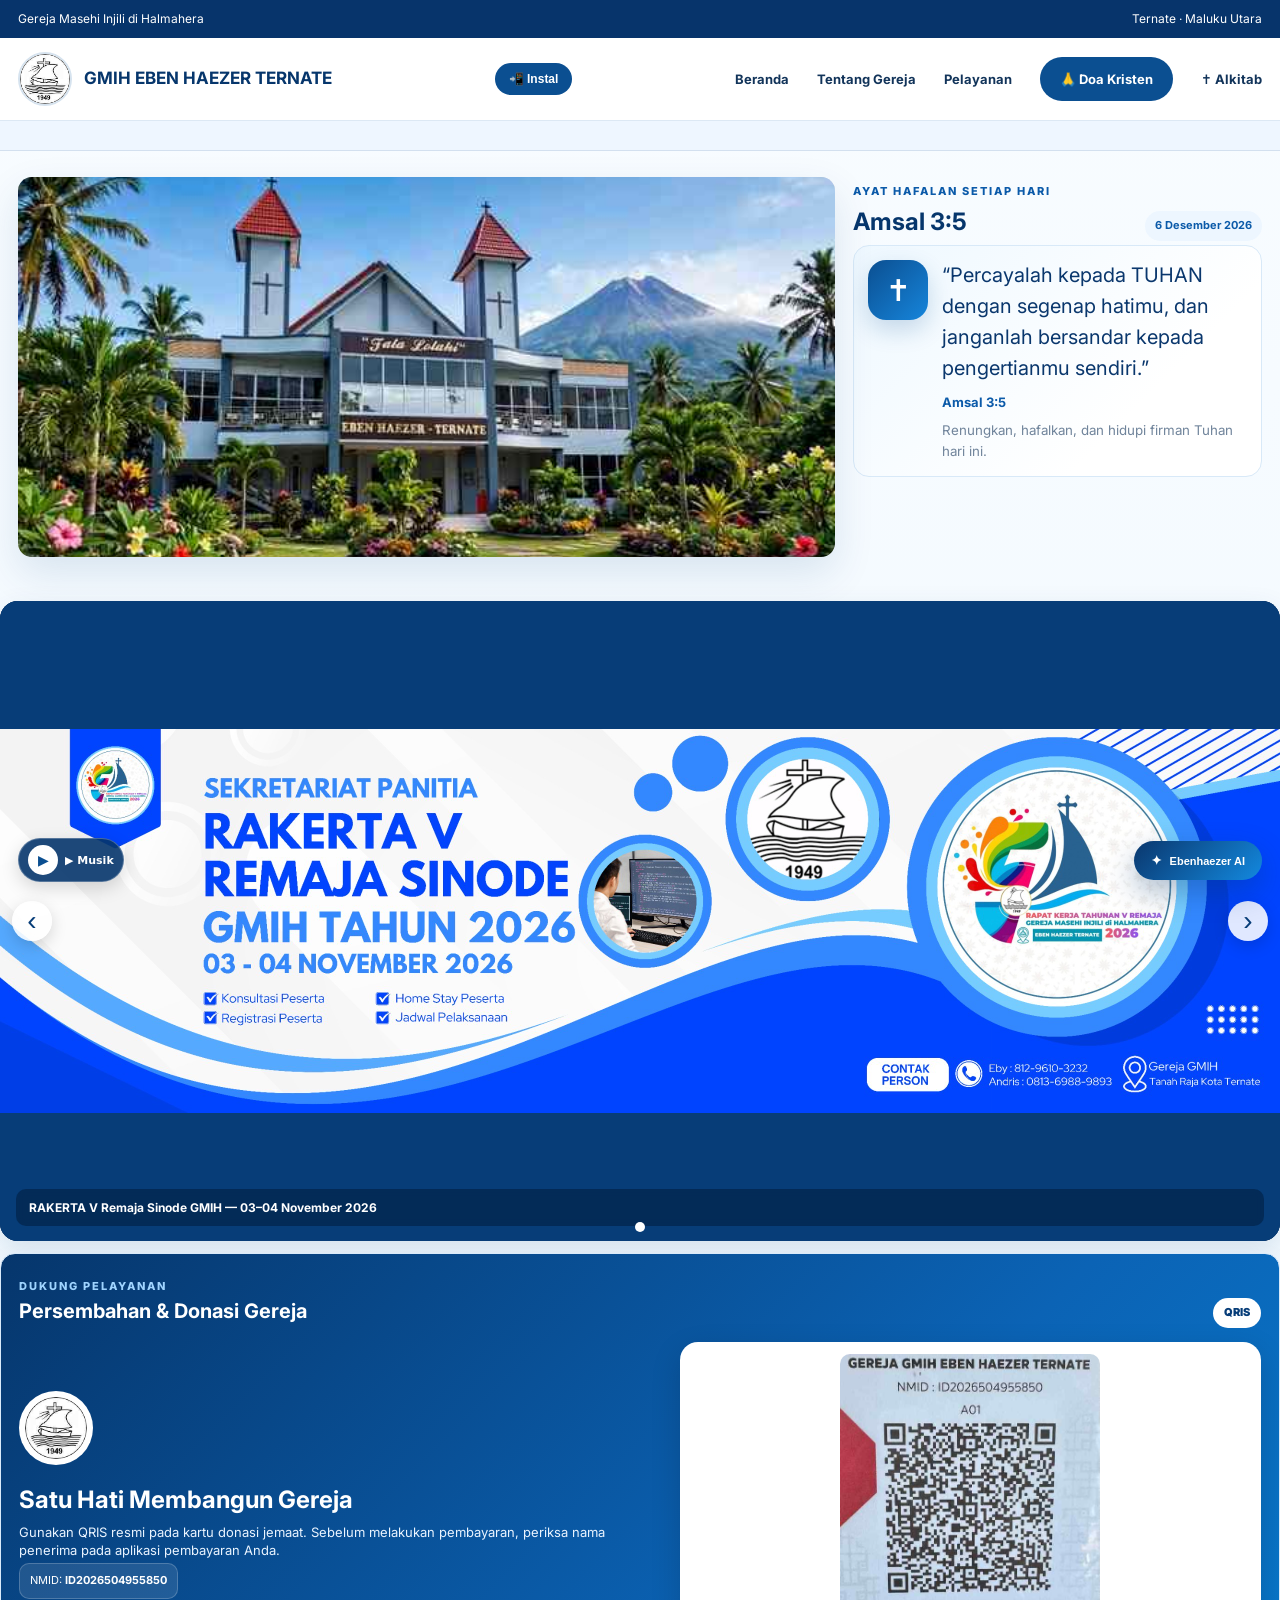
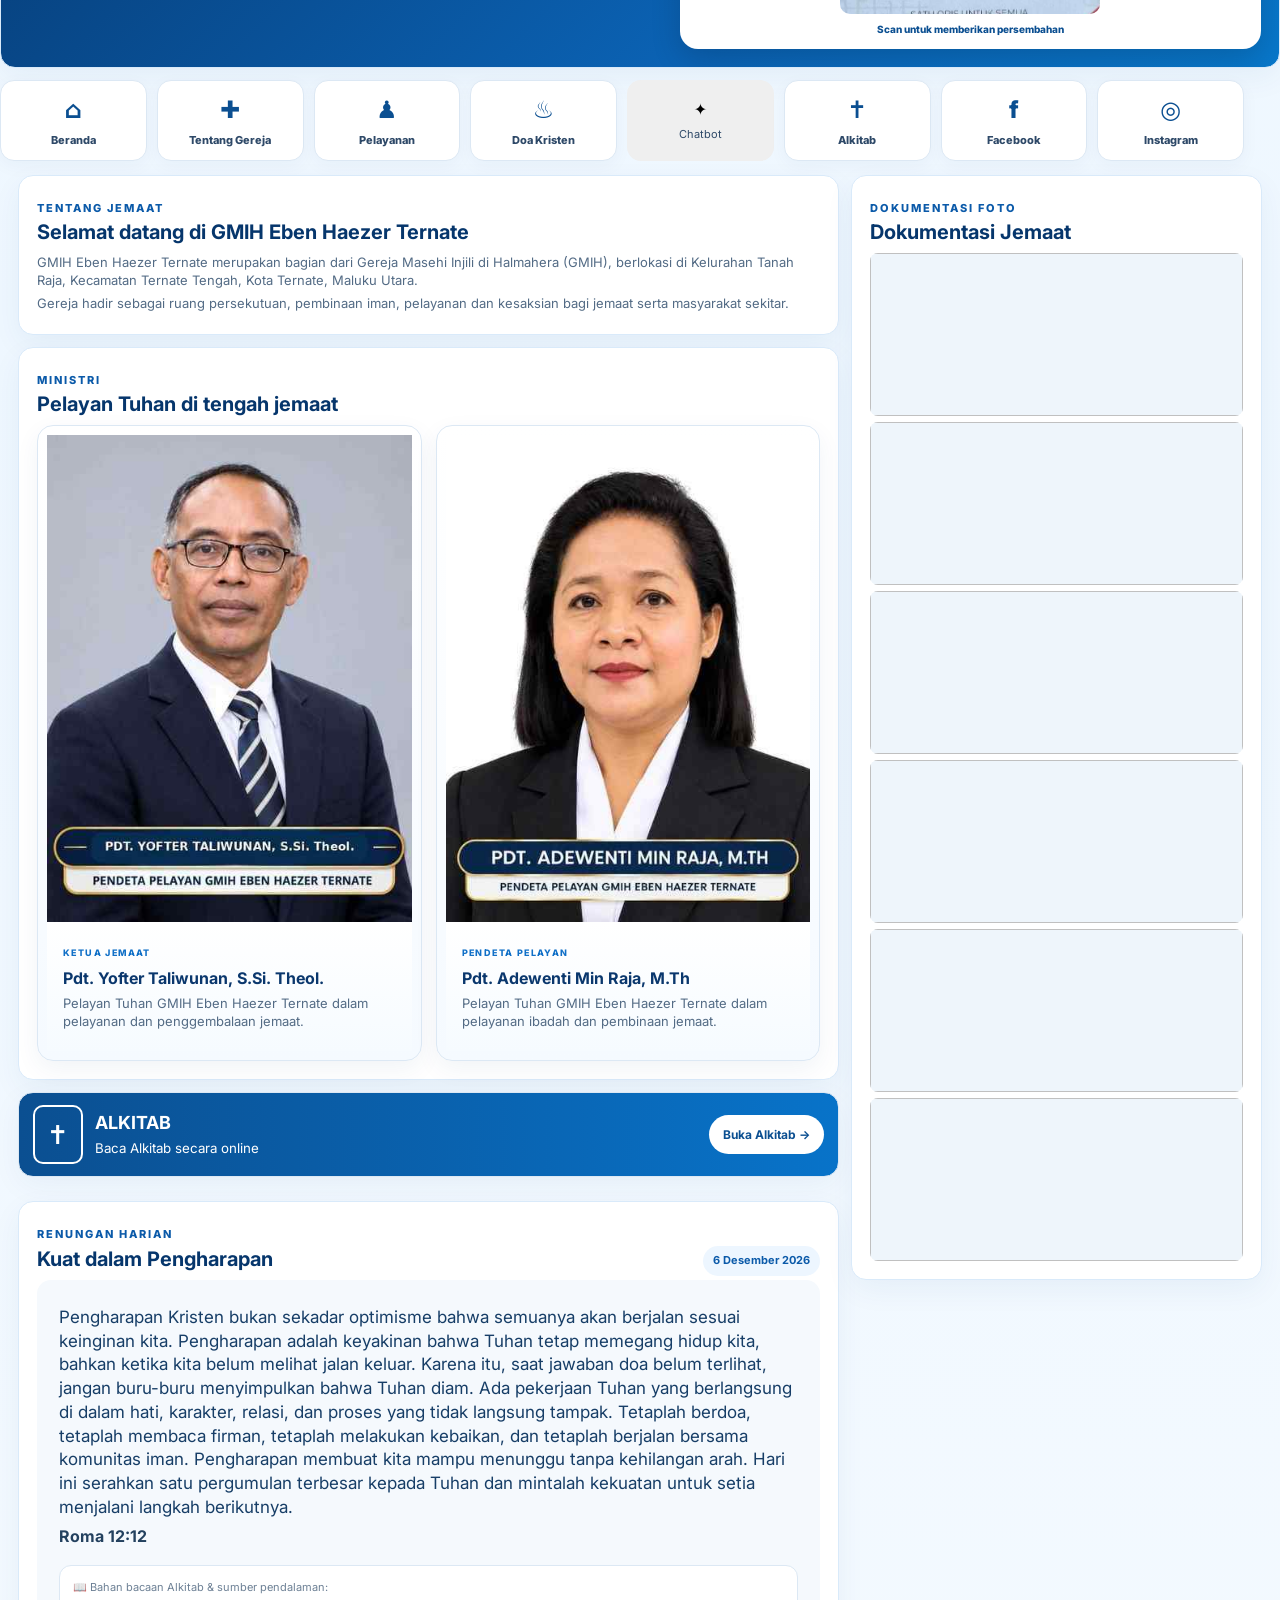
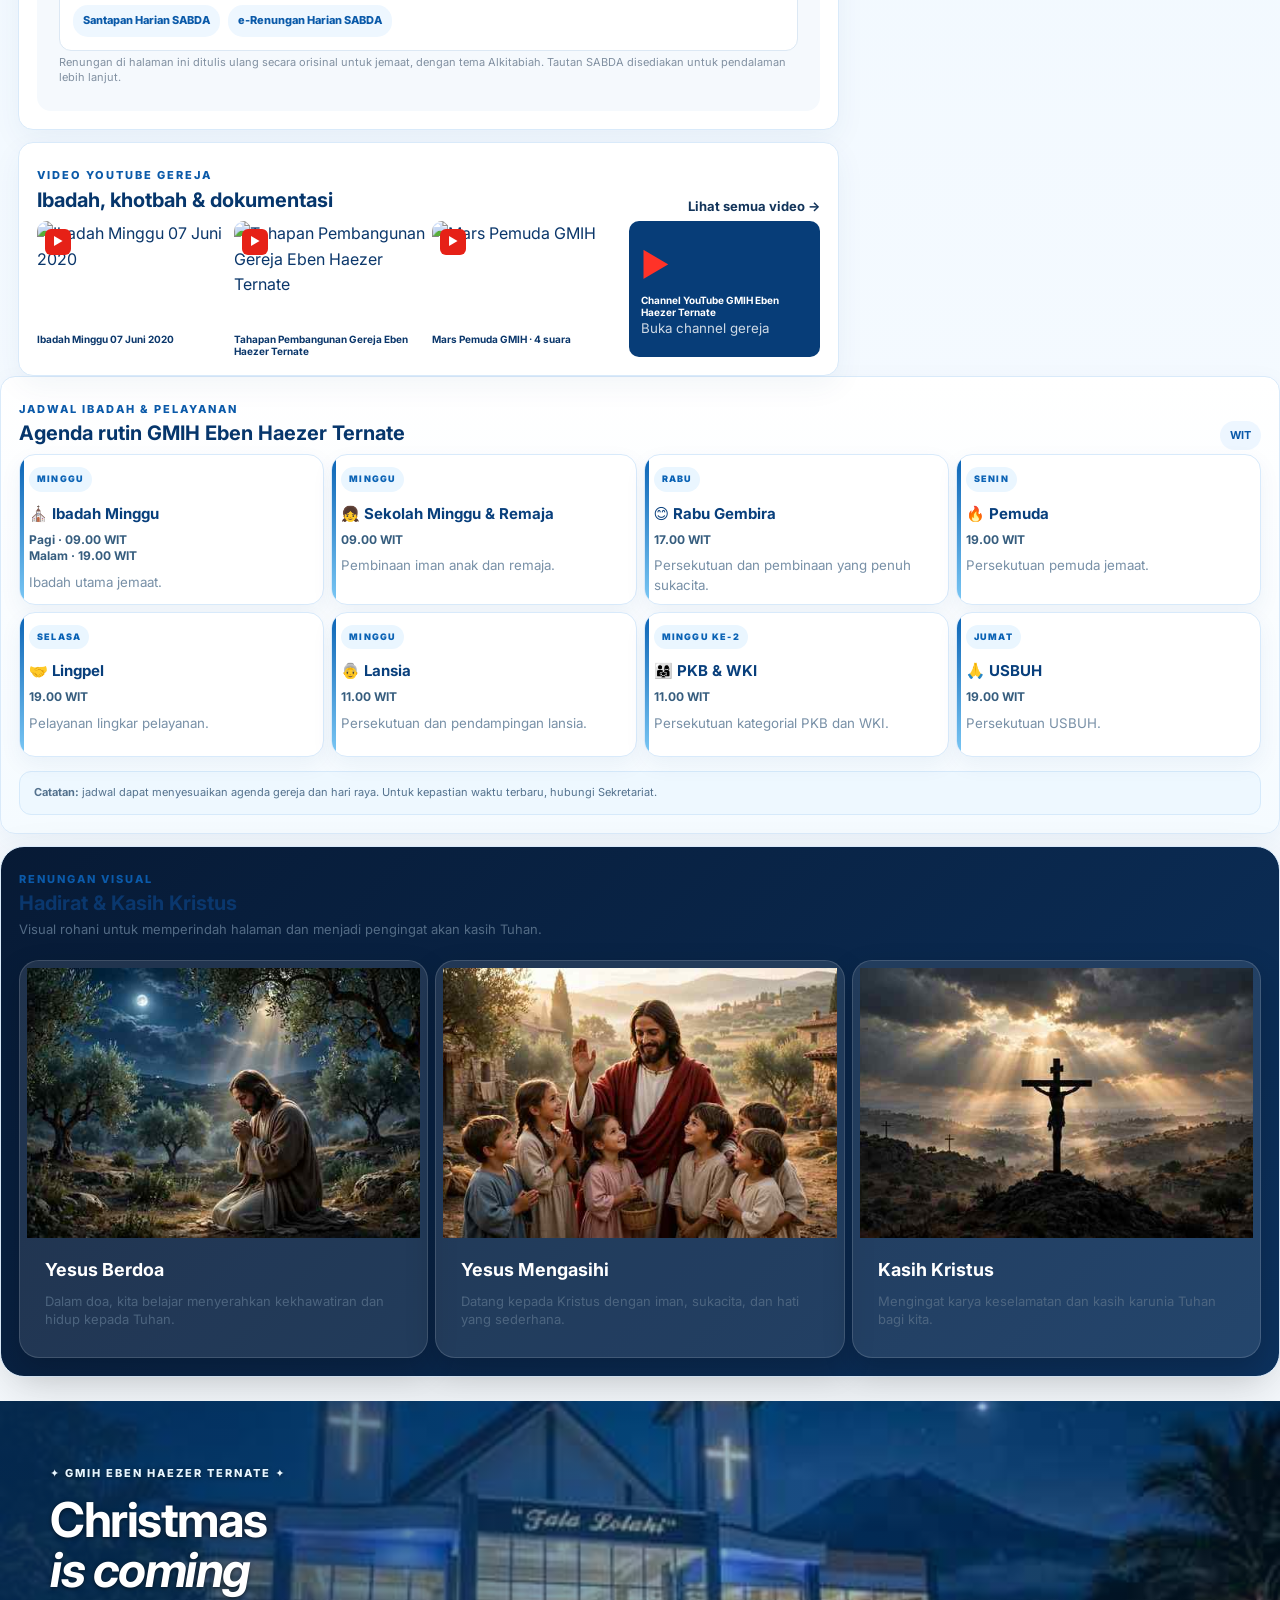
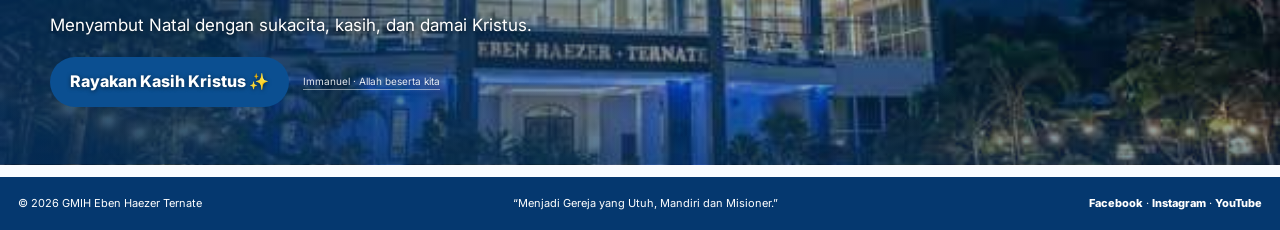
==== commit 606e9c76: "Make all Christmas banner text bright and readable" ====
--- a/index.html
+++ b/index.html
@@ -140,6 +140,17 @@
 footer{margin-top:0!important;background:#05386f!important;padding:18px 0!important}
 @media(max-width:700px){.pastor-card img{max-height:none!important;width:100%;height:auto!important}.scenic-banner{min-height:300px;background-position:center center}.scenic-overlay{width:calc(100% - 28px);padding:44px 0}.scenic-overlay h2{font-size:32px}.scenic-overlay p{font-size:13px}.scenic-actions{gap:10px}.scenic-overlay .btn{font-size:11px;padding:9px 14px}}
 
+
+/* Kontras tulisan banner Natal: seluruh teks dibuat terang */
+.gmih-christmas-bottom .scenic-overlay,
+.gmih-christmas-bottom .scenic-overlay *,
+.scenic-banner.gmih-christmas-bottom .scenic-overlay,
+.scenic-banner.gmih-christmas-bottom .scenic-overlay *{
+  color:#fff!important;
+  text-shadow:0 1px 4px rgba(0,0,0,.55);
+}
+.scenic-banner.gmih-christmas-bottom .scenic-overlay .eyebrow{color:#e7f6ff!important}
+.scenic-banner.gmih-christmas-bottom .scenic-overlay .btn{color:#fff!important}
 
 /* Penataan terbaru: QRIS tepat di bawah banner dan tanpa ruang kosong */
 .donation-top{margin-top:14px;margin-bottom:14px}
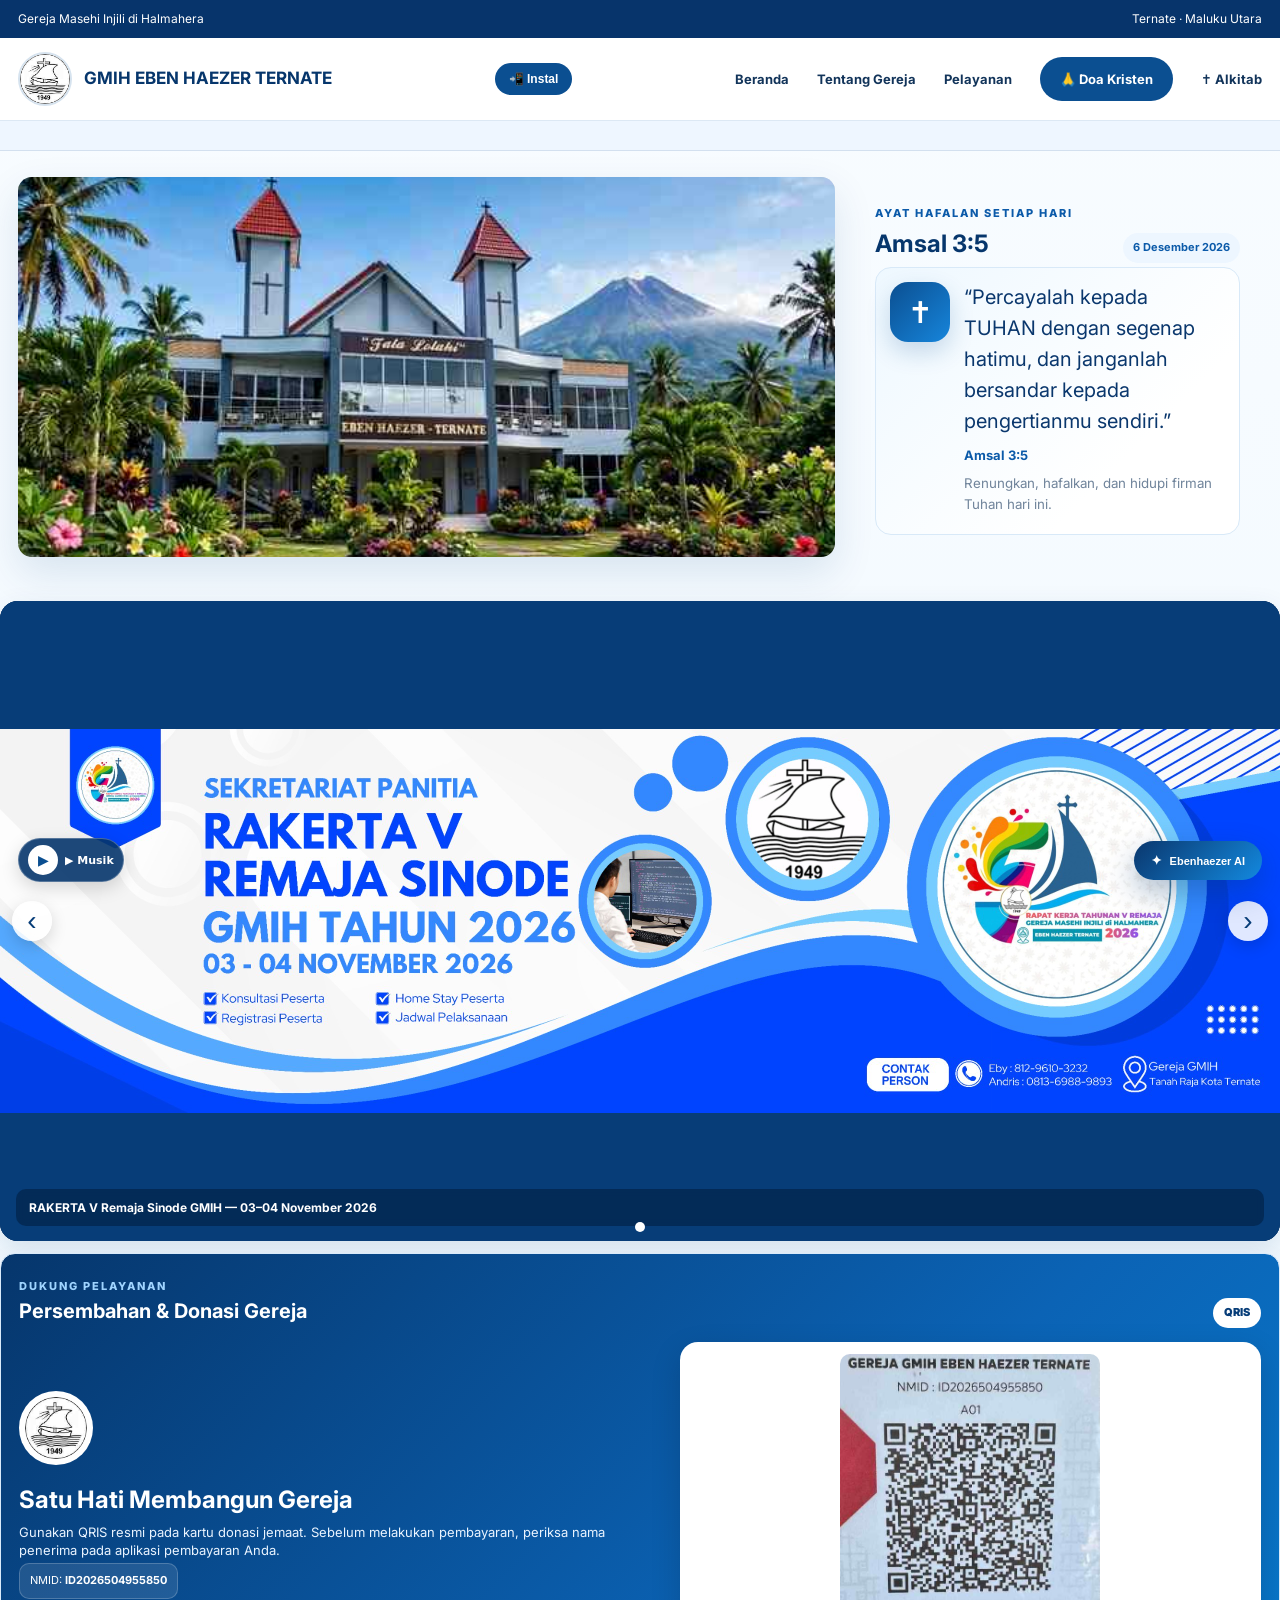
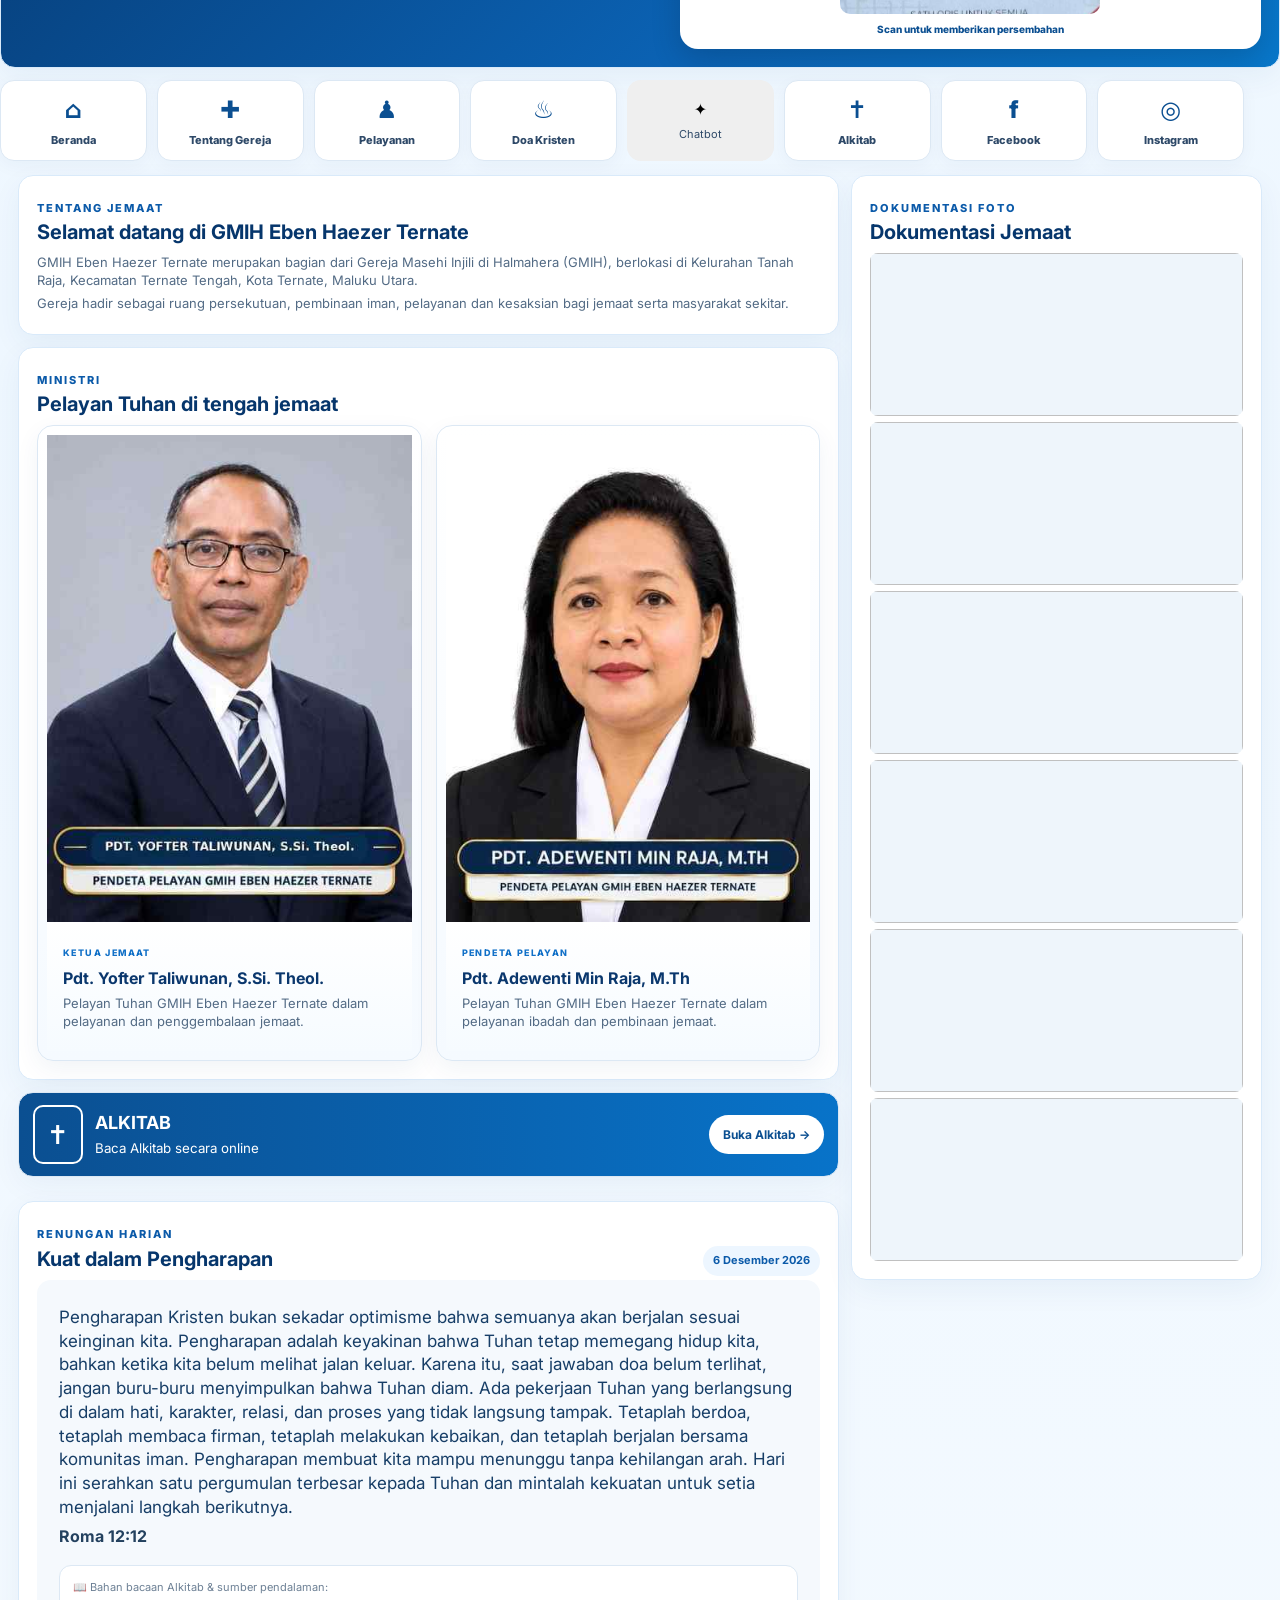
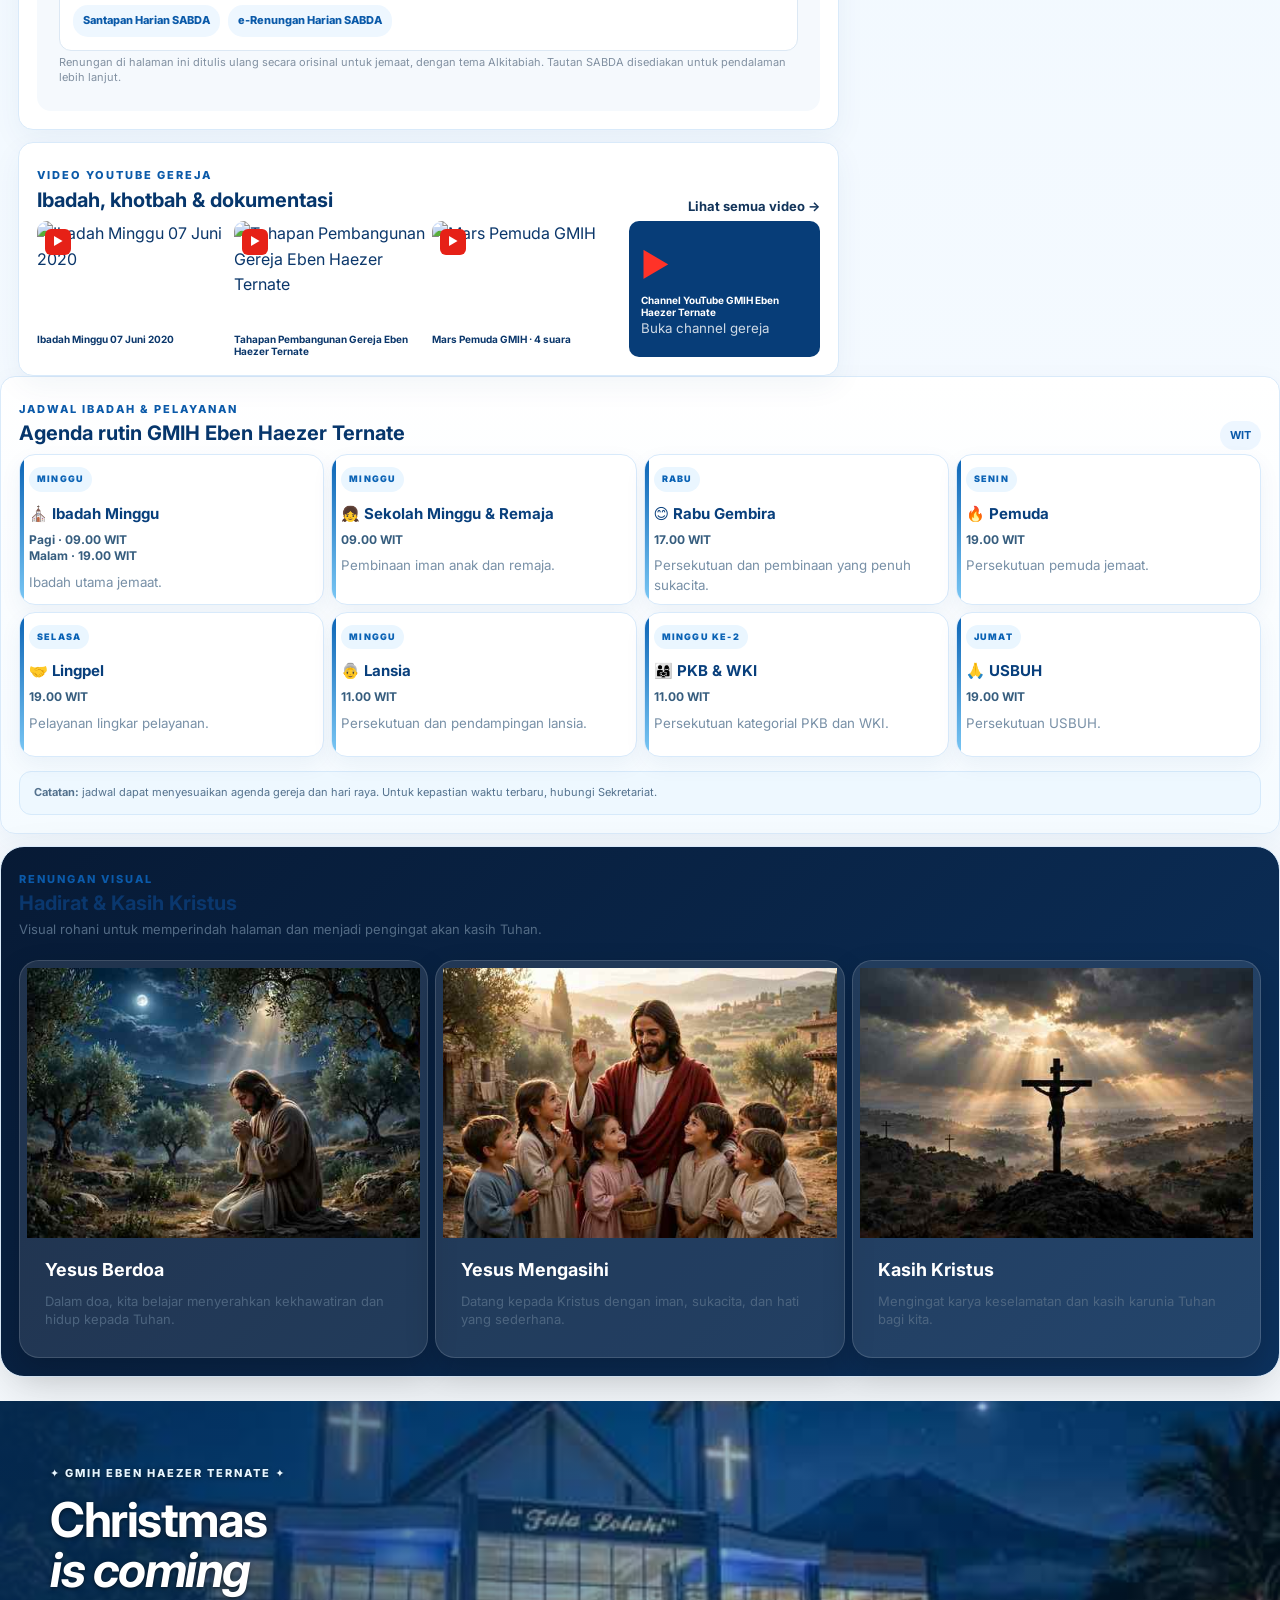
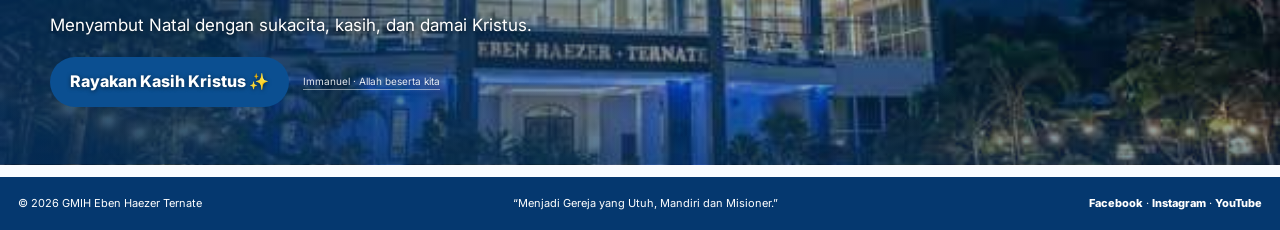
==== commit f4070720: "Align daily memory verse panel with church banner" ====
--- a/index.html
+++ b/index.html
@@ -157,6 +157,24 @@
 .donation-top + .shortcuts{margin-top:0}
 @media(max-width:700px){.donation-body{grid-template-columns:1fr}.qris-wrap img{max-width:230px}.donation-top{margin-top:10px;margin-bottom:10px}}
 .top-memory{display:block!important}.memory-verse-card{display:flex;align-items:flex-start;gap:14px}.memory-verse-panel{display:block!important}
+/* Sejajarkan panel Ayat Hafalan dengan banner foto gereja */
+@media(min-width:701px){
+  .hero{align-items:stretch}
+  .hero-main{height:380px}
+  .hero>.side-stack{height:380px;min-height:380px}
+  .hero>.side-stack>.top-memory{
+    height:100%;box-sizing:border-box;display:flex!important;flex-direction:column;
+    justify-content:center;padding:22px
+  }
+  .hero>.side-stack>.top-memory>.memory-verse-card{flex:1;align-content:center}
+}
+@media(max-width:700px){
+  .hero{grid-template-columns:1fr}
+  .hero-main{height:260px}
+  .hero>.side-stack{height:auto;min-height:0}
+  .hero>.side-stack>.top-memory{height:auto}
+}
+
 /* ===== Desktop contact/layout fix ===== */
 @media(min-width:901px){
   .container{width:min(1500px,calc(100% - 56px))}
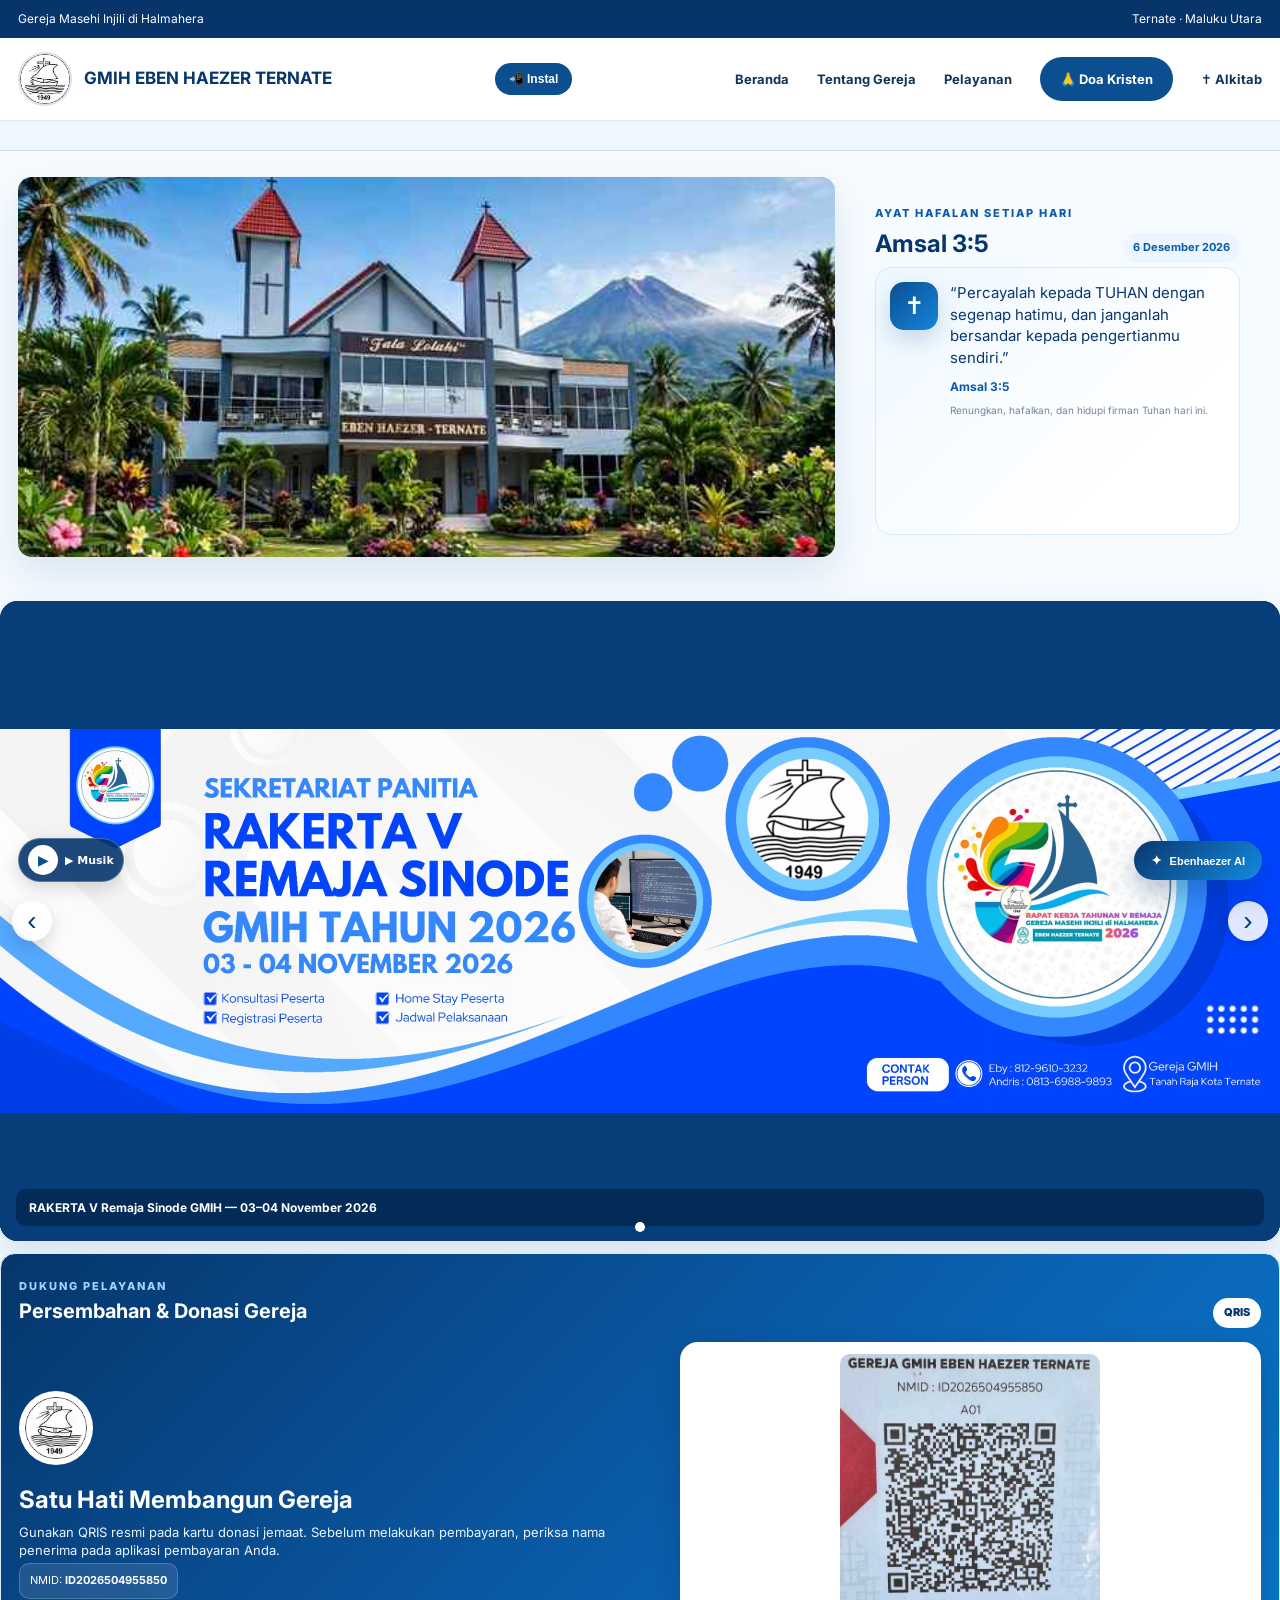
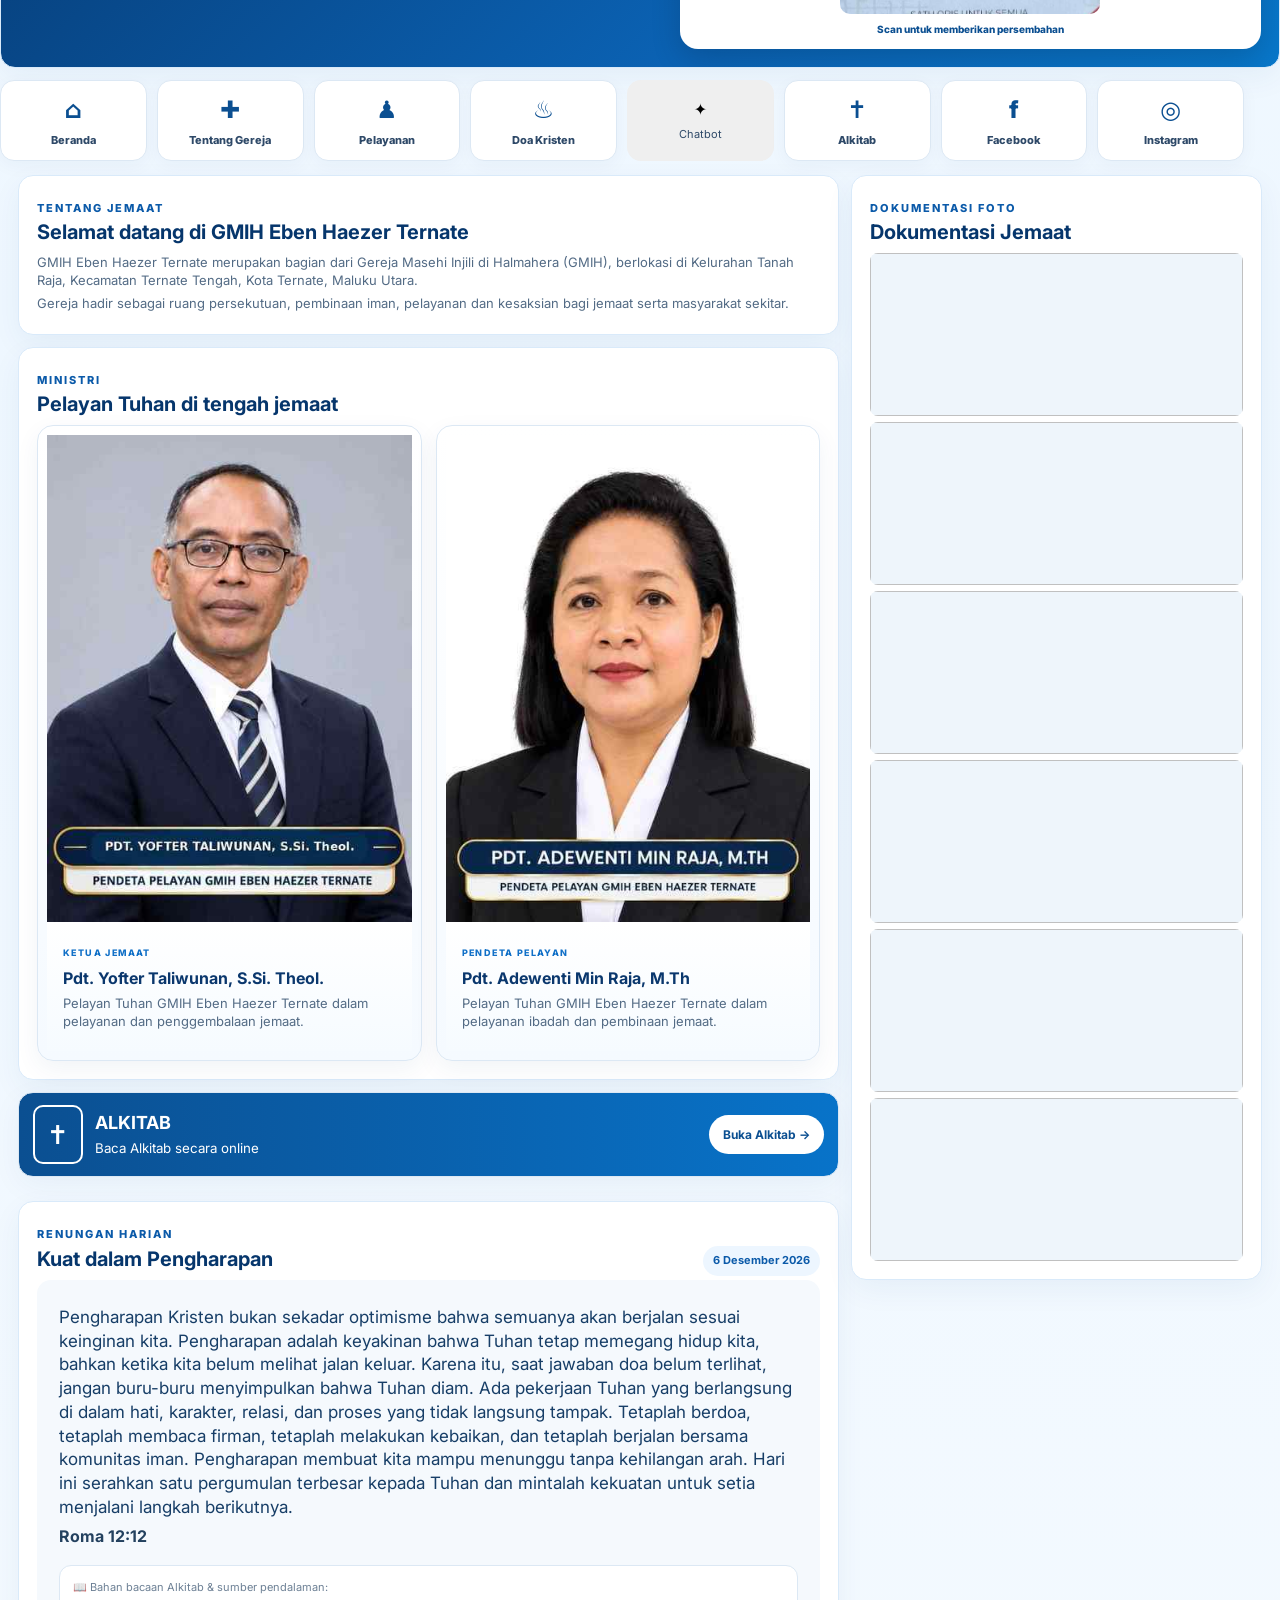
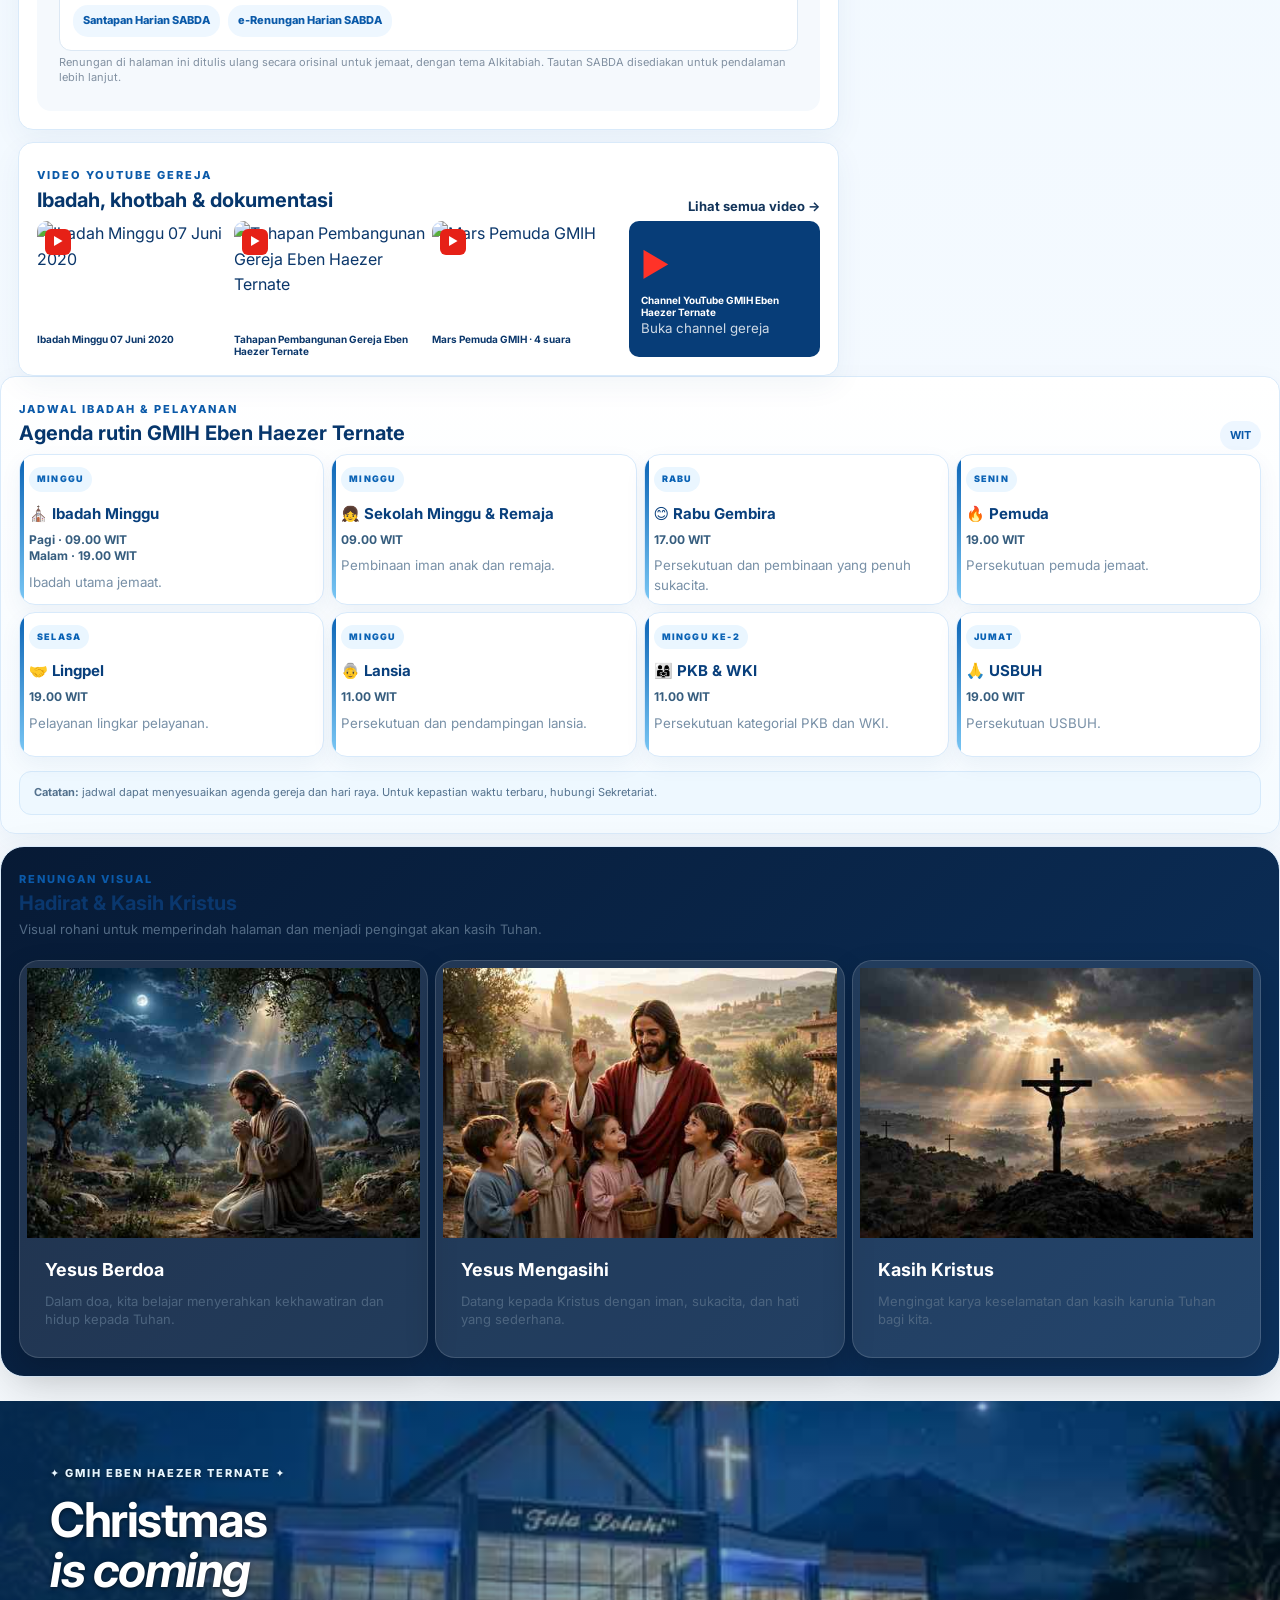
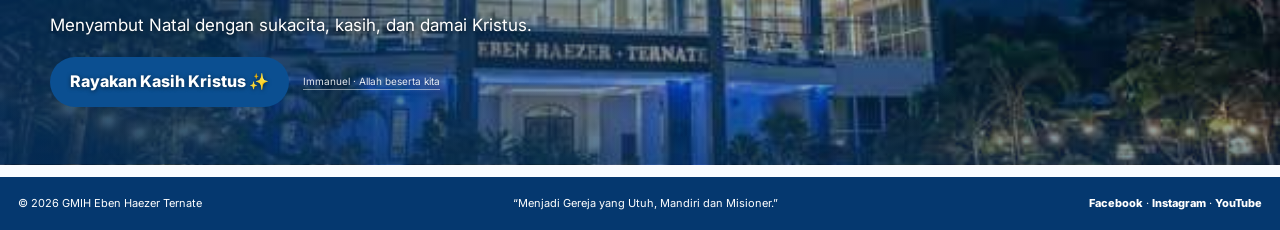
==== commit c361f254: "Reduce typography size in daily memory verse panel" ====
--- a/index.html
+++ b/index.html
@@ -157,6 +157,13 @@
 .donation-top + .shortcuts{margin-top:0}
 @media(max-width:700px){.donation-body{grid-template-columns:1fr}.qris-wrap img{max-width:230px}.donation-top{margin-top:10px;margin-bottom:10px}}
 .top-memory{display:block!important}.memory-verse-card{display:flex;align-items:flex-start;gap:14px}.memory-verse-panel{display:block!important}
+/* Perkecil teks pada panel Ayat Hafalan */
+.memory-verse-card p{font-size:15px!important;line-height:1.45!important}
+.memory-verse-card b{font-size:12px!important}
+.memory-verse-card small{font-size:10px!important;line-height:1.4}
+.memory-verse-card{gap:12px;padding:16px}
+.memory-cross{width:48px;height:48px;flex-basis:48px;font-size:24px;border-radius:14px}
+
 /* Sejajarkan panel Ayat Hafalan dengan banner foto gereja */
 @media(min-width:701px){
   .hero{align-items:stretch}
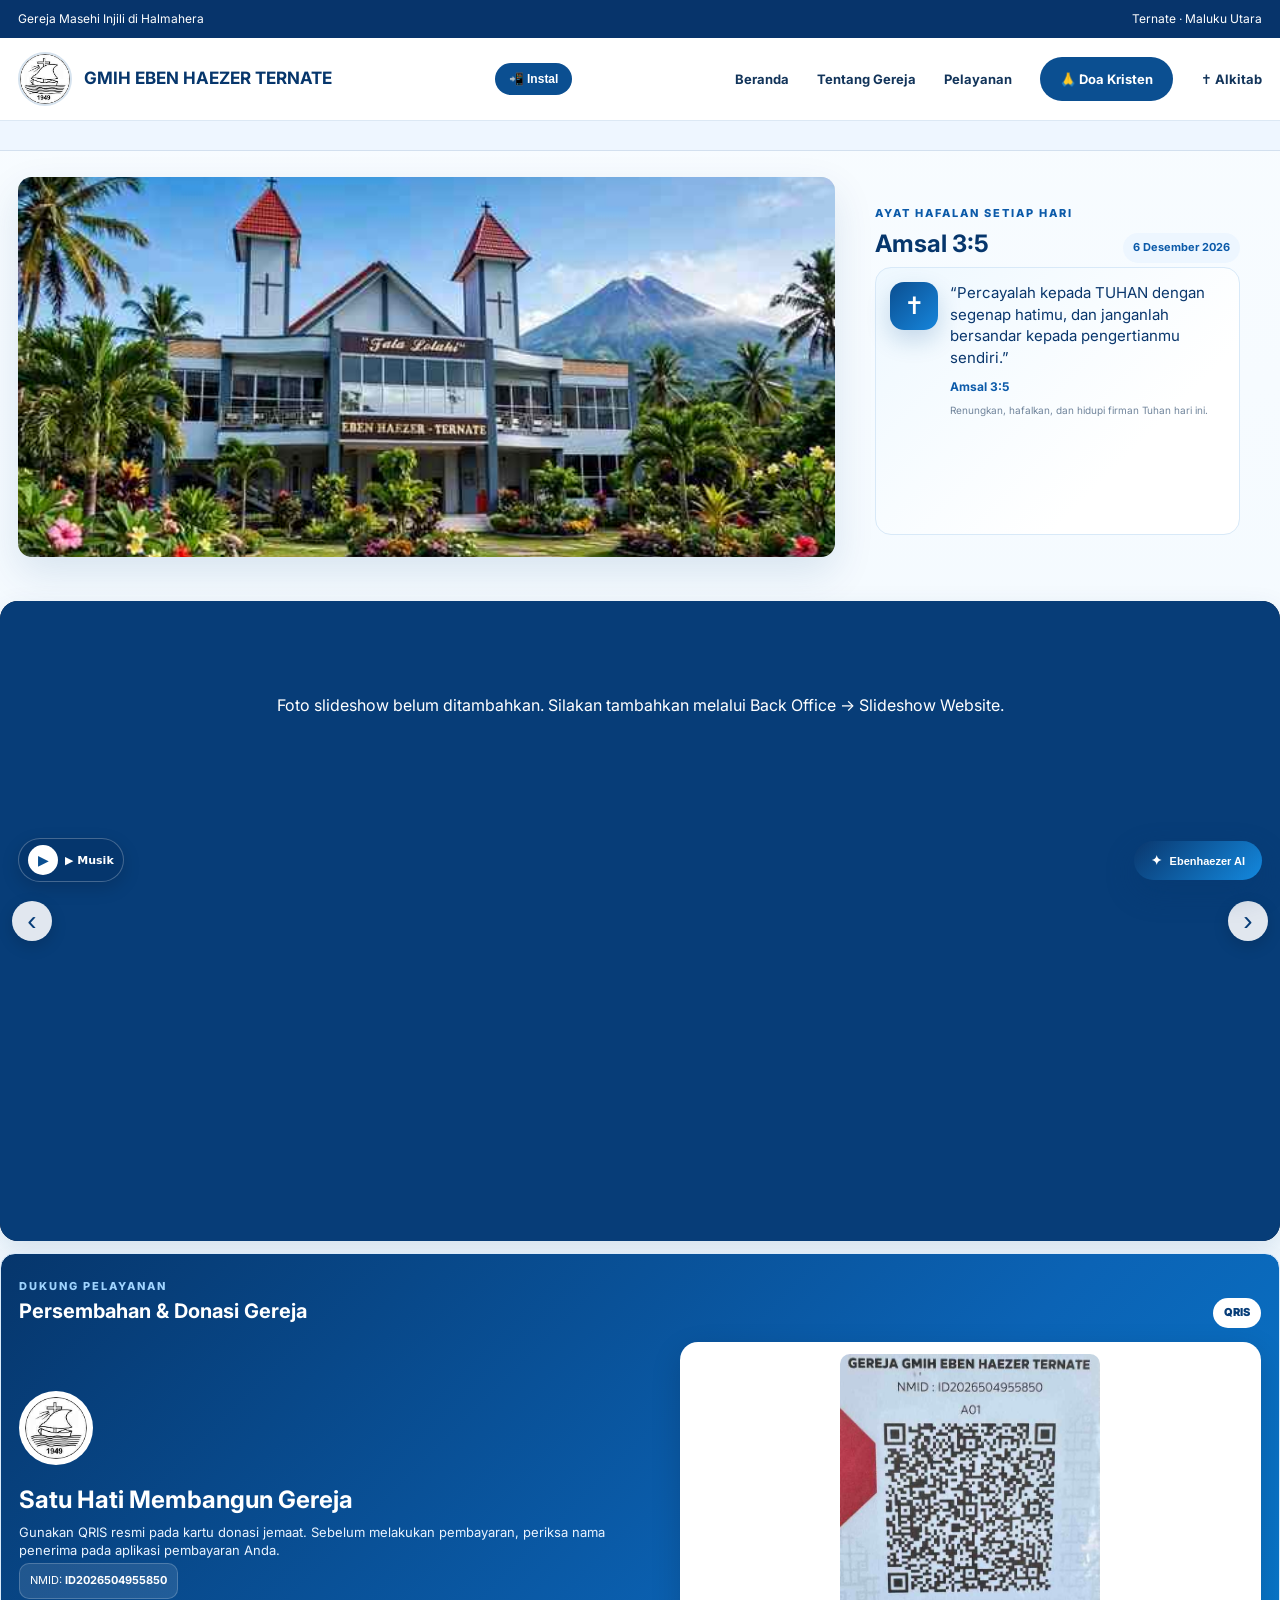
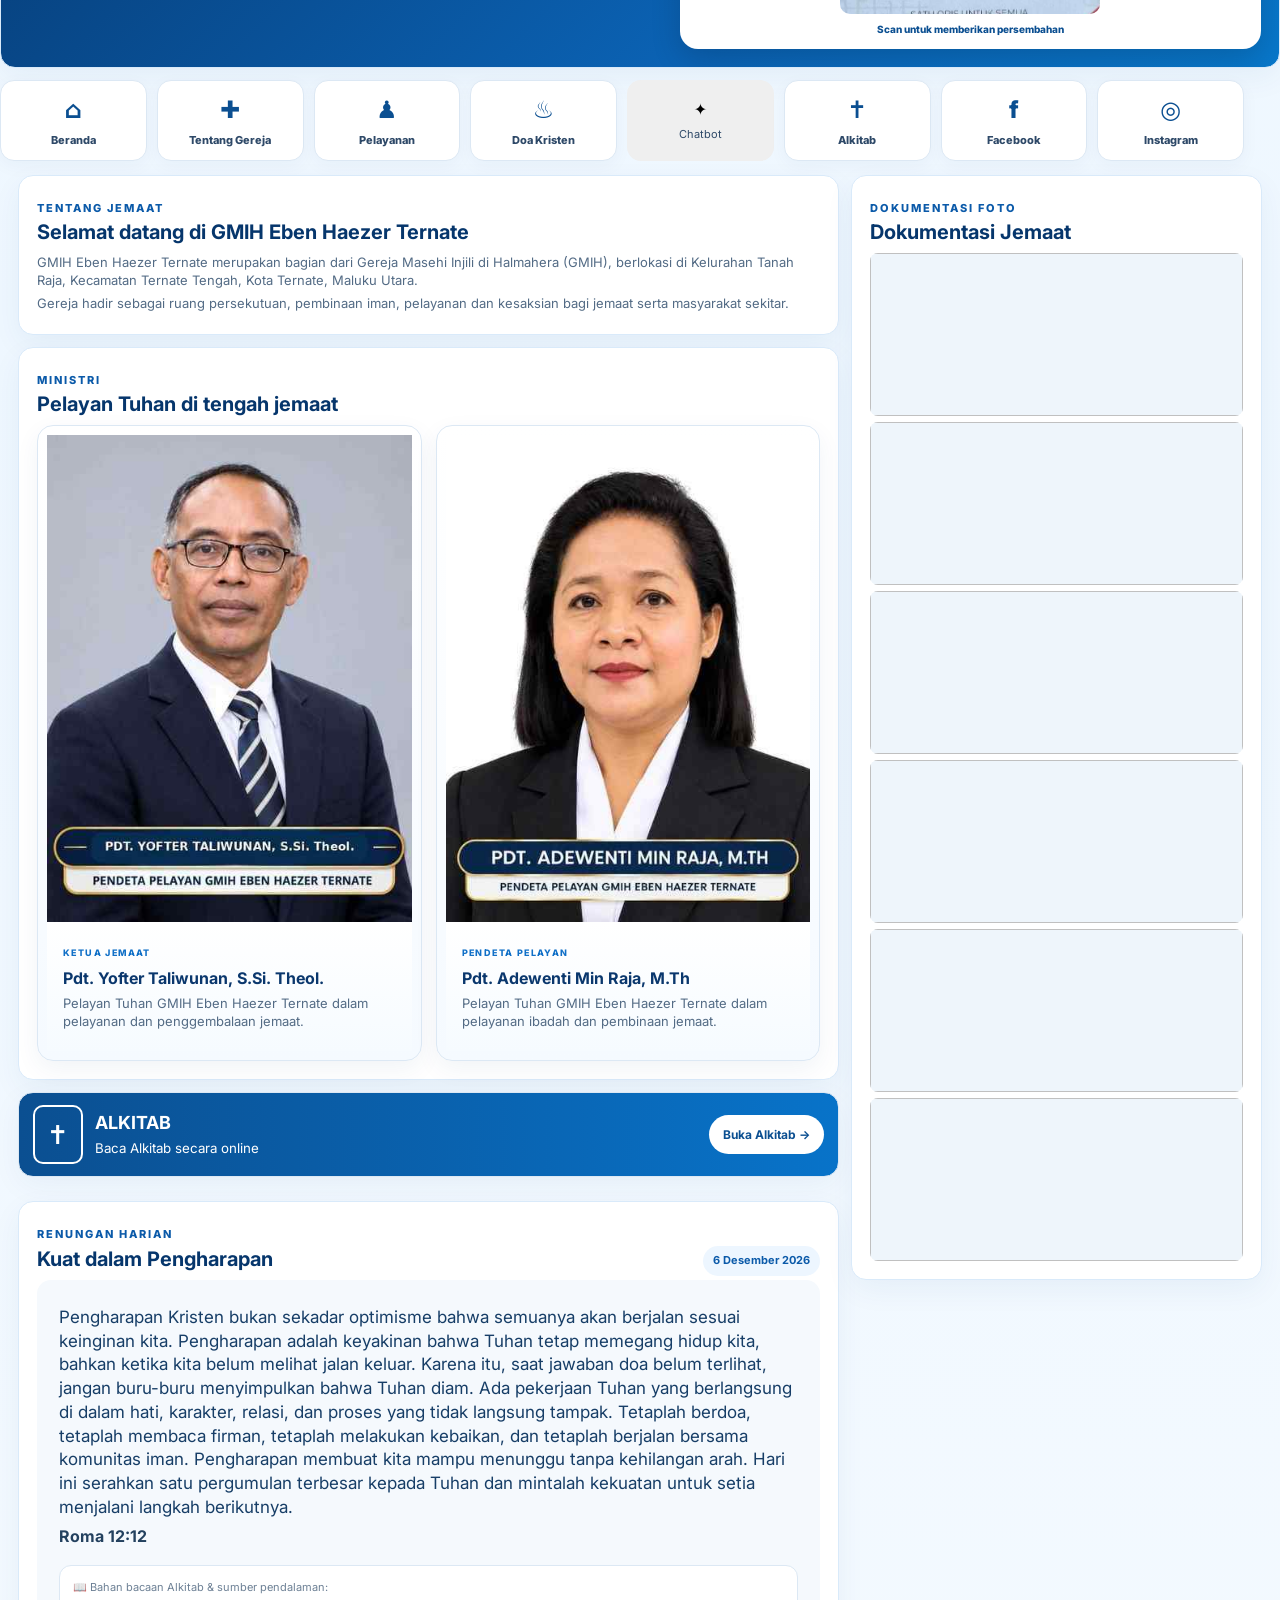
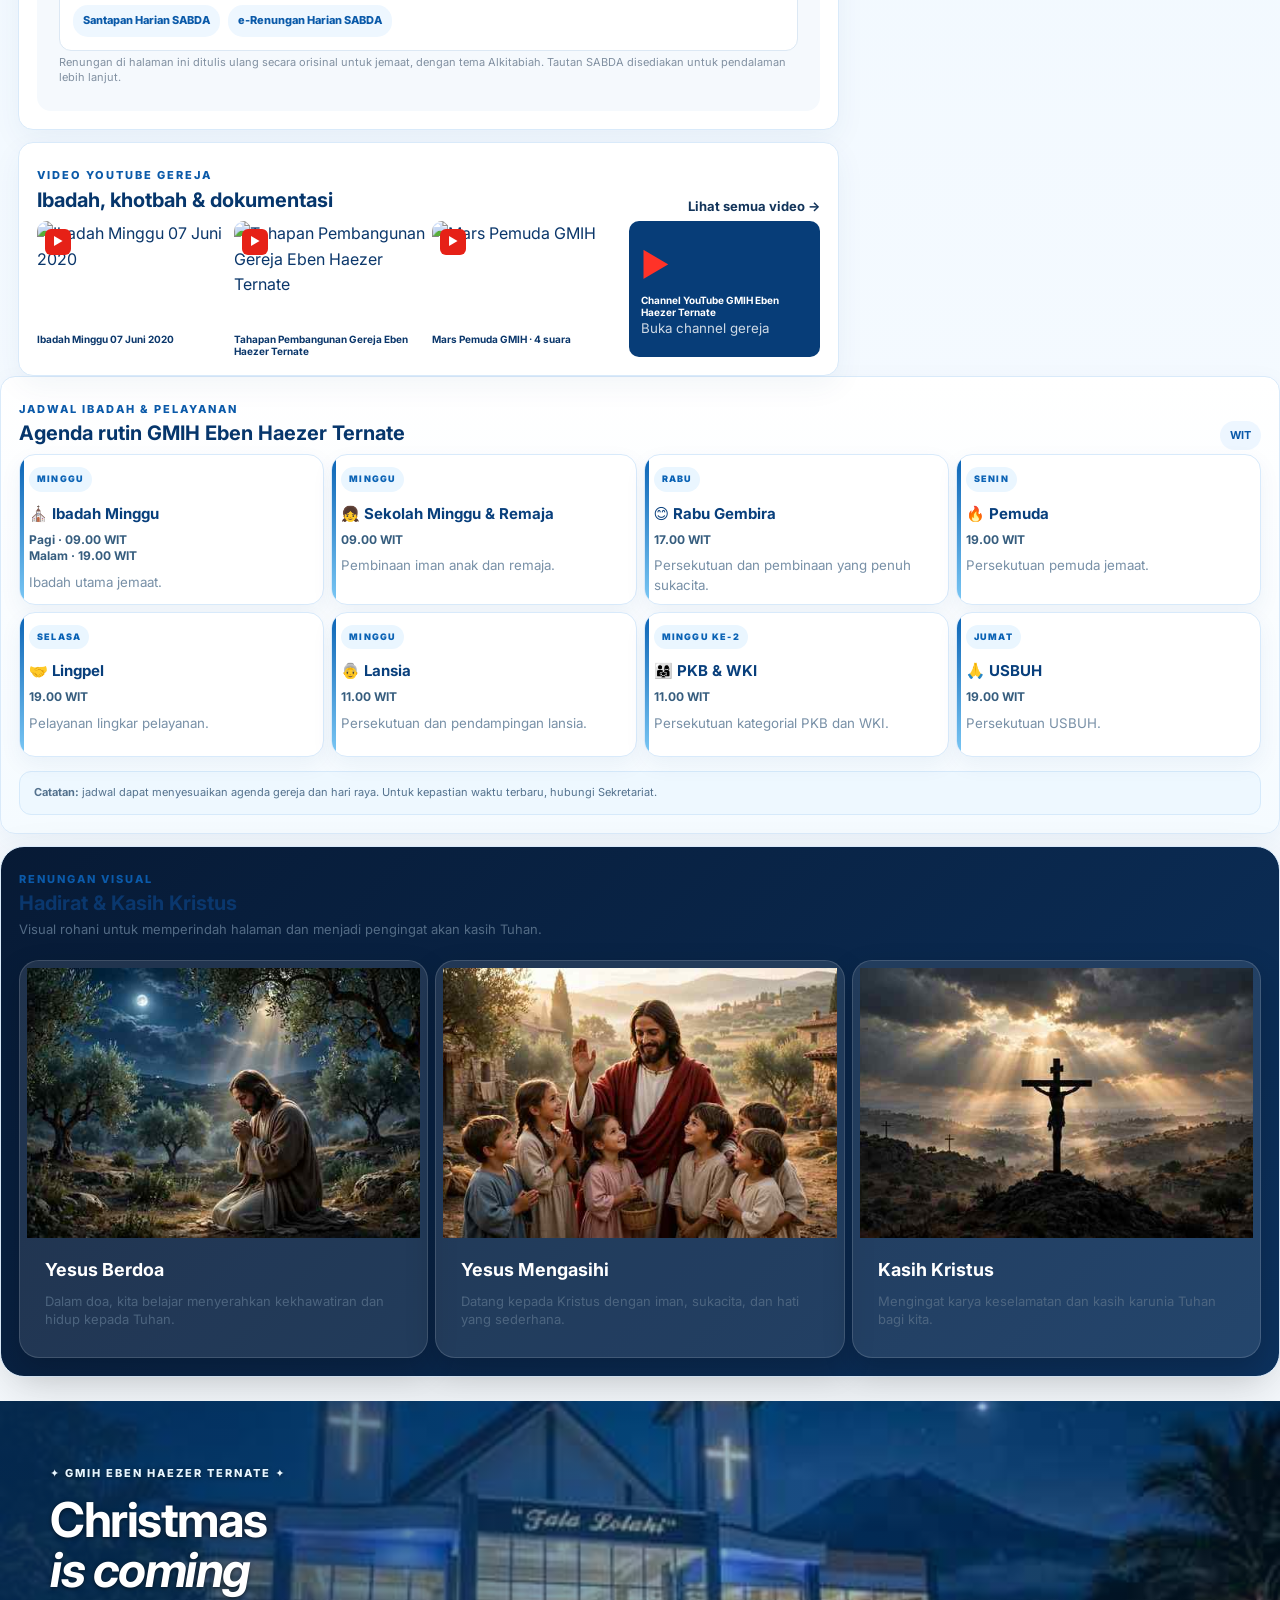
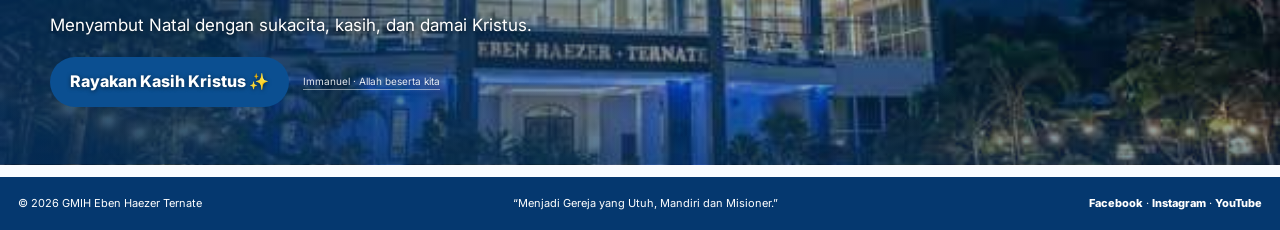
==== commit 6537ec9b: "Remove Rakerta slideshow fallback and speed up Ebenhaezer AI" ====
--- a/index.html
+++ b/index.html
@@ -157,6 +157,16 @@
 .donation-top + .shortcuts{margin-top:0}
 @media(max-width:700px){.donation-body{grid-template-columns:1fr}.qris-wrap img{max-width:230px}.donation-top{margin-top:10px;margin-bottom:10px}}
 .top-memory{display:block!important}.memory-verse-card{display:flex;align-items:flex-start;gap:14px}.memory-verse-panel{display:block!important}
+/* Foto banner gereja memenuhi seluruh area banner */
+.hero-main{position:relative;width:100%;height:380px;min-width:0;overflow:hidden;padding:0!important}
+.hero-main>img{
+  position:absolute!important;inset:0!important;display:block!important;
+  width:100%!important;height:100%!important;max-width:none!important;
+  margin:0!important;object-fit:cover!important;object-position:center center!important;
+}
+.hero-main:after{display:none!important}
+@media(max-width:700px){.hero-main{height:260px}}
+
 /* Perkecil teks pada panel Ayat Hafalan */
 .memory-verse-card p{font-size:15px!important;line-height:1.45!important}
 .memory-verse-card b{font-size:12px!important}
@@ -465,8 +475,6 @@
 (function(){
   const API='https://kkisfurtvdmgvzkprznz.supabase.co/rest/v1/banners?select=id,title,kind,image_url,active&kind=eq.slideshow&active=eq.true&order=id.asc';
   const KEY='sb_publishable_SnYsi_QvUWLEWEJx5vEmnQ_cTEK-tSM';
-  // Pertahankan slide RAKERTA V sebagai slide tetap/fallback.
-  const RAKERTA={id:'rakerta-v',title:'RAKERTA V Remaja Sinode GMIH — 03–04 November 2026',image_url:'assets/e6867f48-226d-418f-92ec-fd6d99f15f6e.jpeg?v=20261006',active:true};
   function init(){
     const slider=document.querySelector('.gmih-main-slider');
     if(!slider||slider.dataset.ready)return;
@@ -515,12 +523,12 @@
         const res=await fetch(API,{cache:'no-store',headers:{apikey:KEY,Authorization:'Bearer '+KEY}});
         if(!res.ok)throw new Error('HTTP '+res.status);
         const items=await res.json();
-        // Slide dari Back Office ditampilkan bersama slide RAKERTA yang tetap dipertahankan.
-        render([...(Array.isArray(items)?items:[]).filter(x=>x&&x.image_url),RAKERTA]);
+        // Tampilkan hanya banner aktif yang dikelola melalui Back Office.
+        render((Array.isArray(items)?items:[]).filter(x=>x&&x.image_url&&x.active!==false));
       }catch(e){
         console.warn('Slideshow Back Office:',e);
-        // Jika API Supabase gagal, RAKERTA tetap tampil agar slideshow tidak kosong/error.
-        render([RAKERTA]);
+        // Jika API gagal, jangan menampilkan banner lama/fallback yang sudah dihapus.
+        render([]);
       }
     }
     load();
@@ -777,45 +785,62 @@
   let geminiInteractionId=null;
 
   async function send(q){
-    if(!q.trim())return;
+    q=String(q||'').trim();
+    if(!q)return;
 
     const u=document.createElement('div');
     u.className='ai-msg user';
     u.textContent=q;
     messages.appendChild(u);
-    messages.scrollTop=messages.scrollHeight;
 
     const b=document.createElement('div');
     b.className='ai-msg bot';
-    b.textContent='Ebenhaezer AI sedang berpikir…';
+    b.textContent='Ebenhaezer AI sedang menyiapkan jawaban…';
     messages.appendChild(b);
     messages.scrollTop=messages.scrollHeight;
 
+    // Jawaban lokal untuk pertanyaan gereja yang sudah ada di basis pengetahuan ditampilkan langsung.
+    let local='';
+    try{ local=String(answer(q)||''); }catch(e){ local=''; }
+    const needsAI=!local ||
+      local.startsWith('Saya belum menemukan jawaban yang cukup pasti') ||
+      local.startsWith('Untuk informasi eksternal terbaru') ||
+      local.length<24;
+
+    if(!needsAI){
+      b.textContent=local;
+      messages.scrollTop=messages.scrollHeight;
+      return;
+    }
+
+    const controller=new AbortController();
+    const timeout=setTimeout(()=>controller.abort(),12000);
     try{
-      const local=answer(q);
-      const promptContext=`KONTEKS WEBSITE GMIH EBENHAEZER TERNATE:\n${local}\n\nSUMBER RESMI YANG DAPAT DIPRIORITASKAN: Sinode GMIH (gmih.web.id), PGI (pgi.or.id), Alkitab/SABDA (alkitab.sabda.org), WCC (oikoumene.org), dan PC(USA) (pcusa.org).\n\nJika pertanyaan meminta berita/informasi terbaru, Worker WAJIB menggunakan pencarian web dan jangan menjawab dari pengetahuan lokal saja.`;
-
+      const promptContext='Konteks website GMIH Ebenhaezer Ternate: '+(local||'Tidak ada jawaban lokal yang cocok.')+
+        '\\nUtamakan jawaban yang langsung, jelas, dan ringkas. Jangan mengarang informasi gereja.';
       const res=await fetch(GEMINI_PROXY_URL,{
         method:'POST',
         headers:{'Content-Type':'application/json'},
+        signal:controller.signal,
         body:JSON.stringify({question:q,context:promptContext,previous_interaction_id:geminiInteractionId})
       });
       const data=await res.json().catch(()=>({}));
-      if(!res.ok) throw new Error(data.error||'Gemini proxy error');
+      if(!res.ok)throw new Error(data.error||'Gemini proxy error');
       geminiInteractionId=data.interaction_id||geminiInteractionId;
-      b.textContent=String(data.answer||'Maaf, Gemini belum memberikan jawaban.');
+      b.textContent=String(data.answer||local||'Maaf, saya belum memperoleh jawaban.');
     }catch(err){
-      console.warn('Gemini tidak tersedia, memakai basis pengetahuan lokal:',err);
+      console.warn('Ebenhaezer AI memakai jawaban cadangan:',err);
       geminiInteractionId=null;
-      const news=/\b(berita|berita terbaru|berita terkini|kabar terbaru|kabar terkini|informasi terbaru|informasi terkini|update|terbaru|terkini|hari ini|sekarang|news|perkembangan terbaru|perkembangan terkini)\b/i.test(q);
-      if(news){
+      if(local && !local.startsWith('Saya belum menemukan jawaban yang cukup pasti')){
+        b.textContent=local;
+      }else{
         const url=webSearchUrl(q);
-        b.innerHTML='Web sedang tidak dapat diakses dari chatbot saat ini. <a href="'+url+'" target="_blank" rel="noopener">Buka pencarian web GMIH ↗</a>';
-      }else{
-        b.textContent=answer(q);
+        b.innerHTML='Maaf, layanan AI sedang lambat atau tidak tersedia. <a href="'+url+'" target="_blank" rel="noopener">Cari informasi melalui web ↗</a>';
       }
+    }finally{
+      clearTimeout(timeout);
+      messages.scrollTop=messages.scrollHeight;
     }
-    messages.scrollTop=messages.scrollHeight;
   }
   form?.addEventListener('submit',e=>{e.preventDefault();const q=input.value;input.value='';send(q)});document.querySelectorAll('.ai-suggestions button').forEach(b=>b.addEventListener('click',()=>send(b.dataset.q||'')));
 })();
